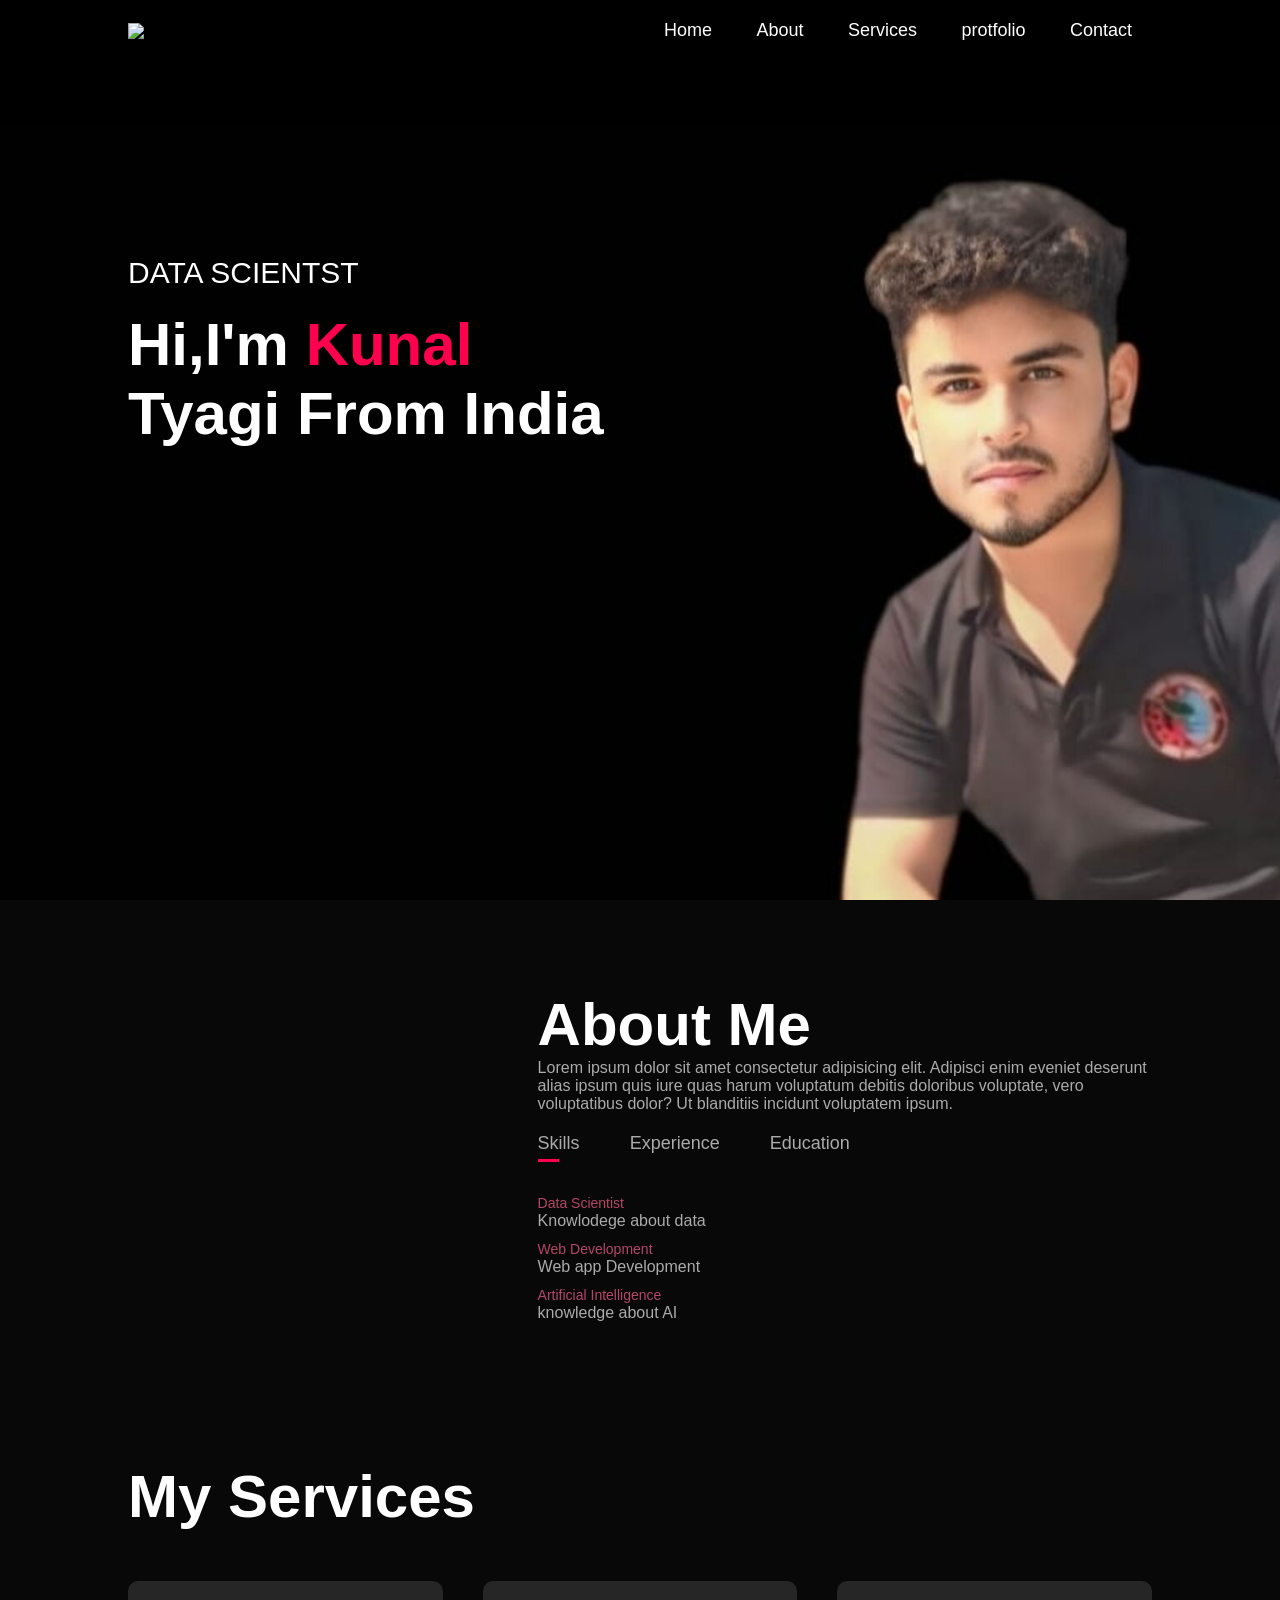
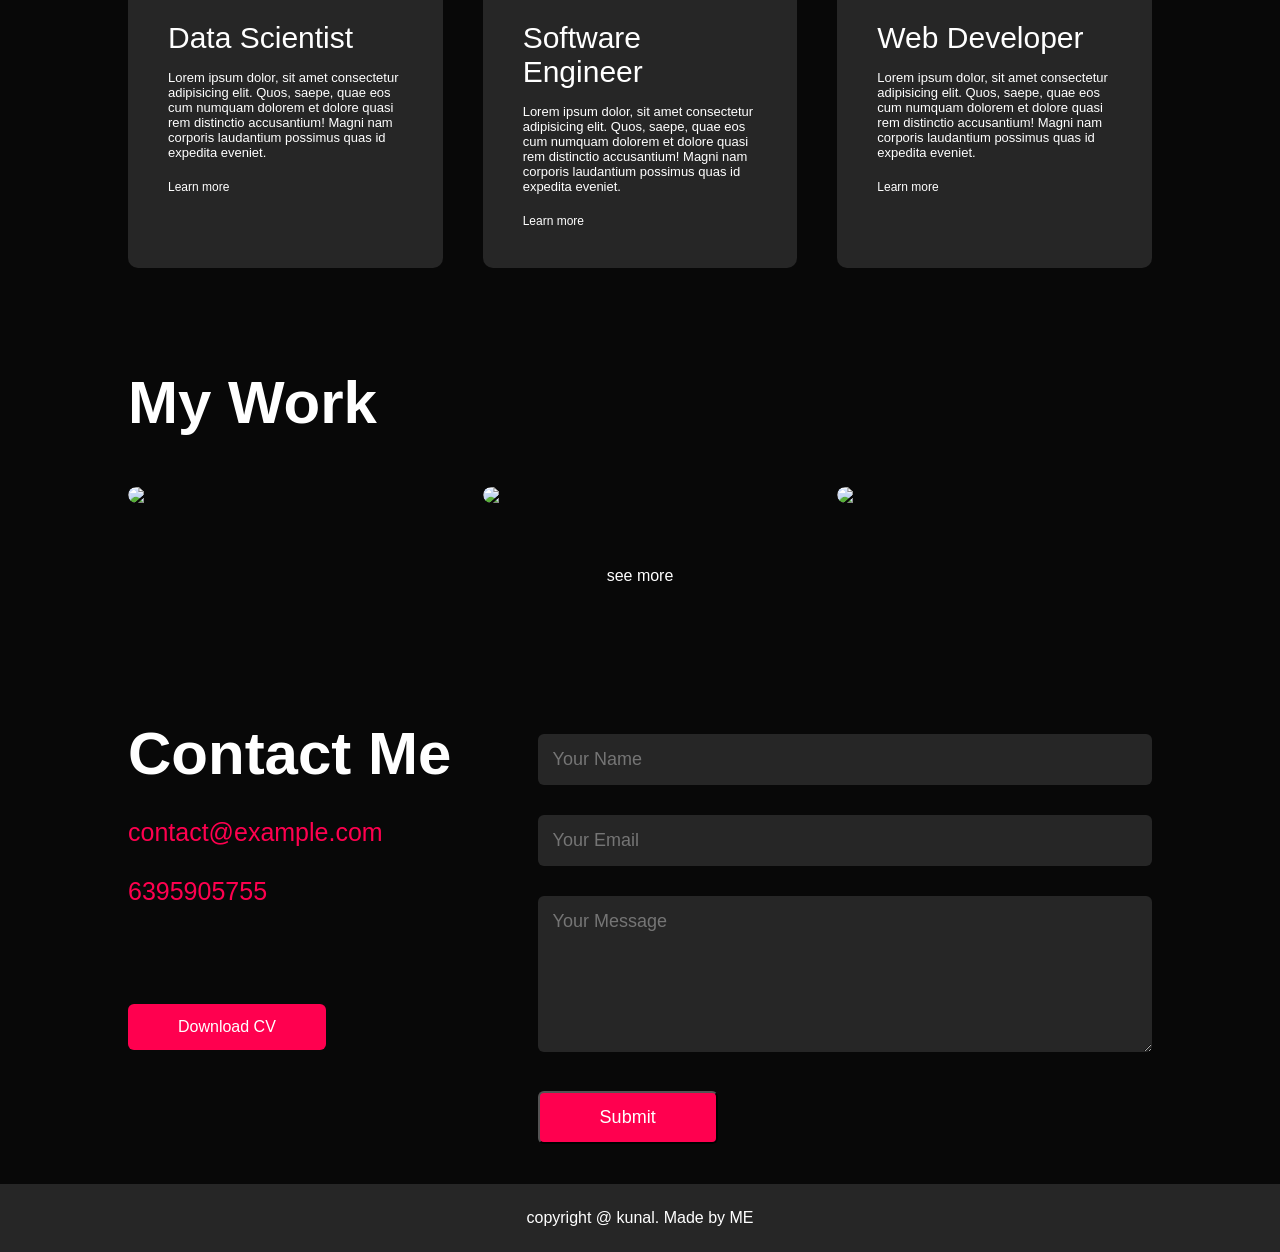
==== index.html @ 44f1994f "Initial commit" ====
<!DOCTYPE html>
<html lang="en">
<head>
    <meta charset="UTF-8">
    <meta name="viewport" content="width=device-width, initial-scale=1.0">
    <title>Personal protfolo</title>
    <link rel="stylesheet" href="style.css">
    <script src="https://kit.fontawesome.com/4fae5708e8.js" crossorigin="anonymous"></script>
</head>
<body>
    <div id="header">
        <div class="container">
            <nav>
                <img src="images/logo.png" class="logo">
                <ul id="sidemenu">
                    <li><a href="#header">Home</a></li>
                    <li><a href="#about">About</a></li>
                    <li><a href="#services">Services</a></li>
                    <li><a href="#portfolio">protfolio</a></li>
                    <li><a href="#contact">Contact</a></li>
                    <i class="fa-solid fa-circle-xmark" onclick="closemenu()"></i>
                </ul>
                <i class="fa-solid fa-bars" onclick="openmenu()"></i>
            </nav>
            <div class="header-text">
                <p>DATA SCIENTST</p>
                <h1>Hi,I'm <span>Kunal</span><br>Tyagi From India</h1>
            </div>
        </div>
    </div>
    <!-- ______________about_____________ -->
    <div id="about">
        <div class="container">
            <div class="row">
                <div class="about-col-1">
                    <img src="images/user.png" alt="">
                </div>
                <div class="about-col-2">
                    <h1 class="sub-title">About Me</h1>
                    <p>
                        Lorem ipsum dolor sit amet consectetur adipisicing elit. Adipisci enim eveniet deserunt alias ipsum quis iure quas harum voluptatum debitis doloribus voluptate, vero voluptatibus dolor? Ut blanditiis incidunt voluptatem ipsum.
                    </p>

                    <div class="tab-titles">
                        <p class="tab-links active-link" onclick="opentab('skills')">Skills</p>
                        <p class="tab-links" onclick="opentab('experience')">Experience</p>
                        <p class="tab-links" onclick="opentab('education')">Education</p>
                       
                    </div>
                    <div class="tab-contents active-tab" id="skills">
                        <ul>
                            <li><span>Data Scientist</span><br>Knowlodege about data</li>
                            <li><span>Web Development </span><br>Web app Development</li>
                            <li><span>Artificial Intelligence</span><br>knowledge about AI</li>
                        </ul>
                    </div>
                    <div class="tab-contents" id="experience">
                        <ul>
                            <li><span>Jan2025-march2025 </span><br>AI Intern at Infosys Springboard</li>
                        </ul>
                    </div>
                    <div class="tab-contents" id="education">
                        <ul>
                            <li><span>pursuing </span><br>B.Tech  at Coer University</li>
                            <li><span>2021 </span><br>Intermediate at Nalanda Public School</li>
                            <li><span>2019</span><br>Metric at Nalanda Public School</li>
                        </ul>
                    </div>
                </div>

            </div>
        </div>
    </div>
    <!-- _______________Services_________________________ -->
     <div id="services">
        <div class="container">
            <h1 class="sub-title">My Services</h1>
            <div class="services-list">
                <div>
                    <i class="fa-solid fa-code"></i>
                    <h2>Data Scientist</h2>
                    <p>
                        Lorem ipsum dolor, sit amet consectetur adipisicing elit. Quos, saepe, quae eos cum numquam dolorem et dolore quasi rem distinctio accusantium! Magni nam corporis laudantium possimus quas id expedita eveniet.
                        
                    </p>
                    <a href="#">Learn more</a>
                </div>
                <div>
                    <i class="fa-solid fa-crop-simple"></i>
                    <h2>Software Engineer</h2>
                    <p>
                        Lorem ipsum dolor, sit amet consectetur adipisicing elit. Quos, saepe, quae eos cum numquam dolorem et dolore quasi rem distinctio accusantium! Magni nam corporis laudantium possimus quas id expedita eveniet.

                    </p>
                    <a href="#">Learn more</a>
                </div>
                <div>
                    <i class="fa-brands fa-app-store"></i>
                    <h2>Web Developer</h2>
                    <p>
                        Lorem ipsum dolor, sit amet consectetur adipisicing elit. Quos, saepe, quae eos cum numquam dolorem et dolore quasi rem distinctio accusantium! Magni nam corporis laudantium possimus quas id expedita eveniet.

                    </p>
                    <a href="#">Learn more</a>
                </div>
            </div>

        </div>
     </div>
     <!-- ------------------------------portfolio----------------- -->
      <div id="portfolio">
        <div class="container">
            <h1 class="sub-title">My Work</h1>
            <div class="work-list">
                <div class="work">
                    <img src="images/work-1.png">
                    <div class="layer">
                        <h3>Social Media App</h3>
                        <p>The app connects you to the talented people around the world.
                            Download it from play store</p>
                            <a href="#"><i class="fa-solid fa-arrow-up-right-from-square"></i></a>
                    </div>
                </div>
                <div class="work">
                    <img src="images/work-2.png">
                    <div class="layer">
                        <h3>Music Media App</h3>
                        <p>The app connects you to the talented people around the world.
                            Download it from play store</p>
                            <a href="#"><i class="fa-solid fa-arrow-up-right-from-square"></i></a>
                    </div>
                </div>
                <div class="work">
                    <img src="images/work-3.png">
                    <div class="layer">
                        <h3>OnlineApp</h3>
                        <p>The app connects you to the talented people around the world.
                            Download it from play store</p>
                            <a href="#"><i class="fa-solid fa-arrow-up-right-from-square"></i></a>
                    </div>
                </div>
            </div>
            <a href="#" class="btn">see more</a>
        </div>
      </div>
      <!-- ---------------------------contact-------------------- -->
       <div id="contact">
        <div class="container">
            <div class="row">
             <div class="contact-left">
                <h1 class="sub-title">Contact Me</h1>
                <p><i class="fa-solid fa-paper-plane"></i> contact@example.com</p>
                <p> <i class="fa-solid fa-phone"></i>6395905755</p>
                <div class="social-icon">
                    <a href="https://www.linkedin.com/in/kunal-tyagi-9b37182b0/"><i class="fa-brands fa-linkedin"></i></a>
                    <a href=""><i class="fa-brands fa-twitter-square"></i></a>
                    <a href="https://www.instagram.com/kunaltyagi03?igsh=bDIzenVvZXFybTlu"><i class="fa-brands fa-instagram"></i></a>
                    <a href="https://www.facebook.com/share/15uA4QoGuG/"><i class="fa-brands fa-facebook"></i></a>
                    
                </div>
                <a href="images/kunalresume (8).pdf" download class="btn btn2">Download CV</a>
              </div>
              <div class="contact-right">
                <form name ="submit-to-google-sheet">
                <input type="Name" name="Name" placeholder="Your Name" required>
                <input type="email" name="Email" placeholder="Your Email" required>
                <textarea name="Message" rows="6" placeholder="Your Message"></textarea>
                <button type="submit" class="btn btn2">
                    Submit
                </button>
                </form>
                <span id="msg"></span>
              </div>
            </div>

            
        </div>
        <div class="copyright">
            <p>copyright @ kunal. Made by <i class="fa-solid fa-heart"></i> ME</p>
        </div>
      </div>



    <script>
        var tablinks =document.getElementsByClassName("tab-links");
        var tabcontents =document.getElementsByClassName("tab-contents");

        function opentab(tabname){
            for(tablink of tablinks)
            {
                tablink.classList.remove("active-link")
            }
            for(tabcontent of tabcontents)
            {
                tabcontent.classList.remove("active-tab");
            }
            event.currentTarget.classList.add("active-link");
            document.getElementById(tabname).classList.add("active-tab");

        }
    </script>
    <script>
        var sidemenu=document.getElementById("sidemenu");
        function openmenu(){
            sidemenu.style.right="0";
        }
        function closemenu(){
            sidemenu.style.right="-200px";
        }
    </script>
    <script>
        const scriptURL = 'https://script.google.com/macros/s/AKfycbyMDc82yau3XVkn7_3jqYWApT16OJg7W7M21_vzsDu7qiHP6xFfqLADlqxbQPT0PZjO/exec'
        const form = document.forms['submit-to-google-sheet']
        const msg=document.getElementById("msg")
        form.addEventListener('submit', e => {
          e.preventDefault()
          fetch(scriptURL, { method: 'POST', body: new FormData(form)})
            .then(response => {
                msg.innerHTML="Message sent successfully"
                setTimeout(function(){
                    msg.innerHTML=""
                },5000)
                form.reset()
            })
            .catch(error => console.error('Error!', error.message))
        })
      </script>
</body>
</html>
---- style.css ----
*{
    margin:0;
    padding:0;
    font-family: 'poppins',sans-serif;
    box-sizing: border-box;


}
html{
    scroll-behavior: smooth;
}
body{
    background: #080808;
    color: white;
}
#header{
    width: 100%;
    height: 100vh;
    background-image:url(images/una\ new\ \(1\).jpg);
    background-size: cover;
    background-position: center;

}
.container{
    padding: 10px 10%;
}

nav{
    display: flex;
    align-items: center;
    justify-content: space-between;
    flex-wrap: wrap;
}
.logo {
    width:140px;

}
nav ul li{
    display: inline-block;
    list-style: none;
    margin: 10px 20px;
}
nav ul li a{
    color: white;
    text-decoration: none;
    font-size: 18px;
    position: relative;

}
nav ul li a::after{
    content: ' ';
    width: 0%;
    height: 3px;
    background: #ff004f;
    position: absolute;
    left: 0;
    bottom: -6px;
}
nav ul li a:hover::after{
    width: 100%;
}
.header-text{
    margin-top: 20%;
    font-size: 30px;

}
.header-text h1{
    font-size: 60px;
    margin-top: 20px;
}
.header-text h1 span{
    color: #ff004f;
    
}

/* ABOUT */
#about{
    padding: 80px 0;
    color: #ababab;
}
.row{
    display: flex;
    justify-content: space-between;
    flex-wrap: wrap;

}
.about-col-1{
    flex-basis: 35%;

}
.about-col-1 img{
    width: 100%;
    border-radius: 15px;
}
.about-col-2{
    flex-basis: 60%;


}
.sub-title{
    font-size: 60px;
    font-weight: 600;
    color: white;
}
.tab-titles{
    display: flex;
    margin: 20px 0 40px ;

}
.tab-links{
    margin-right: 50px;
    font-size: 18px;
    font-weight: 500;
    cursor: pointer;
    position: relative;
}
.tab-links::after{
    content: '';
    width: 0;
    height: 3px;
    background: #ff004f;
    left: 0;
    position: absolute;
    bottom: -8px;
    transition: 0.5s;

}
.tab-links.active-link::after{
    width: 50%;
}
.tab-contents ul li{
    list-style: none;
    margin: 10px 0;

}
.tab-contents ul li span{
    color: #b54769;
    font-size: 14px;

}
.tab-contents{
    display: none;

}
.tab-contents.active-tab{
    display: block;
}

/* ________________________Services____________________*/
#services{
    padding: 30px 0;

}
.services-list{
    display: grid;
    grid-template-columns: repeat(auto-fit,minmax(250px,1fr));
    grid-gap: 40px;
    margin-top: 50px;
    
}
.services-list div{
    background: #262626;
    padding: 40px;
    font-size: 13px;
    font-weight: 300;
    border-radius: 10px;
    transition:background 0.5s,transform 0.5s;

}
.services-list div i{
    font-size: 50px;
    margin-bottom: 30px;
}
.services-list div h2{
    font-size: 30px;
    font-weight: 500;
    margin-bottom: 15px;

}
.services-list div a{
    text-decoration: none;
    color: #fff;
    font-size: 12px;
    margin-top: 20px;
    display: inline-block;
}
.services-list div:hover{
    background: #ff004f;
    transform: translateY(-10px);
}
/* ---------------portfolio--------- */
#portfolio{
    padding: 50px 0;

}
.work-list{
    display: grid;
    grid-template-columns: repeat(auto-fit,minmax(250px,1fr));
    grid-gap: 40px;
    margin-top: 50px;
}
.work{
    border-radius: 10px;
    position: relative;
    overflow: hidden;
}
.work img{
    width: 100%;
    border-radius: 10px;
    display: block;
    transition: transform 0.5s;
}
.layer{
    width: 100%;
    height: 0%;
    background: linear-gradient(rgba(0,0,0,0.6),#ff004f);
    border-radius: 10px;
    position: absolute;
    left: 0;
    bottom: 0;
    overflow: hidden;
    display: flex;
    align-items: center;
    justify-content: center;
    flex-direction: column;
    padding: 0 40px;
    text-align: center;
    font-size: 14px;
    transition: height 0.5s;
}
.layer h3{
    font-weight: 500;
    margin-bottom: 20px;

}
.layer a{
    margin-top: 20px;
    color: #ff004f;
    text-decoration: none;
    font-size: 18px;
    line-height: 60px;
    background: white;
    width: 60px;
    height: 60px;
    border-radius: 50%;
    text-align: center;
}
.work:hover img{
         transform: scale(1.1);
}
.work:hover .layer{
    height: 100%;
}
.btn{
    display:block;
    margin: 50px auto;
    width: fit-content;
    border: 1pxx solid #ff004f;
    padding: 14px 50px;
    border-radius: 6px;
    text-decoration: none;
    color: #fff;
    transition:background 0.5s;
}

.btn:hover{
    background: #ff004f;

}
/* ----------------------contact------------- */

.contact-left{
    flex-basis: 35%;

}
.contact-right{
    flex-basis: 60%;
}
.contact-left p {
    margin-top: 30px;

}
.contact-left p {
    color: #ff004f;
    margin-right: 15px;
    font-size: 25px;

}
.social-icon{
    margin-top: 30px;

}
.social-icon a{
    text-decoration: none;
    font-size: 30px;
    margin-right: 15px;
    color: #ababab;
    display:inline-block;
    transition: transform 0.5s;
}
.social-icon a:hover{
    color: #ff004f;
    transition: translateY(-5px);
}
.btn.btn2{
    display: inline-block;
    background: #ff004f;
}
.contact-right form{
    width: 100%;
}
form input,form textarea{
    width: 100%;
    border: 0;
    outline: none;
    background: #262626;
    padding: 15px;
    margin: 15px 0;
    color: #fff;
    font-size: 18px;
    border-radius: 6px;
}
form .btn2{
    padding: 14px 60px;
    font-size: 18px;
    margin-top: 20px;
    cursor: pointer;
}
.copyright{
    width: 100%;
    text-align: center;
    padding: 25px 0;
    background: #262626;
    font-weight: 300;
    margin-top: 20px;
}
.copyright i{
    color: #ff004f;

}
/* ----------------------css for small screen------------- */
nav .fa-solid{
    display: none;
    
}

@media only screen and (max-width: 600px)
{
    #header{
        background-image: url(images/una\ new\ \(1\)\ \(1\).jpg );
    }
    .header-text{
        margin-top: 100%;
        font-size: 16px;

    }
    .header-text h1{
        font-size:30px;
    }
    nav .fa-solid{
       display: block;
       font-size: 25px;
    }
    nav ul{
        background: #ff004f;
        position: fixed;
        top: 0;
        right: -200px;
        width: 200px;
        height: 100vh;
        padding-top: 50px;
        z-index: 2;
        transition: right 0.5s;
     }
     nav ul li{
        display: block;
        margin: 25px;
     }
     nav ul .fa-solid{
        position: absolute;
        top: 25px;
        left: 25px;
        cursor: pointer;

     }
     .sub-title{
        font-size: 40px;

     }
     .about-col-1,.about-col-2{
        flex-basis: 100%;
     }
     .about-col-1{
        margin-bottom: 30px;

     }
     .about-col-2{
        font-size: 14px;
     }
     .tab-links{
        font-size: 16px;
        margin-right: 20px;

     }
     .contact-left,.contact-right{
        flex-basis: 100%;

     }
     .copyright{
        font-size: 14px;

     }

}
#msg{
    color: #61b752;
    margin-top: -40px;
    display: block;
}
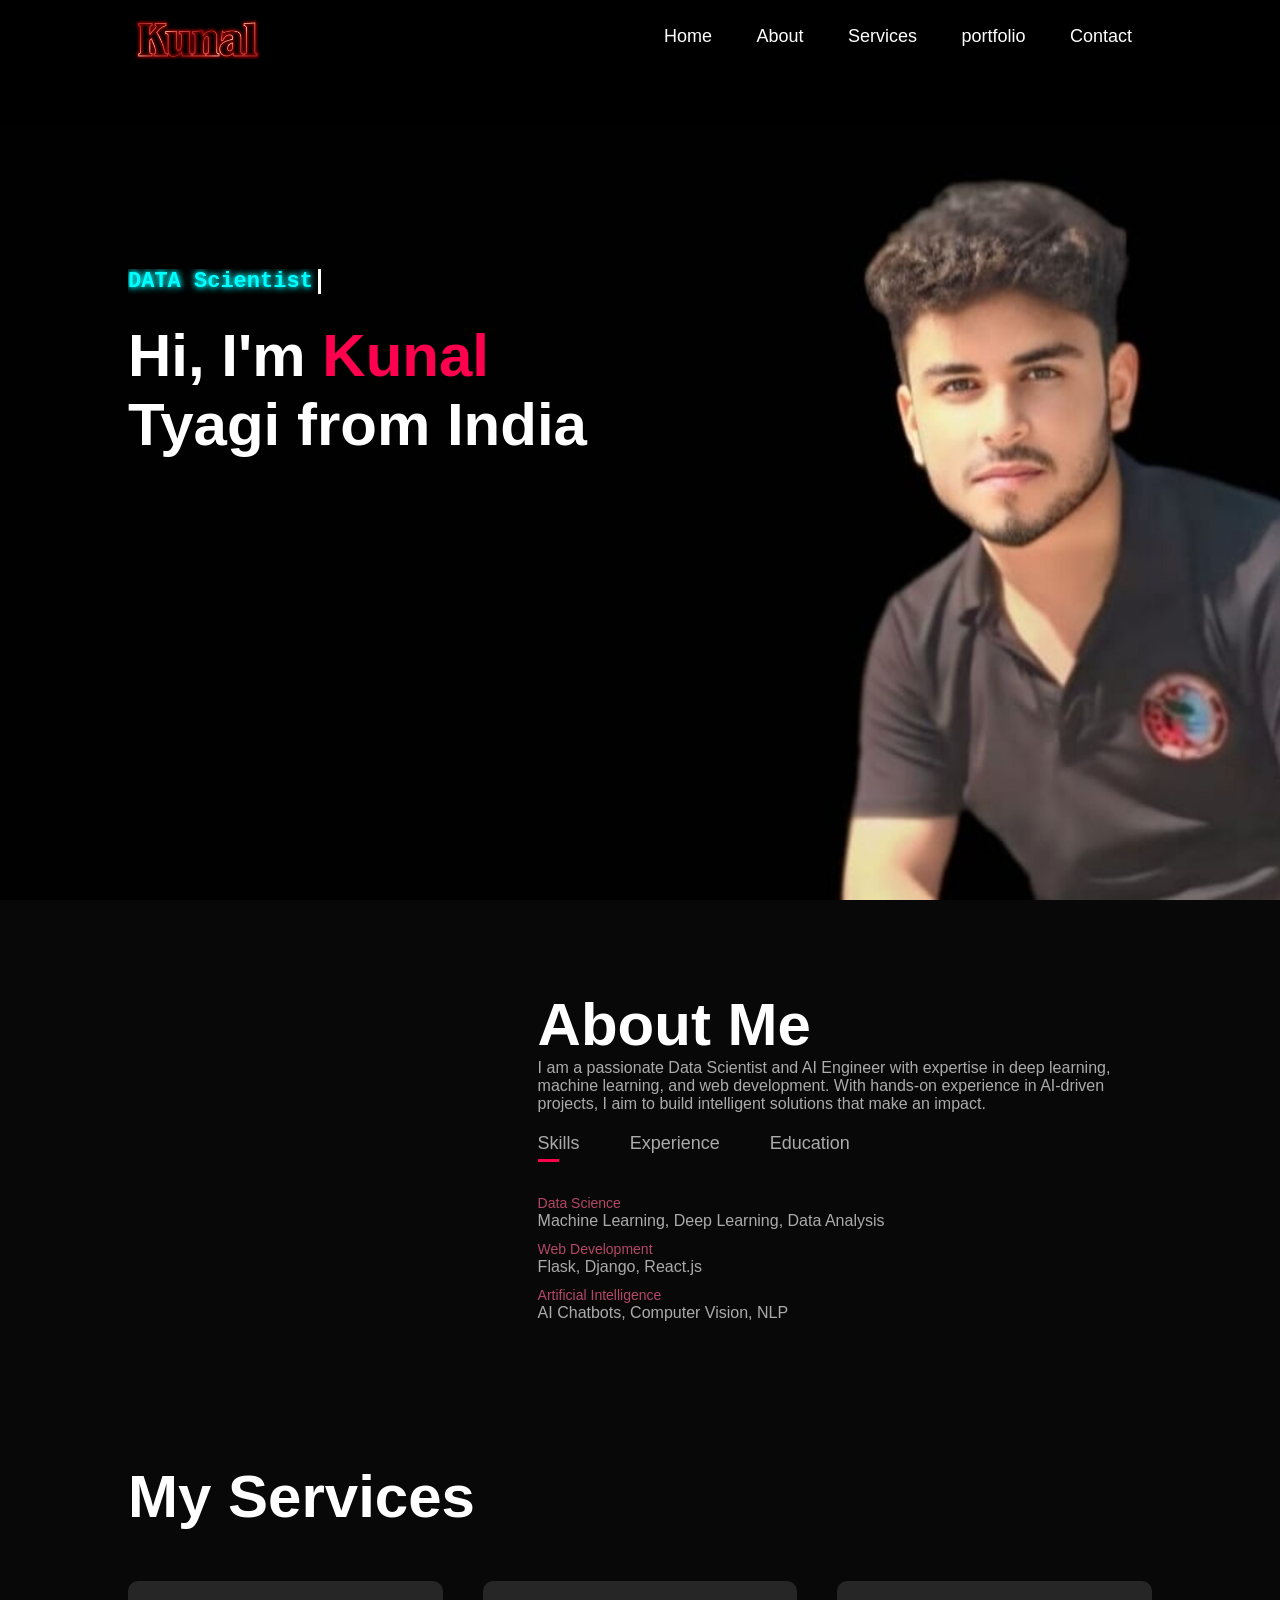
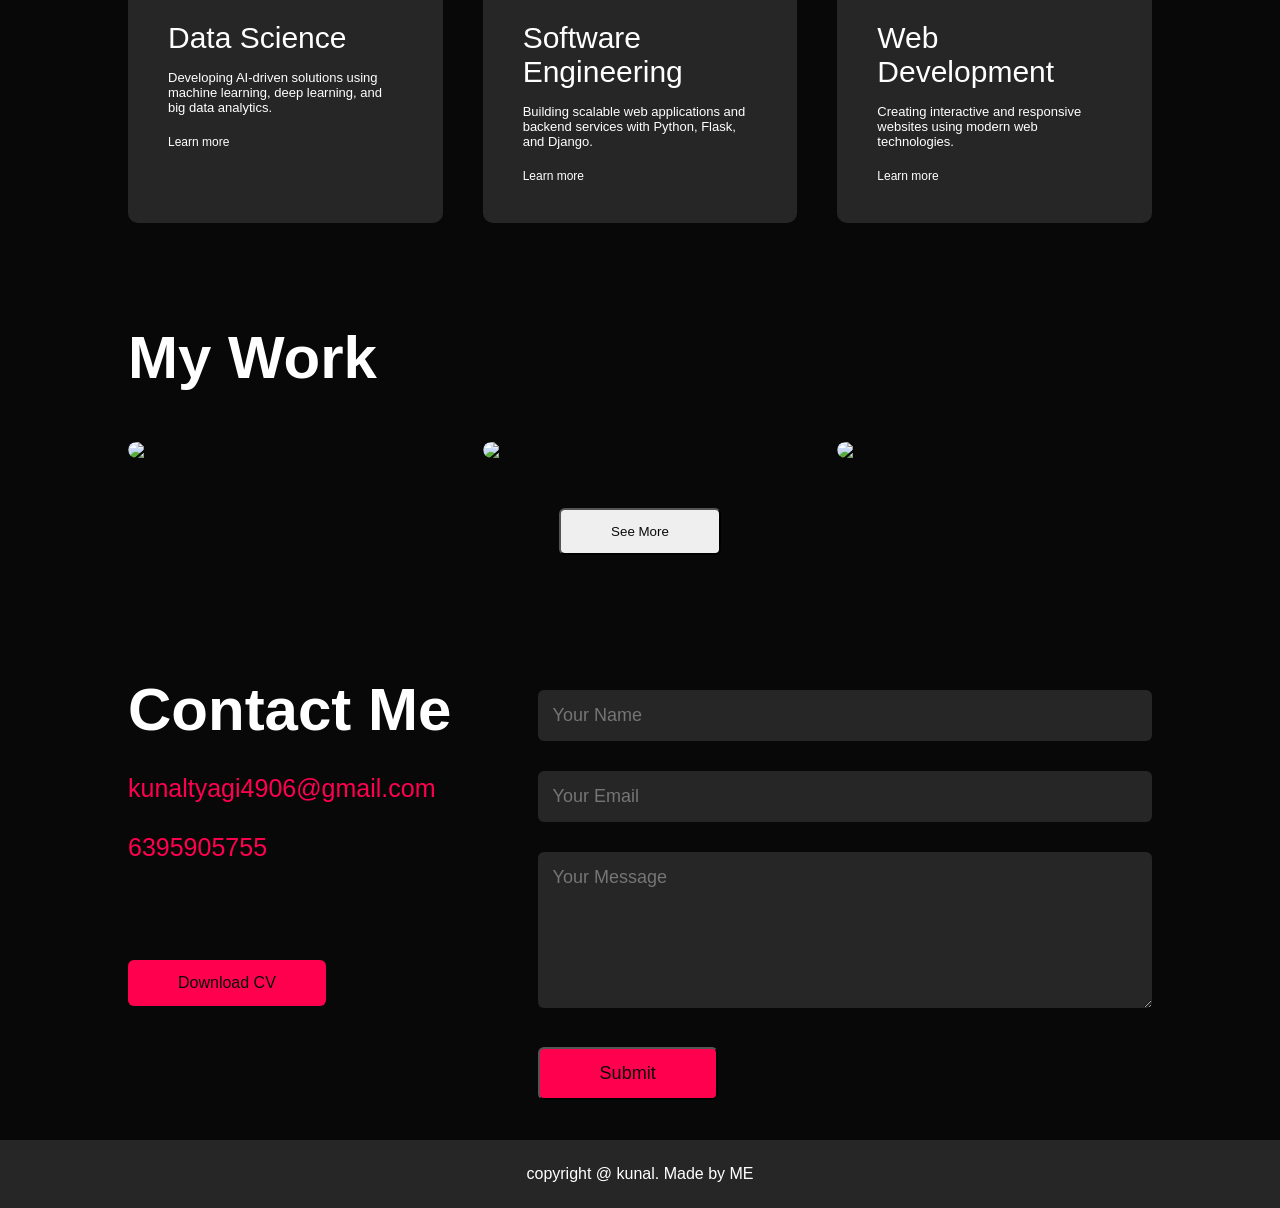
==== commit 60073d73: "Updated portfolio with new image" ====
--- a/index.html
+++ b/index.html
@@ -1,6 +1,9 @@
 <!DOCTYPE html>
 <html lang="en">
 <head>
+    <!-- AOS CSS -->
+     <link rel="stylesheet" href="https://cdnjs.cloudflare.com/ajax/libs/aos/2.3.4/aos.css">
+  
     <meta charset="UTF-8">
     <meta name="viewport" content="width=device-width, initial-scale=1.0">
     <title>Personal protfolo</title>
@@ -11,22 +14,29 @@
     <div id="header">
         <div class="container">
             <nav>
-                <img src="images/logo.png" class="logo">
+                <img src="images/kunal-logo-358-27850.png" class="logo">
                 <ul id="sidemenu">
                     <li><a href="#header">Home</a></li>
                     <li><a href="#about">About</a></li>
                     <li><a href="#services">Services</a></li>
-                    <li><a href="#portfolio">protfolio</a></li>
+                    <li><a href="#portfolio">portfolio</a></li>
                     <li><a href="#contact">Contact</a></li>
                     <i class="fa-solid fa-circle-xmark" onclick="closemenu()"></i>
                 </ul>
                 <i class="fa-solid fa-bars" onclick="openmenu()"></i>
             </nav>
             <div class="header-text">
-                <p>DATA SCIENTST</p>
-                <h1>Hi,I'm <span>Kunal</span><br>Tyagi From India</h1>
-            </div>
-        </div>
+                <p id="typewriter"></p> <!-- The animation goes here -->
+                <h1>Hi, I'm <span>Kunal</span><br>Tyagi from India</h1>
+            </div>
+            
+            
+            <!-- <div class="header-text">
+                <p>DATA Scientist And AI Engineer</p>
+                <h1>Hi,I'm <span>Kunal</span><br>Tyagi from India</h1>
+            </div> -->
+        </div>
+        
     </div>
     <!-- ______________about_____________ -->
     <div id="about">
@@ -37,9 +47,9 @@
                 </div>
                 <div class="about-col-2">
                     <h1 class="sub-title">About Me</h1>
-                    <p>
-                        Lorem ipsum dolor sit amet consectetur adipisicing elit. Adipisci enim eveniet deserunt alias ipsum quis iure quas harum voluptatum debitis doloribus voluptate, vero voluptatibus dolor? Ut blanditiis incidunt voluptatem ipsum.
-                    </p>
+                    <p>I am a passionate Data Scientist and AI Engineer with expertise in deep learning, machine learning, and web development. 
+                        With hands-on experience in AI-driven projects, I aim to build intelligent solutions that make an impact.</p>
+                        
 
                     <div class="tab-titles">
                         <p class="tab-links active-link" onclick="opentab('skills')">Skills</p>
@@ -49,21 +59,21 @@
                     </div>
                     <div class="tab-contents active-tab" id="skills">
                         <ul>
-                            <li><span>Data Scientist</span><br>Knowlodege about data</li>
-                            <li><span>Web Development </span><br>Web app Development</li>
-                            <li><span>Artificial Intelligence</span><br>knowledge about AI</li>
+                            <li><span>Data Science</span><br>Machine Learning, Deep Learning, Data Analysis</li>
+                            <li><span>Web Development</span><br>Flask, Django, React.js</li>
+                            <li><span>Artificial Intelligence</span><br>AI Chatbots, Computer Vision, NLP</li>
                         </ul>
                     </div>
                     <div class="tab-contents" id="experience">
                         <ul>
-                            <li><span>Jan2025-march2025 </span><br>AI Intern at Infosys Springboard</li>
+                            <li><span>Jan 2025 - March 2025</span><br>AI Intern at Infosys Springboard</li>
                         </ul>
                     </div>
                     <div class="tab-contents" id="education">
                         <ul>
-                            <li><span>pursuing </span><br>B.Tech  at Coer University</li>
-                            <li><span>2021 </span><br>Intermediate at Nalanda Public School</li>
-                            <li><span>2019</span><br>Metric at Nalanda Public School</li>
+                            <li><span>Pursuing</span><br>B.Tech in Computer Science at Coer University</li>
+                            <li><span>2021</span><br>Intermediate at Nalanda Public School</li>
+                            <li><span>2019</span><br>Matric at Nalanda Public School</li>
                         </ul>
                     </div>
                 </div>
@@ -78,29 +88,20 @@
             <div class="services-list">
                 <div>
                     <i class="fa-solid fa-code"></i>
-                    <h2>Data Scientist</h2>
-                    <p>
-                        Lorem ipsum dolor, sit amet consectetur adipisicing elit. Quos, saepe, quae eos cum numquam dolorem et dolore quasi rem distinctio accusantium! Magni nam corporis laudantium possimus quas id expedita eveniet.
-                        
-                    </p>
+                    <h2>Data Science</h2>
+                    <p>Developing AI-driven solutions using machine learning, deep learning, and big data analytics.</p>
                     <a href="#">Learn more</a>
                 </div>
                 <div>
                     <i class="fa-solid fa-crop-simple"></i>
-                    <h2>Software Engineer</h2>
-                    <p>
-                        Lorem ipsum dolor, sit amet consectetur adipisicing elit. Quos, saepe, quae eos cum numquam dolorem et dolore quasi rem distinctio accusantium! Magni nam corporis laudantium possimus quas id expedita eveniet.
-
-                    </p>
+                    <h2>Software Engineering</h2>
+                    <p>Building scalable web applications and backend services with Python, Flask, and Django.</p>
                     <a href="#">Learn more</a>
                 </div>
                 <div>
                     <i class="fa-brands fa-app-store"></i>
-                    <h2>Web Developer</h2>
-                    <p>
-                        Lorem ipsum dolor, sit amet consectetur adipisicing elit. Quos, saepe, quae eos cum numquam dolorem et dolore quasi rem distinctio accusantium! Magni nam corporis laudantium possimus quas id expedita eveniet.
-
-                    </p>
+                    <h2>Web Development</h2>
+                    <p>Creating interactive and responsive websites using modern web technologies.</p>
                     <a href="#">Learn more</a>
                 </div>
             </div>
@@ -108,54 +109,115 @@
         </div>
      </div>
      <!-- ------------------------------portfolio----------------- -->
-      <div id="portfolio">
+     <!-- <div id="portfolio">
         <div class="container">
             <h1 class="sub-title">My Work</h1>
             <div class="work-list">
                 <div class="work">
                     <img src="images/work-1.png">
                     <div class="layer">
-                        <h3>Social Media App</h3>
-                        <p>The app connects you to the talented people around the world.
-                            Download it from play store</p>
-                            <a href="#"><i class="fa-solid fa-arrow-up-right-from-square"></i></a>
+                        <h3>Skin Disease Detection</h3>
+                        <p>AI-powered model to classify skin diseases using deep learning.</p>
+                        <a href="https://github.com/Kunaltyagi4906/ML-Projects"><i class="fa-solid fa-arrow-up-right-from-square"></i></a>
                     </div>
                 </div>
                 <div class="work">
                     <img src="images/work-2.png">
                     <div class="layer">
-                        <h3>Music Media App</h3>
-                        <p>The app connects you to the talented people around the world.
-                            Download it from play store</p>
-                            <a href="#"><i class="fa-solid fa-arrow-up-right-from-square"></i></a>
+                        <h3>Delhi Metro Network Analysis</h3>
+                        <p>Graph-based analysis and route optimization for the Delhi Metro using NetworkX.</p>
+                        <a href="https://github.com/Kunaltyagi4906/Delhi-Metro-Optimization-and-Network-Analysis"><i class="fa-solid fa-arrow-up-right-from-square"></i></a>
                     </div>
                 </div>
                 <div class="work">
                     <img src="images/work-3.png">
                     <div class="layer">
-                        <h3>OnlineApp</h3>
-                        <p>The app connects you to the talented people around the world.
-                            Download it from play store</p>
-                            <a href="#"><i class="fa-solid fa-arrow-up-right-from-square"></i></a>
-                    </div>
-                </div>
-            </div>
-            <a href="#" class="btn">see more</a>
-        </div>
-      </div>
+                        <h3>AI-Powered Legal Document Summarization</h3>
+                        <p>AI-driven system for legal document summarization and risk assessment using LLMs.</p>
+                        <a href="https://github.com/Kunaltyagi4906/Advanced-AI-Driven-Legal-Document-Summarization-and-Risk-Assessment"><i class="fa-solid fa-arrow-up-right-from-square"></i></a>
+                    </div>
+                </div>
+            </div>
+            <a href="https://github.com/kunaltyagi03" class="btn" target="_blank">See More</a>
+        </div>
+    </div> -->
+    <div id="portfolio">
+        <div class="container">
+            <h1 class="sub-title">My Work</h1>
+            <div class="work-list">
+                <div class="work">
+                    <img src="images/work-1.png">
+                    <div class="layer">
+                        <h3>Skin Disease Detection</h3>
+                        <p>AI-powered model to classify skin diseases using deep learning.</p>
+                        <a href="https://github.com/Kunaltyagi4906/ML-Projects"><i class="fa-brands fa-github"></i></a>
+                    </div>
+                </div>
+                <div class="work">
+                    <img src="images/work-2.png">
+                    <div class="layer">
+                        <h3>Delhi Metro Network Analysis</h3>
+                        <p>Graph-based analysis and route optimization for the Delhi Metro using NetworkX.</p>
+                        <a href="https://github.com/Kunaltyagi4906/Delhi-Metro-Optimization-and-Network-Analysis"><i class="fa-brands fa-github"></i></a>
+                    </div>
+                </div>
+                <div class="work">
+                    <img src="images/work-3.png">
+                    <div class="layer">
+                        <h3>AI-Powered Legal Document Summarization</h3>
+                        <p>AI-driven system for legal document summarization and risk assessment using LLMs.</p>
+                        <a href="https://github.com/Kunaltyagi4906/Advanced-AI-Driven-Legal-Document-Summarization-and-Risk-Assessment"><i class="fa-brands fa-github"></i></a>
+                    </div>
+                </div>
+                <!-- Hidden Projects -->
+                <div class="work hidden">
+                    <img src="images/work-3.png">
+                    <div class="layer">
+                        <h3>AI Tax Assistant</h3>
+                        <p>AI chatbot for automated tax filing, document parsing, and ITR suggestions.</p>
+                        <a href="https://github.com/Kunaltyagi4906/Advanced-AI-Driven-Legal-Document-Summarization-and-Risk-Assessment"><i class="fa-brands fa-github"></i></a>
+                    </div>
+                </div>
+                <div class="work hidden">
+                    <img src="images/work-3.png">
+                    <div class="layer">
+                        <h3>Food Delivery Time Prediction</h3>
+                        <p>Machine learning model to predict food delivery time accurately.</p>
+                        <a href=""><i class="fa-brands fa-github"></i></a>
+                    </div>
+                </div>
+            </div>
+            <button class="btn" id="seeMoreBtn" onclick="toggleProjects()">See More</button>
+        </div>
+    </div>
+    
+    
+    
+    <style>
+        .hidden {
+            display: none;
+        }
+    </style>
+    
+    
+
       <!-- ---------------------------contact-------------------- -->
        <div id="contact">
         <div class="container">
             <div class="row">
              <div class="contact-left">
                 <h1 class="sub-title">Contact Me</h1>
-                <p><i class="fa-solid fa-paper-plane"></i> contact@example.com</p>
+                <p><i class="fa-solid fa-paper-plane"></i>kunaltyagi4906@gmail.com</p>
                 <p> <i class="fa-solid fa-phone"></i>6395905755</p>
                 <div class="social-icon">
                     <a href="https://www.linkedin.com/in/kunal-tyagi-9b37182b0/"><i class="fa-brands fa-linkedin"></i></a>
                     <a href=""><i class="fa-brands fa-twitter-square"></i></a>
                     <a href="https://www.instagram.com/kunaltyagi03?igsh=bDIzenVvZXFybTlu"><i class="fa-brands fa-instagram"></i></a>
-                    <a href="https://www.facebook.com/share/15uA4QoGuG/"><i class="fa-brands fa-facebook"></i></a>
+                    <a href="mailto:kunaltyagi4906@gmail.com?subject=Inquiry&body=Hello Kunal, I would like to connect with you!">
+                        <i class="fa-solid fa-inbox"></i>
+                    </a>
+                    
+
                     
                 </div>
                 <a href="images/kunalresume (8).pdf" download class="btn btn2">Download CV</a>
@@ -179,8 +241,38 @@
             <p>copyright @ kunal. Made by <i class="fa-solid fa-heart"></i> ME</p>
         </div>
       </div>
-
-
+   <!-- --------------------animation on name------------ -->
+    <script>
+        const text = "DATA Scientist And AI Engineer";
+        let index = 0;
+        let isDeleting = false;
+        
+        function typeWriter() {
+            let element = document.getElementById("typewriter");
+        
+            if (!isDeleting) {
+                element.innerHTML = text.substring(0, index + 1);
+                index++;
+                if (index === text.length) {
+                    isDeleting = true;
+                    setTimeout(typeWriter, 1000); // Pause before erasing
+                } else {
+                    setTimeout(typeWriter, 100); // Typing speed
+                }
+            } else {
+                element.innerHTML = text.substring(0, index - 1);
+                index--;
+                if (index === 0) {
+                    isDeleting = false;
+                }
+                setTimeout(typeWriter, 50); // Erasing speed (faster than typing)
+            }
+        }
+        
+        window.onload = typeWriter;
+        
+
+    </script>
 
     <script>
         var tablinks =document.getElementsByClassName("tab-links");
@@ -201,6 +293,40 @@
         }
     </script>
     <script>
+        function toggleProjects() {
+            const hiddenProjects = document.querySelectorAll('.work.hidden');
+            const seeMoreBtn = document.getElementById('seeMoreBtn');
+            
+            hiddenProjects.forEach(project => {
+                if (project.style.display === "none" || project.style.display === "") {
+                    project.style.display = "block";  // Show hidden projects
+                } else {
+                    project.style.display = "none";  // Hide them again
+                }
+            });
+    
+            // Toggle button text
+            if (seeMoreBtn.innerText === "See More") {
+                seeMoreBtn.innerText = "See Less";
+            } else {
+                seeMoreBtn.innerText = "See More";
+            }
+        }
+    
+        // Ensure the hidden projects are initially hidden
+        document.addEventListener("DOMContentLoaded", () => {
+            document.querySelectorAll('.work.hidden').forEach(project => {
+                project.style.display = "none";
+            });
+        });
+    </script>
+    
+    <style>
+        .hidden {
+            display: none;
+        }
+    </style>
+    <script>
         var sidemenu=document.getElementById("sidemenu");
         function openmenu(){
             sidemenu.style.right="0";
@@ -210,6 +336,7 @@
         }
     </script>
     <script>
+        
         const scriptURL = 'https://script.google.com/macros/s/AKfycbyMDc82yau3XVkn7_3jqYWApT16OJg7W7M21_vzsDu7qiHP6xFfqLADlqxbQPT0PZjO/exec'
         const form = document.forms['submit-to-google-sheet']
         const msg=document.getElementById("msg")
@@ -226,5 +353,11 @@
             .catch(error => console.error('Error!', error.message))
         })
       </script>
+      <!-- AOS JS -->
+    <script src="https://cdnjs.cloudflare.com/ajax/libs/aos/2.3.4/aos.js"></script>
+    <script>
+    AOS.init(); // Initialize AOS
+    </script>
+
 </body>
 </html>
--- a/style.css
+++ b/style.css
@@ -259,7 +259,7 @@
     padding: 14px 50px;
     border-radius: 6px;
     text-decoration: none;
-    color: #fff;
+    color: #0a0a0a;
     transition:background 0.5s;
 }
 
@@ -347,7 +347,7 @@
 @media only screen and (max-width: 600px)
 {
     #header{
-        background-image: url(images/una\ new\ \(1\)\ \(1\).jpg );
+        background-image: url(images/kunalback.jpg);
     }
     .header-text{
         margin-top: 100%;
@@ -416,4 +416,33 @@
     color: #61b752;
     margin-top: -40px;
     display: block;
-}+}
+.work-list .work {
+    transition: transform 0.3s ease-in-out;
+}
+.work-list .work:hover {
+    transform: scale(1.05);
+}
+.btn:hover, #showMoreBtn:hover {
+    background: #0056b3;
+    transform: scale(1.05);
+    transition: 0.3s ease-in-out;
+}
+#typewriter {
+    font-size: 22px; /* Adjust size */
+    font-weight: bold;
+    color: #00FFFF; /* Neon Cyan */
+    text-shadow: 0 0 5px #00FFFF, 0 0 10px #00FFFF;
+    font-family: 'Courier New', monospace;
+    border-right: 3px solid white; /* Blinking Cursor Effect */
+    padding-right: 5px;
+    display: inline-block;
+    white-space: nowrap;
+    overflow: hidden;
+    animation: blink 0.8s step-end infinite alternate;
+}
+
+@keyframes blink {
+    from { border-color: white; }
+    to { border-color: transparent; }
+}
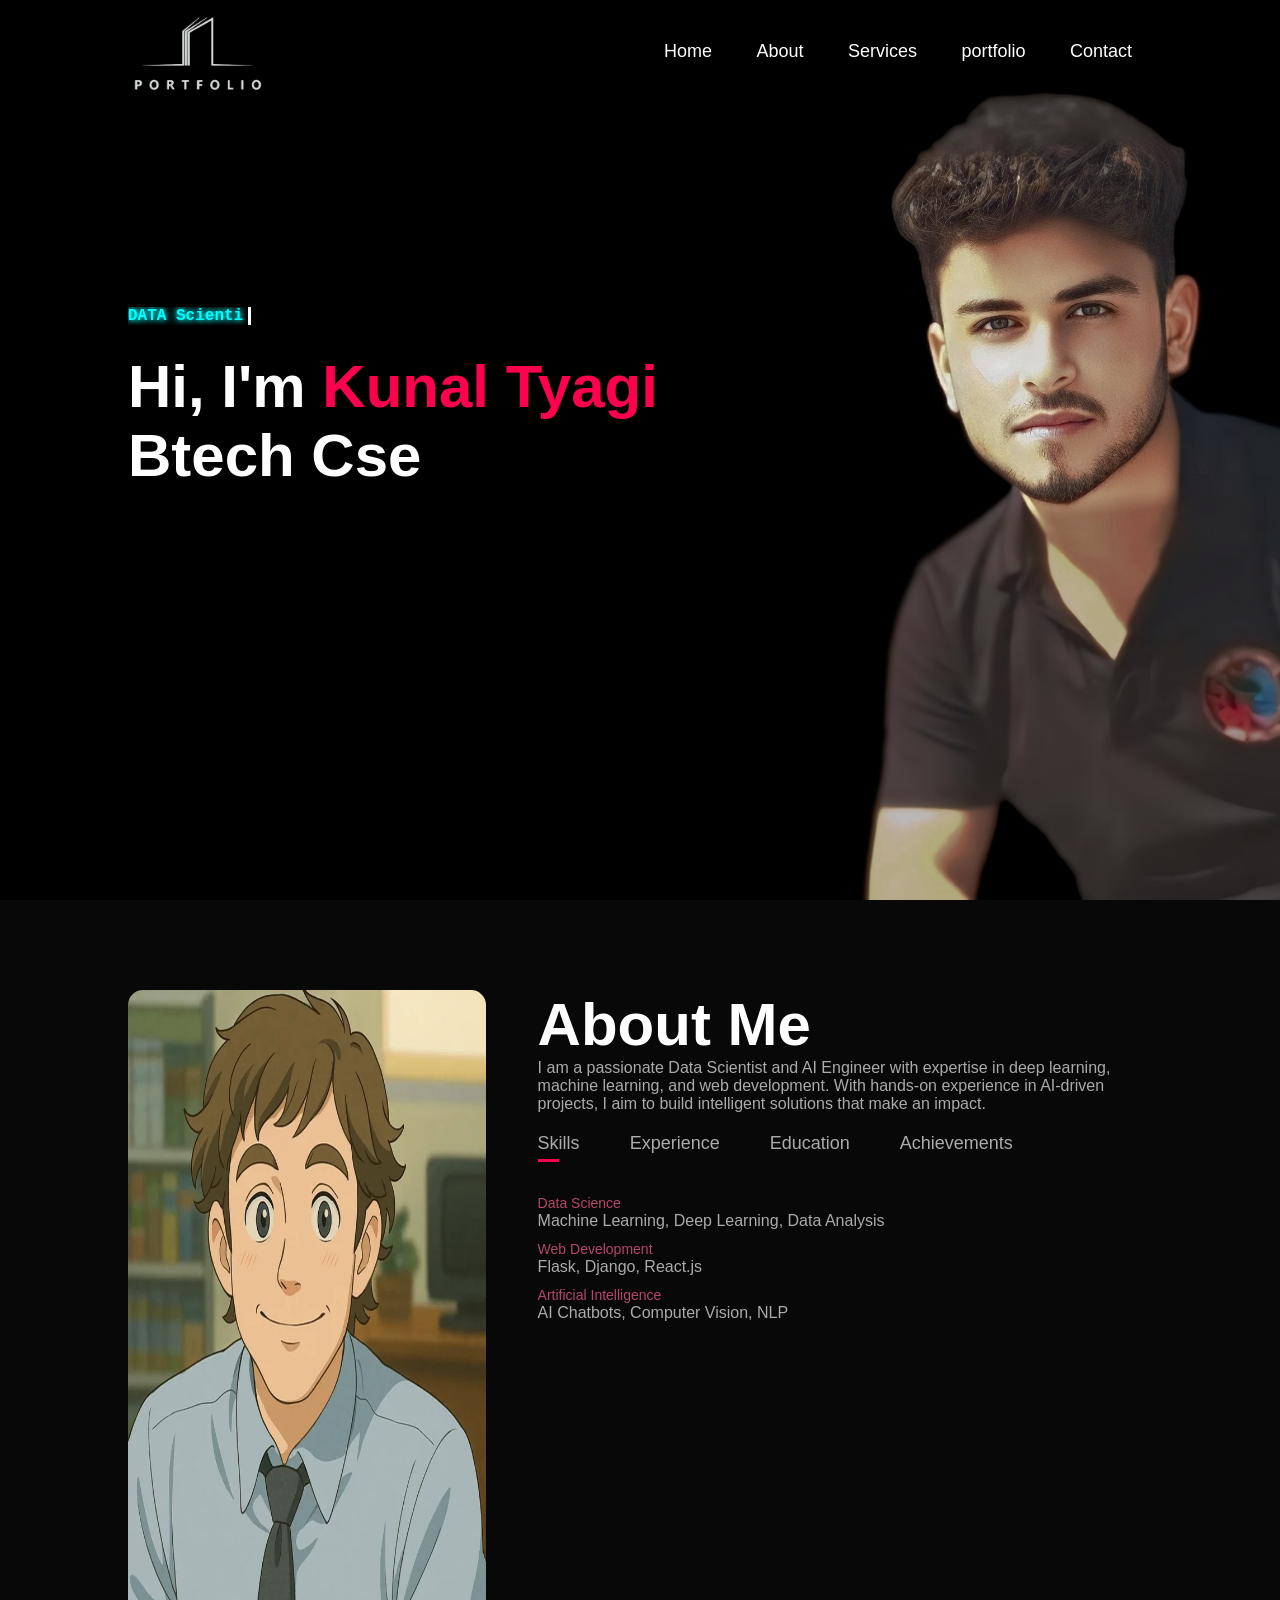
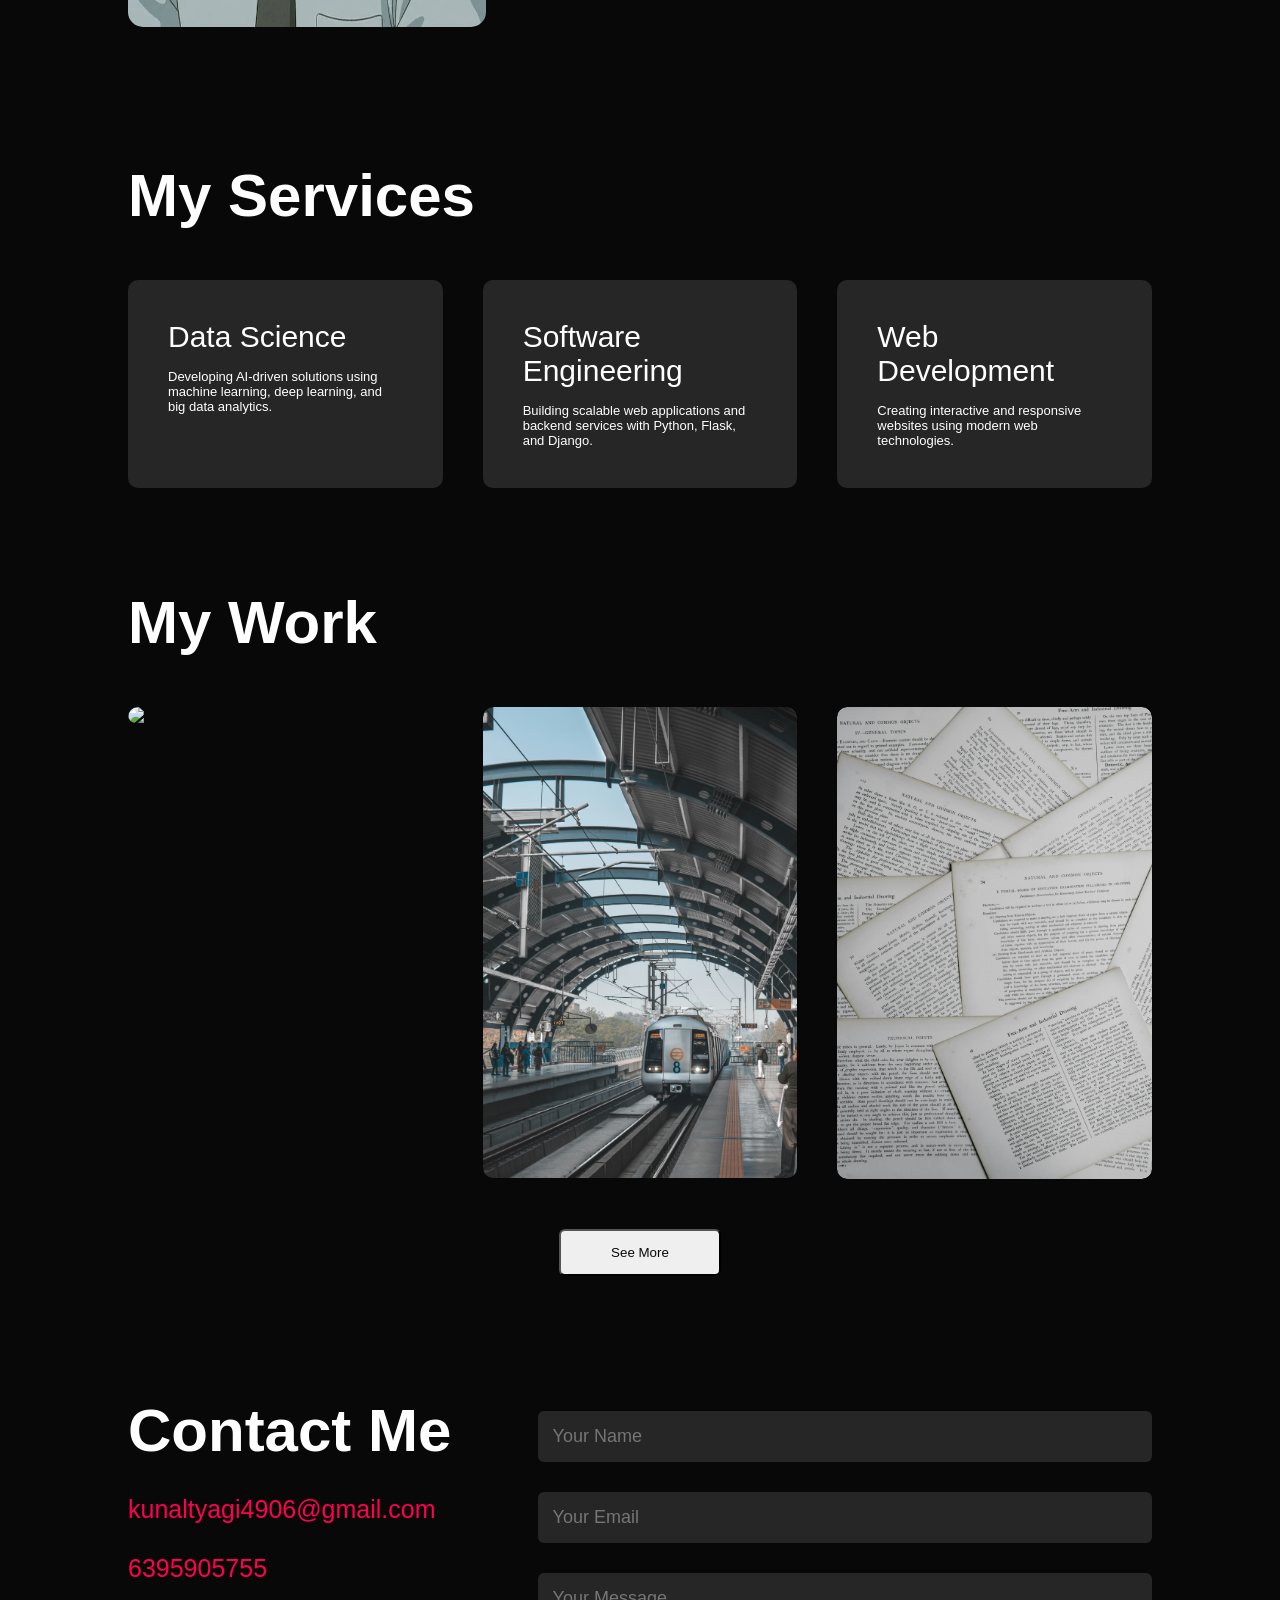
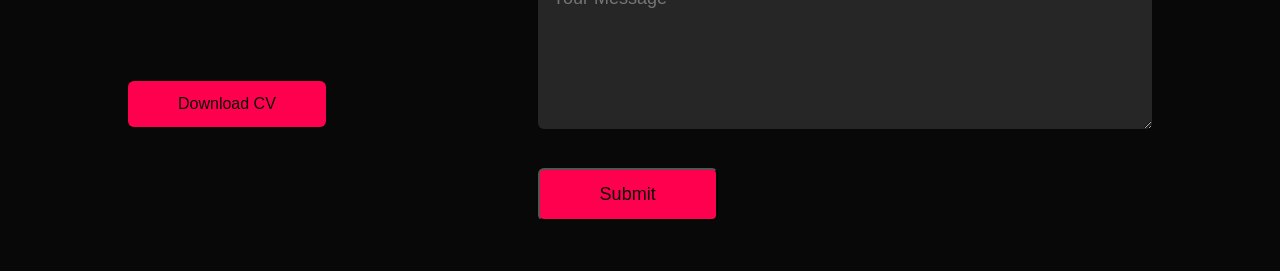
==== commit eb74b927: "Initial commit" ====
--- a/index.html
+++ b/index.html
@@ -14,7 +14,7 @@
     <div id="header">
         <div class="container">
             <nav>
-                <img src="images/kunal-logo-358-27850.png" class="logo">
+                <img src="images/logo-Photoroom.png" class="logo">
                 <ul id="sidemenu">
                     <li><a href="#header">Home</a></li>
                     <li><a href="#about">About</a></li>
@@ -27,7 +27,7 @@
             </nav>
             <div class="header-text">
                 <p id="typewriter"></p> <!-- The animation goes here -->
-                <h1>Hi, I'm <span>Kunal</span><br>Tyagi from India</h1>
+                <h1>Hi, I'm <span>Kunal Tyagi</span><br>Btech Cse</h1>
             </div>
             
             
@@ -43,7 +43,7 @@
         <div class="container">
             <div class="row">
                 <div class="about-col-1">
-                    <img src="images/user.png" alt="">
+                    <img src="images/gibli (1).webp" alt="">
                 </div>
                 <div class="about-col-2">
                     <h1 class="sub-title">About Me</h1>
@@ -55,6 +55,7 @@
                         <p class="tab-links active-link" onclick="opentab('skills')">Skills</p>
                         <p class="tab-links" onclick="opentab('experience')">Experience</p>
                         <p class="tab-links" onclick="opentab('education')">Education</p>
+                        <p class="tab-links" onclick="opentab('Achievements')">Achievements</p>
                        
                     </div>
                     <div class="tab-contents active-tab" id="skills">
@@ -76,11 +77,72 @@
                             <li><span>2019</span><br>Matric at Nalanda Public School</li>
                         </ul>
                     </div>
+                    <div class="tab-contents" id="Achievements">
+                        
+                        <ul>
+                            <li>
+                                <span>Artificial Intelligence certificate</span>
+                                <a href="javascript:void(0)" onclick="openCertificate('images/Ai for everyone.pdf')">View Certificate</a>
+                            </li>
+                            <li>
+                                <span>IBM-Python for Data Science &AI</span>
+                                <a href="javascript:void(0)" onclick="openCertificate('images/IBM certificate.pdf')">View Certificate</a>
+                            </li>
+                            <li>
+                                <span>Infosys Springboard Data Science Certificate</span>
+                                <a href="javascript:void(0)" onclick="openCertificate('images/1-72cca224-f5fe-4799-9f8a-c38fdab0a2bb.pdf')">View Certificate</a>
+                            </li>
+                            <li>
+                                <span>Kaggle Pandas Certificate</span>
+                                <a href="javascript:void(0)" onclick="openCertificate('images/Kunal Tyagi - Pandas.png')">View Certificate</a>
+                            </li>
+                            <li>
+                                <span>CodSoft OfferLetter</span>
+                                <a href="javascript:void(0)" onclick="openCertificate('images/Kunal Tyagi.pdf')">View Certificate</a>
+                            </li>
+                        </ul>
+                        
+                        
+                        
+                    </div>
                 </div>
 
             </div>
         </div>
     </div>
+    <!-- Certificate Modal -->
+<!-- Certificate Modal -->
+<div id="certificateModal" class="modal">
+    <div class="modal-content">
+        <span class="close" onclick="closeModal()">&times;</span>
+        <div id="certificateContent"></div>  <!-- Container for image or PDF -->
+    </div>
+</div>
+
+
+<script>
+    function openCertificate(filePath) {
+        let modal = document.getElementById('certificateModal');
+        let contentContainer = document.getElementById('certificateContent');
+    
+        if (filePath.endsWith('.pdf')) {
+            // If the file is a PDF, show it in an iframe
+            contentContainer.innerHTML = `<iframe src="${filePath}" width="100%" height="500px"></iframe>`;
+        } else {
+            // If the file is an image, show it as an image
+            contentContainer.innerHTML = `<img src="${filePath}" alt="Certificate" style="width: 100%; max-height: 80vh; border-radius: 5px;">`;
+        }
+    
+        modal.style.display = 'flex'; // Show the modal
+    }
+    
+    // Function to close the modal
+    function closeModal() {
+        document.getElementById('certificateModal').style.display = 'none';
+    }
+    
+    
+</script>  
     <!-- _______________Services_________________________ -->
      <div id="services">
         <div class="container">
@@ -90,24 +152,25 @@
                     <i class="fa-solid fa-code"></i>
                     <h2>Data Science</h2>
                     <p>Developing AI-driven solutions using machine learning, deep learning, and big data analytics.</p>
-                    <a href="#">Learn more</a>
+                    <!-- <a href="#">Learn more</a> -->
                 </div>
                 <div>
                     <i class="fa-solid fa-crop-simple"></i>
                     <h2>Software Engineering</h2>
                     <p>Building scalable web applications and backend services with Python, Flask, and Django.</p>
-                    <a href="#">Learn more</a>
+                    <!-- <a href="hello kunal">Learn more</a> -->
                 </div>
                 <div>
                     <i class="fa-brands fa-app-store"></i>
                     <h2>Web Development</h2>
                     <p>Creating interactive and responsive websites using modern web technologies.</p>
-                    <a href="#">Learn more</a>
+                    <!-- <a href="#">Learn more</a> -->
                 </div>
             </div>
 
         </div>
      </div>
+     
      <!-- ------------------------------portfolio----------------- -->
      <!-- <div id="portfolio">
         <div class="container">
@@ -146,15 +209,15 @@
             <h1 class="sub-title">My Work</h1>
             <div class="work-list">
                 <div class="work">
-                    <img src="images/work-1.png">
+                    <img src="images/nathan-dumlao-Xi_dFX7oxkk-unsplash.jpg">
                     <div class="layer">
                         <h3>Skin Disease Detection</h3>
                         <p>AI-powered model to classify skin diseases using deep learning.</p>
-                        <a href="https://github.com/Kunaltyagi4906/ML-Projects"><i class="fa-brands fa-github"></i></a>
-                    </div>
-                </div>
-                <div class="work">
-                    <img src="images/work-2.png">
+                        <a href="https://github.com/Kunaltyagi4906/SkinDiseaseDetection"><i class="fa-brands fa-github"></i></a>
+                    </div>
+                </div>
+                <div class="work">
+                    <img src="images/peter-chirkov-3QKV7osOiVw-unsplash.jpg">
                     <div class="layer">
                         <h3>Delhi Metro Network Analysis</h3>
                         <p>Graph-based analysis and route optimization for the Delhi Metro using NetworkX.</p>
@@ -162,7 +225,7 @@
                     </div>
                 </div>
                 <div class="work">
-                    <img src="images/work-3.png">
+                    <img src="images/annie-spratt-_dAnK9GJvdY-unsplash.jpg">
                     <div class="layer">
                         <h3>AI-Powered Legal Document Summarization</h3>
                         <p>AI-driven system for legal document summarization and risk assessment using LLMs.</p>
@@ -171,23 +234,23 @@
                 </div>
                 <!-- Hidden Projects -->
                 <div class="work hidden">
-                    <img src="images/work-3.png">
-                    <div class="layer">
-                        <h3>AI Tax Assistant</h3>
-                        <p>AI chatbot for automated tax filing, document parsing, and ITR suggestions.</p>
-                        <a href="https://github.com/Kunaltyagi4906/Advanced-AI-Driven-Legal-Document-Summarization-and-Risk-Assessment"><i class="fa-brands fa-github"></i></a>
+                    <img src="images/geronimo-giqueaux--Ve5kRvt2bU-unsplash.jpg">
+                    <div class="layer">
+                        <h3>Eye Blink Detectionb Using Open-Cv</h3>
+                        <p>Detect the Number of Blink in a given interval of time </p>
+                        <a href="https://github.com/Kunaltyagi4906/Eye-Blink-Project-using-Open-CV"><i class="fa-brands fa-github"></i></a>
                     </div>
                 </div>
                 <div class="work hidden">
-                    <img src="images/work-3.png">
-                    <div class="layer">
-                        <h3>Food Delivery Time Prediction</h3>
-                        <p>Machine learning model to predict food delivery time accurately.</p>
-                        <a href=""><i class="fa-brands fa-github"></i></a>
-                    </div>
-                </div>
-            </div>
-            <button class="btn" id="seeMoreBtn" onclick="toggleProjects()">See More</button>
+                    <img src="images/markus-spiske-1LLh8k2_YFk-unsplash.jpg">
+                    <div class="layer">
+                        <h3>Machine Learning Projects</h3>
+                        <p> Different Machine learning Project using different Machine Leraning models</p>
+                        <a href="https://github.com/Kunaltyagi4906/ML-Projects"><i class="fa-brands fa-github"></i></a>
+                    </div>
+                </div>
+            </div>
+            <button class="btn111" id="seeMoreBtn111" onclick="toggleProjects()">See More</button>
         </div>
     </div>
     
@@ -237,9 +300,6 @@
 
             
         </div>
-        <div class="copyright">
-            <p>copyright @ kunal. Made by <i class="fa-solid fa-heart"></i> ME</p>
-        </div>
       </div>
    <!-- --------------------animation on name------------ -->
     <script>
@@ -255,9 +315,9 @@
                 index++;
                 if (index === text.length) {
                     isDeleting = true;
-                    setTimeout(typeWriter, 1000); // Pause before erasing
+                    setTimeout(typeWriter, 1500); // Pause before erasing
                 } else {
-                    setTimeout(typeWriter, 100); // Typing speed
+                    setTimeout(typeWriter, 120); // Typing speed
                 }
             } else {
                 element.innerHTML = text.substring(0, index - 1);
@@ -295,7 +355,7 @@
     <script>
         function toggleProjects() {
             const hiddenProjects = document.querySelectorAll('.work.hidden');
-            const seeMoreBtn = document.getElementById('seeMoreBtn');
+            const seeMoreBtn111 = document.getElementById('seeMoreBtn111');
             
             hiddenProjects.forEach(project => {
                 if (project.style.display === "none" || project.style.display === "") {
@@ -306,10 +366,10 @@
             });
     
             // Toggle button text
-            if (seeMoreBtn.innerText === "See More") {
-                seeMoreBtn.innerText = "See Less";
+            if (seeMoreBtn111.innerText === "See More") {
+                seeMoreBtn111.innerText = "See Less";
             } else {
-                seeMoreBtn.innerText = "See More";
+                seeMoreBtn111.innerText = "See More";
             }
         }
     
@@ -337,7 +397,7 @@
     </script>
     <script>
         
-        const scriptURL = 'https://script.google.com/macros/s/AKfycbyMDc82yau3XVkn7_3jqYWApT16OJg7W7M21_vzsDu7qiHP6xFfqLADlqxbQPT0PZjO/exec'
+        const scriptURL = 'https://script.google.com/macros/s/AKfycby9YJiRIo6tdNjrU-5nQApFM7H0yE_RxXC39qPk88XNAThQcezmdqJJmzXFUNrdZeY_/exec'
         const form = document.forms['submit-to-google-sheet']
         const msg=document.getElementById("msg")
         form.addEventListener('submit', e => {
@@ -354,10 +414,10 @@
         })
       </script>
       <!-- AOS JS -->
-    <script src="https://cdnjs.cloudflare.com/ajax/libs/aos/2.3.4/aos.js"></script>
-    <script>
-    AOS.init(); // Initialize AOS
-    </script>
+      <!-- <script src="https://cdnjs.cloudflare.com/ajax/libs/aos/2.3.4/aos.js"></script>
+      <script>
+          AOS.init(); // Initialize AOS
+    </script> -->
 
 </body>
 </html>
--- a/style.css
+++ b/style.css
@@ -16,7 +16,7 @@
 #header{
     width: 100%;
     height: 100vh;
-    background-image:url(images/una\ new\ \(1\).jpg);
+    background-image:url(images/WhatsApp\ Image\ 2025-03-29\ at\ 21.13.01_6516d5ba.jpg);
     background-size: cover;
     background-position: center;
 
@@ -344,19 +344,22 @@
     
 }
 
+
 @media only screen and (max-width: 600px)
 {
     #header{
-        background-image: url(images/kunalback.jpg);
+        background-image: url(images/new\ image\ .jpg);
     }
+    
     .header-text{
-        margin-top: 100%;
+        margin-top: 120%;
         font-size: 16px;
 
     }
     .header-text h1{
         font-size:30px;
     }
+    
     nav .fa-solid{
        display: block;
        font-size: 25px;
@@ -423,13 +426,29 @@
 .work-list .work:hover {
     transform: scale(1.05);
 }
-.btn:hover, #showMoreBtn:hover {
+.btn111:hover, #showMoreBtn:hover {
     background: #0056b3;
     transform: scale(1.05);
     transition: 0.3s ease-in-out;
 }
+.btn111{
+    display:block;
+    margin: 50px auto;
+    width: fit-content;
+    border: 1pxx solid #ff004f;
+    padding: 14px 50px;
+    border-radius: 6px;
+    text-decoration: none;
+    color: #0a0a0a;
+    transition:background 0.5s;
+}
+
+.btn111:hover{
+    background: #ff004f;
+
+}
 #typewriter {
-    font-size: 22px; /* Adjust size */
+    font-size: 16px; /* Adjust size */
     font-weight: bold;
     color: #00FFFF; /* Neon Cyan */
     text-shadow: 0 0 5px #00FFFF, 0 0 10px #00FFFF;
@@ -446,3 +465,52 @@
     from { border-color: white; }
     to { border-color: transparent; }
 }
+/* Modal Styles */
+/* Modal Background */
+.modal {
+    display: none; /* Hidden by default */
+    position: fixed;
+    z-index: 1000;
+    left: 30px;
+    top: 0;
+    width: 100%;
+    height: 100%;
+    background-color: rgba(0, 0, 0, 0.8); /* Dark overlay */
+    align-items: center;
+    justify-content: center;
+}
+
+/* Modal Content */
+.modal-content {
+    background-color: rgb(213, 81, 81);
+    padding: 30px;
+    border-radius: 20px;
+    position: relative;
+    max-width: 100%;
+    max-height: 90%;
+    overflow: auto; /* Scroll if content is too big */
+    text-align: center;
+}
+
+/* Close Button */
+.close {
+    position: absolute;
+    top: 10px;
+
+    right: 15px;
+    font-size: 70px;
+    font-weight: bold;
+    color: #333;
+    cursor: pointer;
+}
+
+.close:hover {
+    color: red;
+}
+
+/* Certificate Image */
+.modal-content img {
+    width: 100%;
+    max-height: 80vh; /* Makes sure the image fits inside the modal */
+    border-radius: 5px;
+}
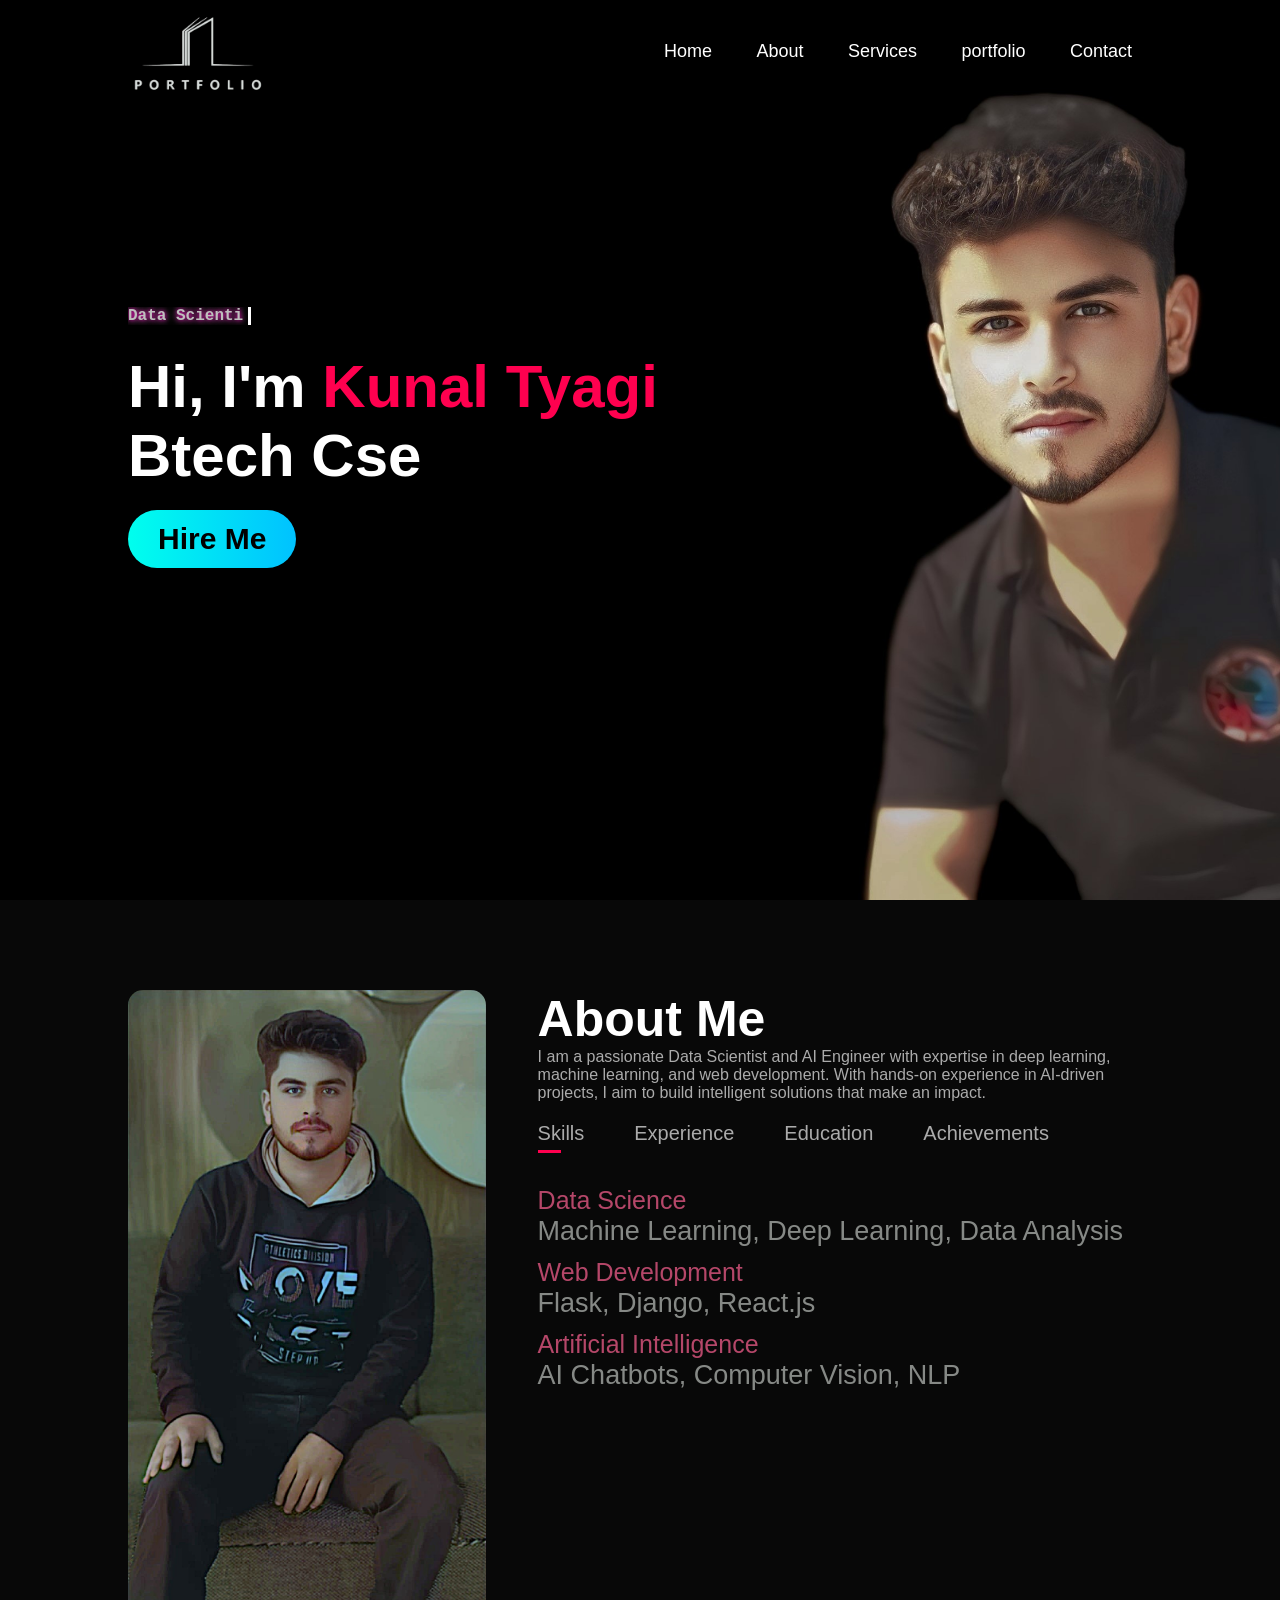
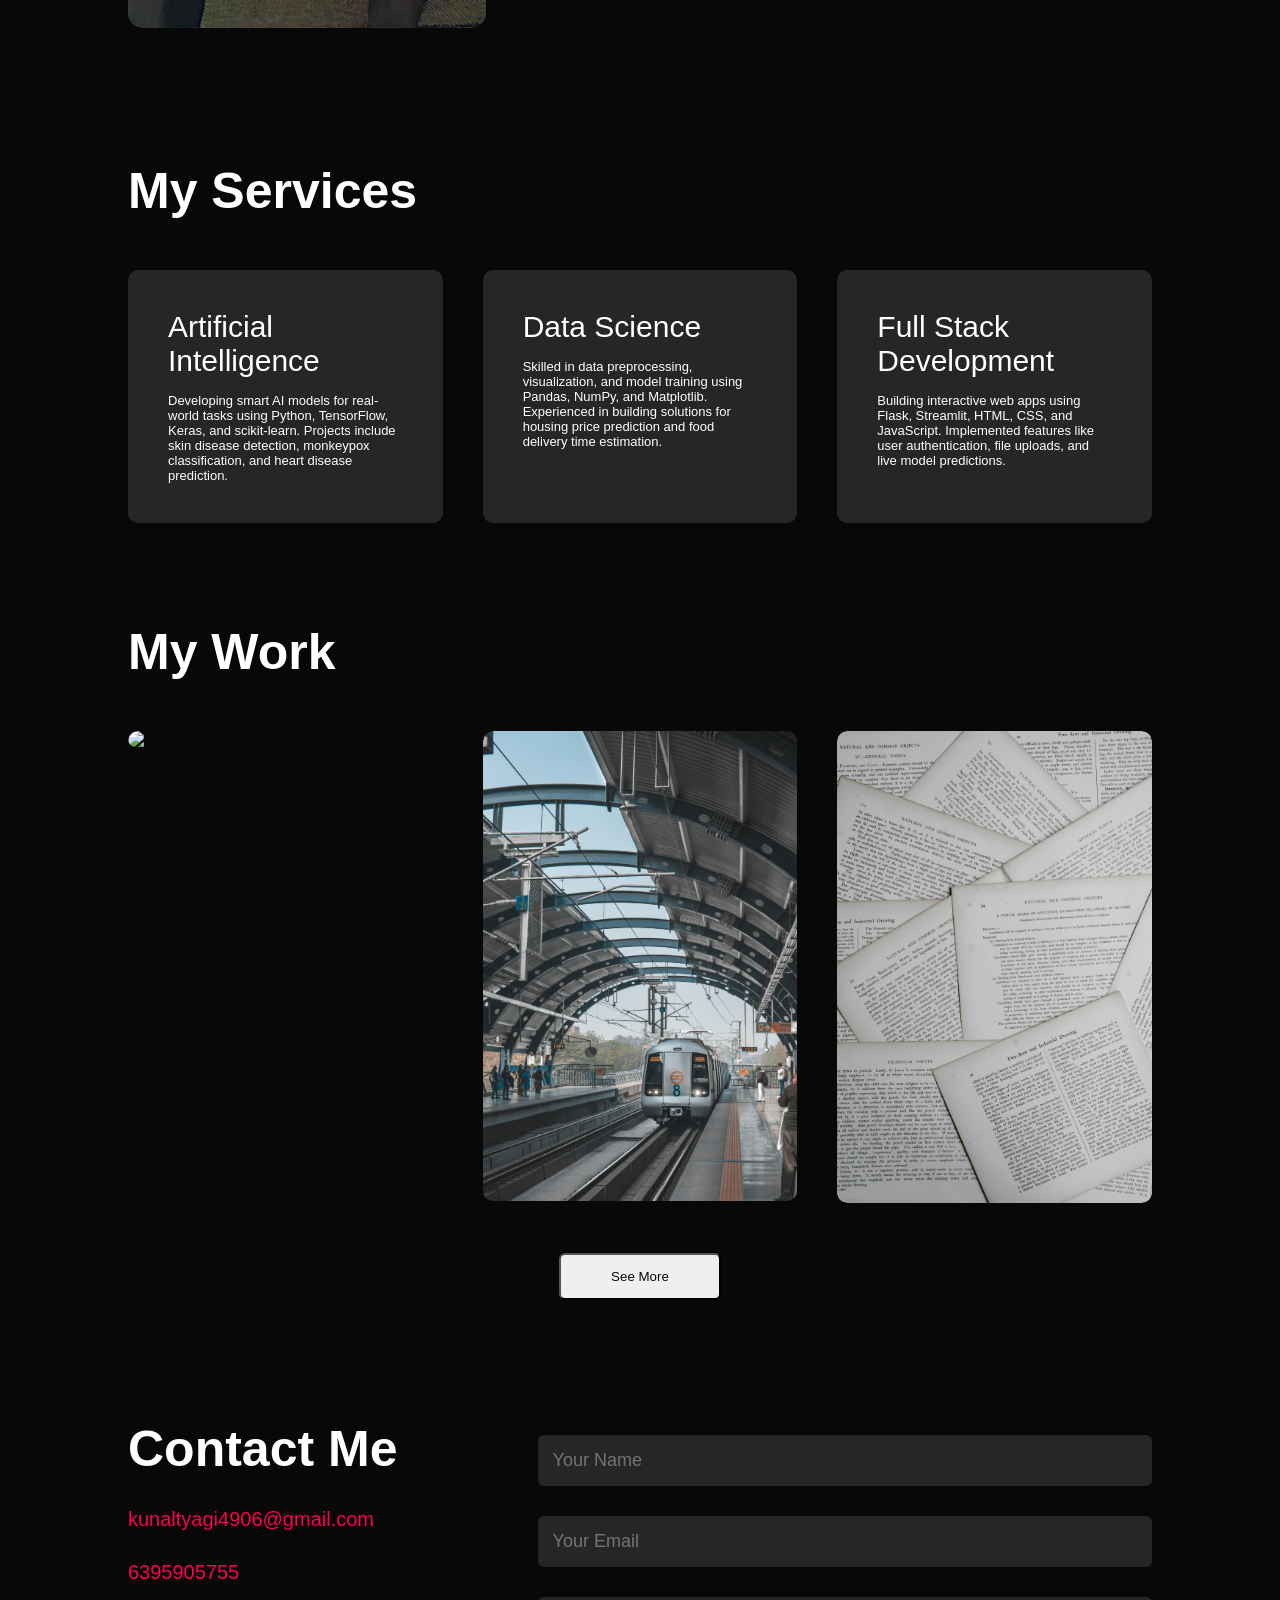
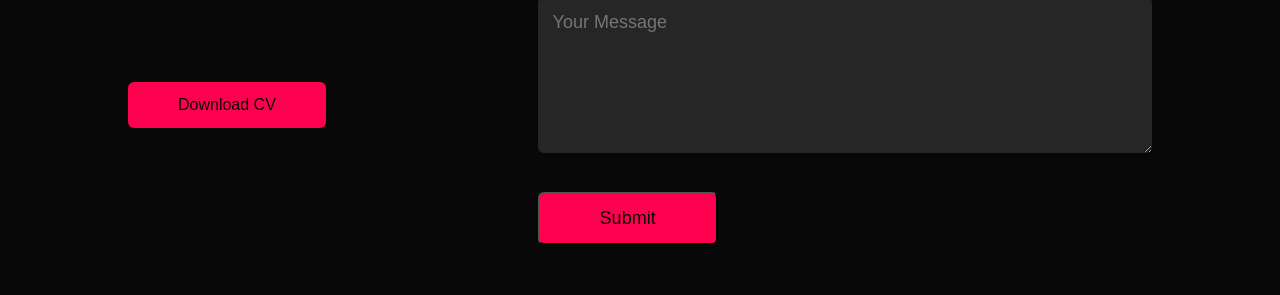
==== commit 3a22f0b6: "Updated multiple sections and CSS styling" ====
--- a/index.html
+++ b/index.html
@@ -28,6 +28,7 @@
             <div class="header-text">
                 <p id="typewriter"></p> <!-- The animation goes here -->
                 <h1>Hi, I'm <span>Kunal Tyagi</span><br>Btech Cse</h1>
+                <a href="#contact" class="btn hire-me-btn">Hire Me</a>
             </div>
             
             
@@ -43,7 +44,7 @@
         <div class="container">
             <div class="row">
                 <div class="about-col-1">
-                    <img src="images/gibli (1).webp" alt="">
+                    <img src="images/about secton.jpg" alt="">
                 </div>
                 <div class="about-col-2">
                     <h1 class="sub-title">About Me</h1>
@@ -143,33 +144,38 @@
     
     
 </script>  
-    <!-- _______________Services_________________________ -->
-     <div id="services">
-        <div class="container">
-            <h1 class="sub-title">My Services</h1>
-            <div class="services-list">
-                <div>
-                    <i class="fa-solid fa-code"></i>
-                    <h2>Data Science</h2>
-                    <p>Developing AI-driven solutions using machine learning, deep learning, and big data analytics.</p>
-                    <!-- <a href="#">Learn more</a> -->
-                </div>
-                <div>
-                    <i class="fa-solid fa-crop-simple"></i>
-                    <h2>Software Engineering</h2>
-                    <p>Building scalable web applications and backend services with Python, Flask, and Django.</p>
-                    <!-- <a href="hello kunal">Learn more</a> -->
-                </div>
-                <div>
-                    <i class="fa-brands fa-app-store"></i>
-                    <h2>Web Development</h2>
-                    <p>Creating interactive and responsive websites using modern web technologies.</p>
-                    <!-- <a href="#">Learn more</a> -->
-                </div>
-            </div>
-
-        </div>
-     </div>
+  <!-- _______________Services_________________________ -->
+<!-- _______________Services_________________________ -->
+<div id="services">
+    <div class="container">
+        <h1 class="sub-title">My Services</h1>
+        <div class="services-list">
+
+            <!-- AI & Machine Learning -->
+            <div>
+                <i class="fa-solid fa-brain"></i>
+                <h2>Artificial Intelligence</h2>
+                <p>Developing smart AI models for real-world tasks using Python, TensorFlow, Keras, and scikit-learn. Projects include skin disease detection, monkeypox classification, and heart disease prediction.</p>
+            </div>
+
+            <!-- Data Science & Analytics -->
+            <div>
+                <i class="fa-solid fa-chart-line"></i>
+                <h2>Data Science</h2>
+                <p>Skilled in data preprocessing, visualization, and model training using Pandas, NumPy, and Matplotlib. Experienced in building solutions for housing price prediction and food delivery time estimation.</p>
+            </div>
+
+            <!-- Full Stack Development -->
+            <div>
+                <i class="fa-solid fa-code"></i>
+                <h2>Full Stack Development</h2>
+                <p>Building interactive web apps using Flask, Streamlit, HTML, CSS, and JavaScript. Implemented features like user authentication, file uploads, and live model predictions.</p>
+            </div>
+
+        </div>
+    </div>
+</div>
+
      
      <!-- ------------------------------portfolio----------------- -->
      <!-- <div id="portfolio">
@@ -274,8 +280,8 @@
                 <p> <i class="fa-solid fa-phone"></i>6395905755</p>
                 <div class="social-icon">
                     <a href="https://www.linkedin.com/in/kunal-tyagi-9b37182b0/"><i class="fa-brands fa-linkedin"></i></a>
-                    <a href=""><i class="fa-brands fa-twitter-square"></i></a>
-                    <a href="https://www.instagram.com/kunaltyagi03?igsh=bDIzenVvZXFybTlu"><i class="fa-brands fa-instagram"></i></a>
+                    <a href="https://x.com/KunalTy85207321?t=sI52ktiNADJhyBz8OACqeQ&s=08"><i class="fa-brands fa-twitter-square"></i></a>
+                    <a href="https://wa.me/qr/B5MSUMBHYSRRD1"><i class="fa-brands fa-whatsapp"></i></a>
                     <a href="mailto:kunaltyagi4906@gmail.com?subject=Inquiry&body=Hello Kunal, I would like to connect with you!">
                         <i class="fa-solid fa-inbox"></i>
                     </a>
@@ -302,37 +308,39 @@
         </div>
       </div>
    <!-- --------------------animation on name------------ -->
-    <script>
-        const text = "DATA Scientist And AI Engineer";
-        let index = 0;
-        let isDeleting = false;
-        
-        function typeWriter() {
-            let element = document.getElementById("typewriter");
-        
-            if (!isDeleting) {
-                element.innerHTML = text.substring(0, index + 1);
-                index++;
-                if (index === text.length) {
-                    isDeleting = true;
-                    setTimeout(typeWriter, 1500); // Pause before erasing
-                } else {
-                    setTimeout(typeWriter, 120); // Typing speed
-                }
+   <script>
+    const texts = ["Data Scientist", "AI Engineer", "Web Developer", "ML Explorer"];
+    let index = 0;
+    let charIndex = 0;
+    let isDeleting = false;
+
+    function typeWriter() {
+        let element = document.getElementById("typewriter");
+        let currentText = texts[index];
+
+        if (!isDeleting) {
+            element.innerHTML = currentText.substring(0, charIndex + 1);
+            charIndex++;
+            if (charIndex === currentText.length) {
+                isDeleting = true;
+                setTimeout(typeWriter, 1200); // pause at full word
             } else {
-                element.innerHTML = text.substring(0, index - 1);
-                index--;
-                if (index === 0) {
-                    isDeleting = false;
-                }
-                setTimeout(typeWriter, 50); // Erasing speed (faster than typing)
+                setTimeout(typeWriter, 120); // typing speed
             }
-        }
-        
-        window.onload = typeWriter;
-        
-
-    </script>
+        } else {
+            element.innerHTML = currentText.substring(0, charIndex - 1);
+            charIndex--;
+            if (charIndex === 0) {
+                isDeleting = false;
+                index = (index + 1) % texts.length;
+            }
+            setTimeout(typeWriter, 50); // deleting speed
+        }
+    }
+
+    window.onload = typeWriter;
+</script>
+
 
     <script>
         var tablinks =document.getElementsByClassName("tab-links");
--- a/style.css
+++ b/style.css
@@ -98,18 +98,19 @@
 
 }
 .sub-title{
-    font-size: 60px;
+    font-size: 75px;
     font-weight: 600;
     color: white;
 }
 .tab-titles{
+    
     display: flex;
     margin: 20px 0 40px ;
 
 }
 .tab-links{
     margin-right: 50px;
-    font-size: 18px;
+    font-size: 20px;
     font-weight: 500;
     cursor: pointer;
     position: relative;
@@ -131,13 +132,16 @@
 .tab-contents ul li{
     list-style: none;
     margin: 10px 0;
-
+    color: #868986;
+    font-size: 27px;
 }
 .tab-contents ul li span{
     color: #b54769;
-    font-size: 14px;
-
-}
+    font-size: 25px;
+
+}
+
+
 .tab-contents{
     display: none;
 
@@ -268,7 +272,9 @@
 
 }
 /* ----------------------contact------------- */
-
+.sub-title{
+    font-size: 50px;
+}
 .contact-left{
     flex-basis: 35%;
 
@@ -283,7 +289,7 @@
 .contact-left p {
     color: #ff004f;
     margin-right: 15px;
-    font-size: 25px;
+    font-size: 20px;
 
 }
 .social-icon{
@@ -352,7 +358,7 @@
     }
     
     .header-text{
-        margin-top: 120%;
+        margin-top: 110%;
         font-size: 16px;
 
     }
@@ -450,8 +456,8 @@
 #typewriter {
     font-size: 16px; /* Adjust size */
     font-weight: bold;
-    color: #00FFFF; /* Neon Cyan */
-    text-shadow: 0 0 5px #00FFFF, 0 0 10px #00FFFF;
+    color: #bebfbd; /* Neon Cyan */
+    text-shadow: 0 0 5px #ff00c8, 0 0 10px #948e8ee2;
     font-family: 'Courier New', monospace;
     border-right: 3px solid white; /* Blinking Cursor Effect */
     padding-right: 5px;
@@ -475,7 +481,7 @@
     top: 0;
     width: 100%;
     height: 100%;
-    background-color: rgba(0, 0, 0, 0.8); /* Dark overlay */
+    background-color: rgba(201, 190, 190, 0.8); /* Dark overlay */
     align-items: center;
     justify-content: center;
 }
@@ -514,3 +520,20 @@
     max-height: 80vh; /* Makes sure the image fits inside the modal */
     border-radius: 5px;
 }
+.hire-me-btn {
+    display: inline-block;
+    margin-top: 20px;
+    padding: 12px 30px;
+    background: linear-gradient(to right, #00ffee, #00c2ff);
+    color: #000;
+    border-radius: 30px;
+    font-weight: 600;
+    text-decoration: none;
+    transition: 0.3s ease;
+}
+
+.hire-me-btn:hover {
+    background: linear-gradient(to right, #00c2ff, #00ffee);
+    transform: scale(1.05);
+    box-shadow: 0 4px 20px rgba(0, 255, 238, 0.5);
+}
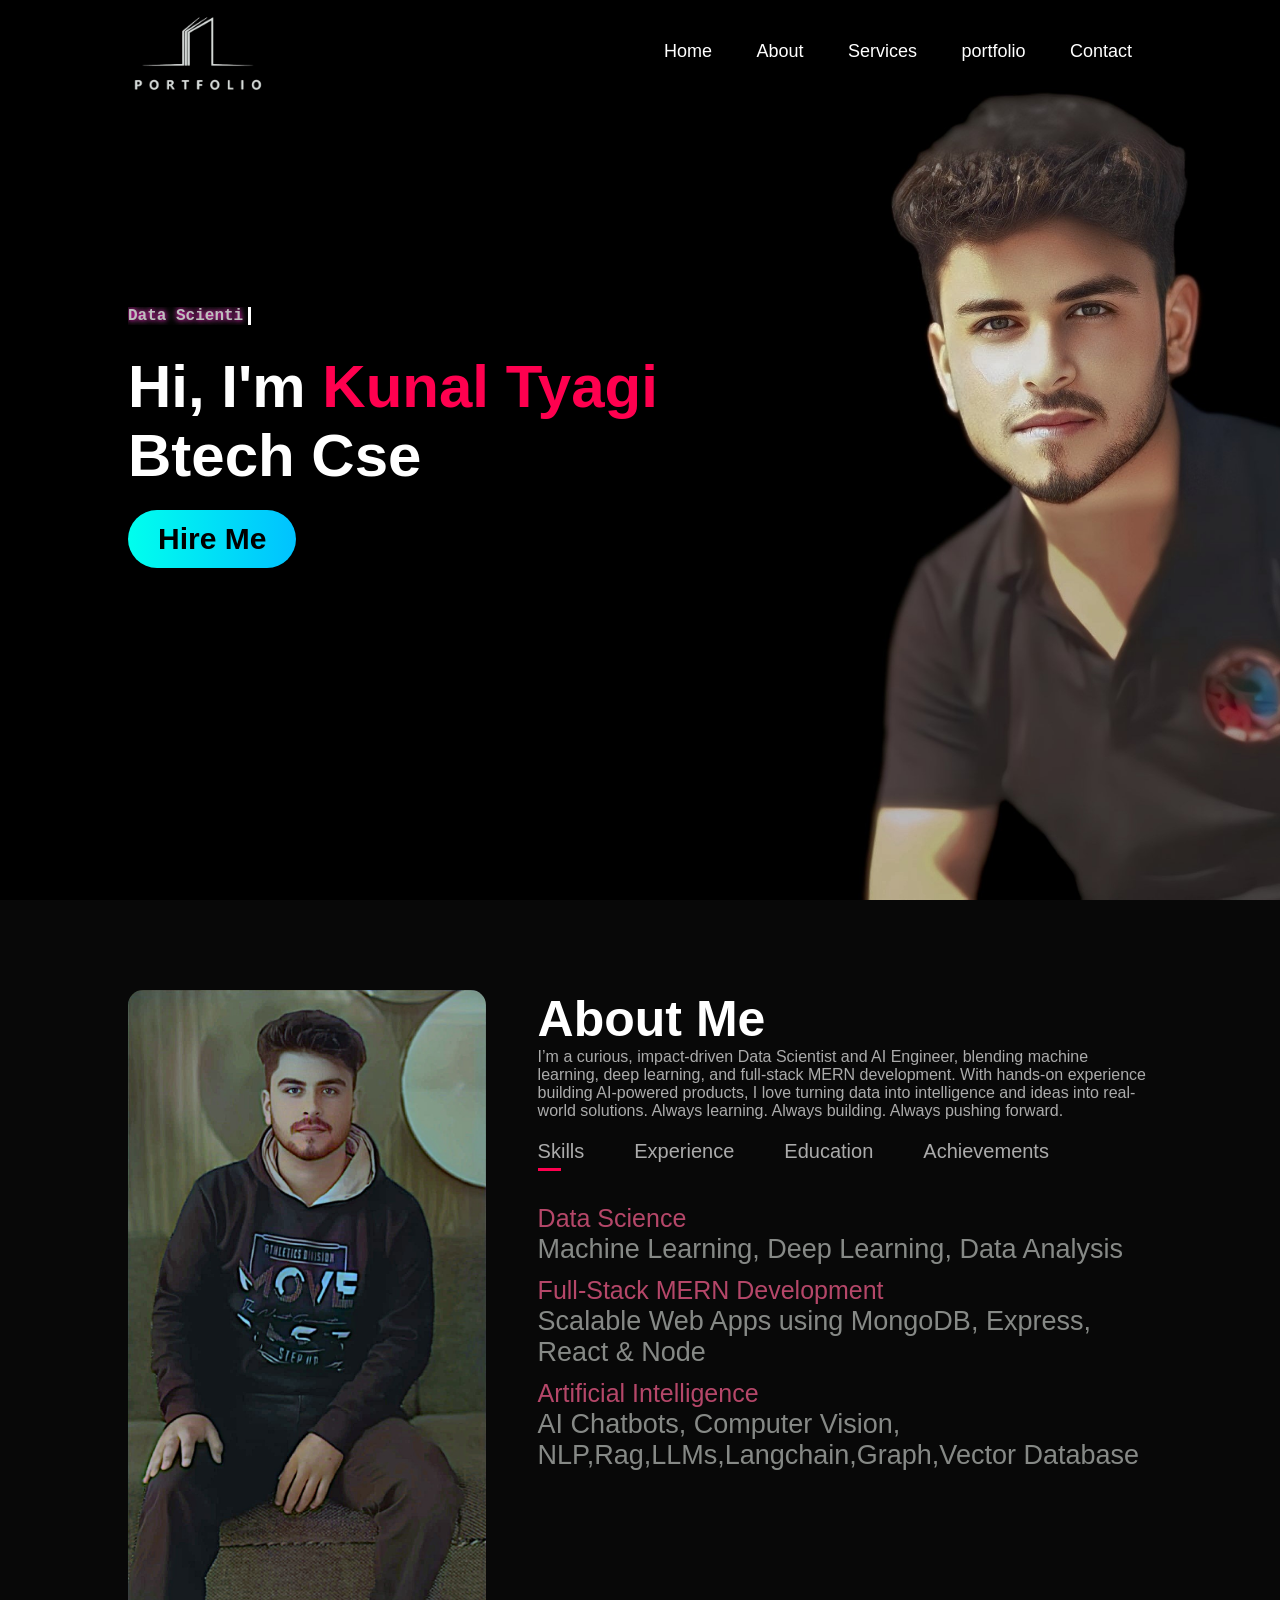
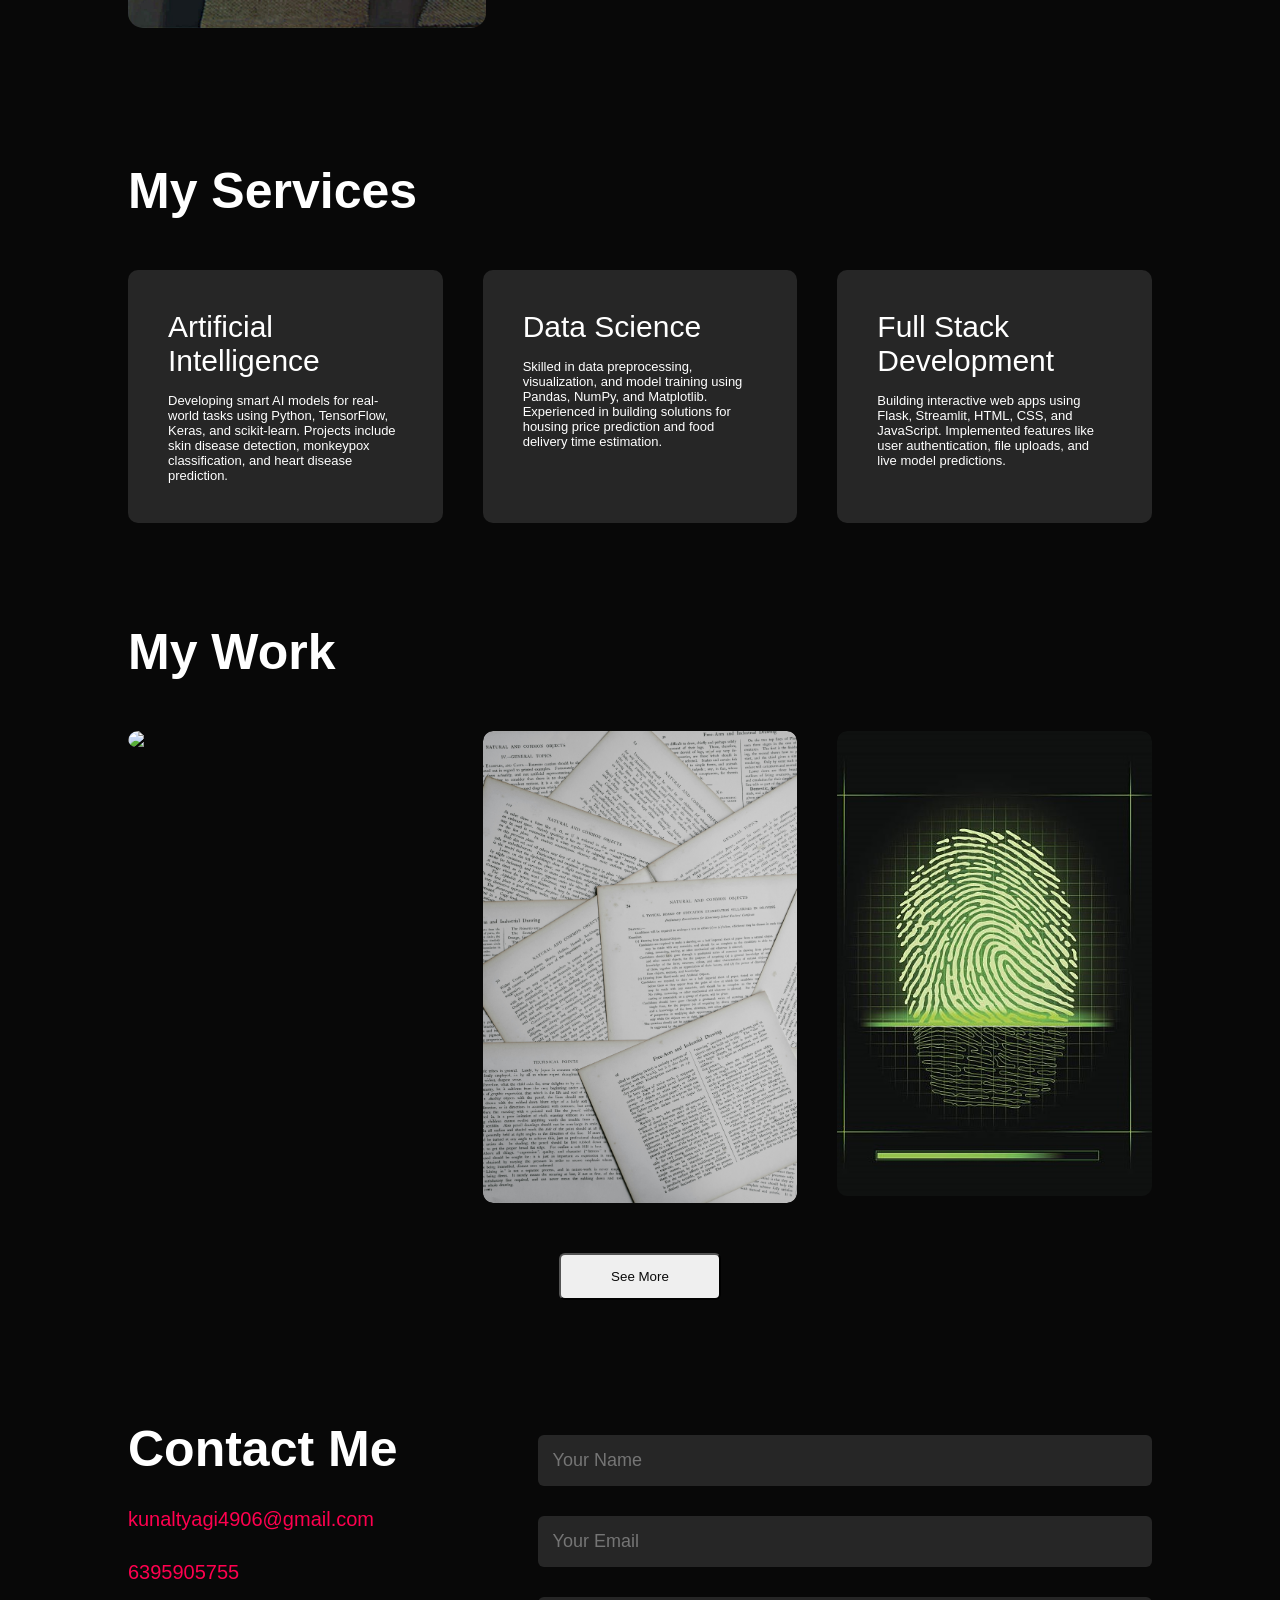
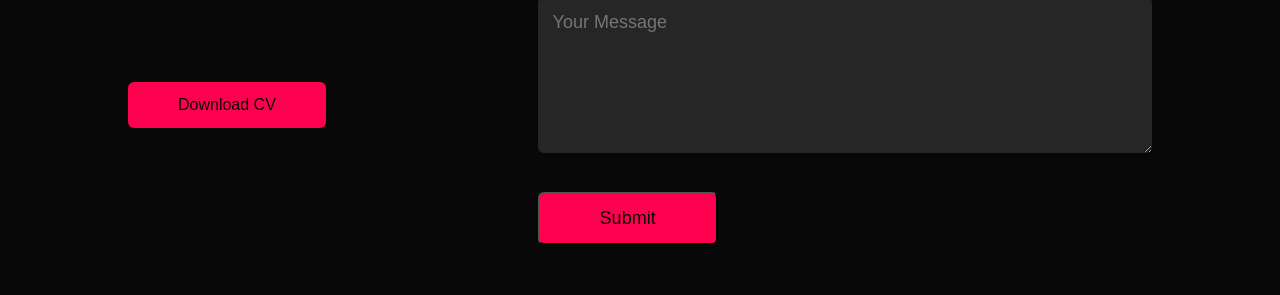
==== commit ed192122: "Update portfolio content and improvements" ====
--- a/index.html
+++ b/index.html
@@ -48,8 +48,7 @@
                 </div>
                 <div class="about-col-2">
                     <h1 class="sub-title">About Me</h1>
-                    <p>I am a passionate Data Scientist and AI Engineer with expertise in deep learning, machine learning, and web development. 
-                        With hands-on experience in AI-driven projects, I aim to build intelligent solutions that make an impact.</p>
+                    <p>I’m a curious, impact-driven Data Scientist and AI Engineer, blending machine learning, deep learning, and full-stack MERN development. With hands-on experience building AI-powered products, I love turning data into intelligence and ideas into real-world solutions. Always learning. Always building. Always pushing forward.</p>
                         
 
                     <div class="tab-titles">
@@ -62,11 +61,15 @@
                     <div class="tab-contents active-tab" id="skills">
                         <ul>
                             <li><span>Data Science</span><br>Machine Learning, Deep Learning, Data Analysis</li>
-                            <li><span>Web Development</span><br>Flask, Django, React.js</li>
-                            <li><span>Artificial Intelligence</span><br>AI Chatbots, Computer Vision, NLP</li>
+                           <li><span>Full-Stack MERN Development</span><br>Scalable Web Apps using MongoDB, Express, React & Node</li>
+
+                            <li><span>Artificial Intelligence</span><br>AI Chatbots, Computer Vision, NLP,Rag,LLMs,Langchain,Graph,Vector Database</li>
                         </ul>
                     </div>
                     <div class="tab-contents" id="experience">
+                        <ul>
+                            <li><span>May 2025 - June 2025</span><br>Python Developer at Elevate Labs</li>
+                        </ul>
                         <ul>
                             <li><span>Jan 2025 - March 2025</span><br>AI Intern at Infosys Springboard</li>
                         </ul>
@@ -223,6 +226,25 @@
                     </div>
                 </div>
                 <div class="work">
+                    <img src="images/annie-spratt-_dAnK9GJvdY-unsplash.jpg">
+                    <div class="layer">
+                        <h3>AI-Powered Legal Document Summarization</h3>
+                        <p>AI-driven system for legal document summarization and risk assessment using LLMs.</p>
+                        <a href="https://github.com/Kunaltyagi4906/Advanced-AI-Driven-Legal-Document-Summarization-and-Risk-Assessment"><i class="fa-brands fa-github"></i></a>
+                        <a href="https://huggingface.co/spaces/KunalTyagi1120/DocuSynthAI"><i class="fa-solid fa-face-smile"></i></a>
+                    </div>
+                </div>
+                <div class="work">
+                    <img src="images/gettyimages-183206522-612x612.jpg">
+                    <div class="layer">
+                        <h3>Fingerprint Detection</h3>
+                        <p>Detect Liveness FingerPrint fake or Real </p>
+                        <a href="https://github.com/Kunaltyagi4906/FingerPrint-liveness-Detection"><i class="fa-brands fa-github"></i></a>
+                        <a href="https://kunaltyagi1120-fingerprint.hf.space/"><i class="fa-solid fa-face-smile"></i></a>
+                    </div>
+                </div>
+                <!-- Hidden Projects -->
+                <div class="work hidden">
                     <img src="images/peter-chirkov-3QKV7osOiVw-unsplash.jpg">
                     <div class="layer">
                         <h3>Delhi Metro Network Analysis</h3>
@@ -230,21 +252,37 @@
                         <a href="https://github.com/Kunaltyagi4906/Delhi-Metro-Optimization-and-Network-Analysis"><i class="fa-brands fa-github"></i></a>
                     </div>
                 </div>
-                <div class="work">
-                    <img src="images/annie-spratt-_dAnK9GJvdY-unsplash.jpg">
-                    <div class="layer">
-                        <h3>AI-Powered Legal Document Summarization</h3>
-                        <p>AI-driven system for legal document summarization and risk assessment using LLMs.</p>
-                        <a href="https://github.com/Kunaltyagi4906/Advanced-AI-Driven-Legal-Document-Summarization-and-Risk-Assessment"><i class="fa-brands fa-github"></i></a>
-                    </div>
-                </div>
-                <!-- Hidden Projects -->
                 <div class="work hidden">
                     <img src="images/geronimo-giqueaux--Ve5kRvt2bU-unsplash.jpg">
                     <div class="layer">
                         <h3>Eye Blink Detectionb Using Open-Cv</h3>
                         <p>Detect the Number of Blink in a given interval of time </p>
                         <a href="https://github.com/Kunaltyagi4906/Eye-Blink-Project-using-Open-CV"><i class="fa-brands fa-github"></i></a>
+                        <a href="https://huggingface.co/spaces/KunalTyagi1120/Eye-Blink-Detector"><i class="fa-solid fa-face-smile"></i></a>
+                    </div>
+                </div>
+                <div class="work hidden">
+                    <img src="images/neuroscientist-engineering-transhumanism-experiment-using-eeg-headset.jpg">
+                    <div class="layer">
+                        <h3>Mindcraft</h3>
+                        <p>MindCraft is a full-stack MERN SaaS-style platform designed to enable idea sharing, productivity, and content management through role-based access </p>
+                        <a href="https://github.com/Kunaltyagi4906/Mindcraft"><i class="fa-brands fa-github"></i></a>
+                    </div>
+                </div>
+                <div class="work hidden">
+                    <img src="images/customer.jpg">
+                    <div class="layer">
+                        <h3>Smart-Customer-Intelligence</h3>
+                        <p>Design to Analyze customer behaviour </p>
+                        <a href="https://github.com/Kunaltyagi4906/Smart-Customer-Intelligence"><i class="fa-brands fa-github"></i></a>
+                    </div>
+                </div>
+                <div class="work hidden">
+                    <img src="images/vault.jpg">
+                    <div class="layer">
+                        <h3>Secret Vault</h3>
+                        <p>A secure password manager built with Flask, SQLite, and modern UI. </p>
+                        <a href="https://github.com/Kunaltyagi4906/SecretVault"><i class="fa-brands fa-github"></i></a>
                     </div>
                 </div>
                 <div class="work hidden">
@@ -259,9 +297,6 @@
             <button class="btn111" id="seeMoreBtn111" onclick="toggleProjects()">See More</button>
         </div>
     </div>
-    
-    
-    
     <style>
         .hidden {
             display: none;
@@ -289,7 +324,7 @@
 
                     
                 </div>
-                <a href="images/kunalresume (8).pdf" download class="btn btn2">Download CV</a>
+                <a href="images/Kunal_Tyagi.pdf" download class="btn btn2">Download CV</a>
               </div>
               <div class="contact-right">
                 <form name ="submit-to-google-sheet">
--- a/style.css
+++ b/style.css
@@ -354,7 +354,7 @@
 @media only screen and (max-width: 600px)
 {
     #header{
-        background-image: url(images/new\ image\ .jpg);
+        background-image: url(images/imageforportfolio.jpg);
     }
     
     .header-text{
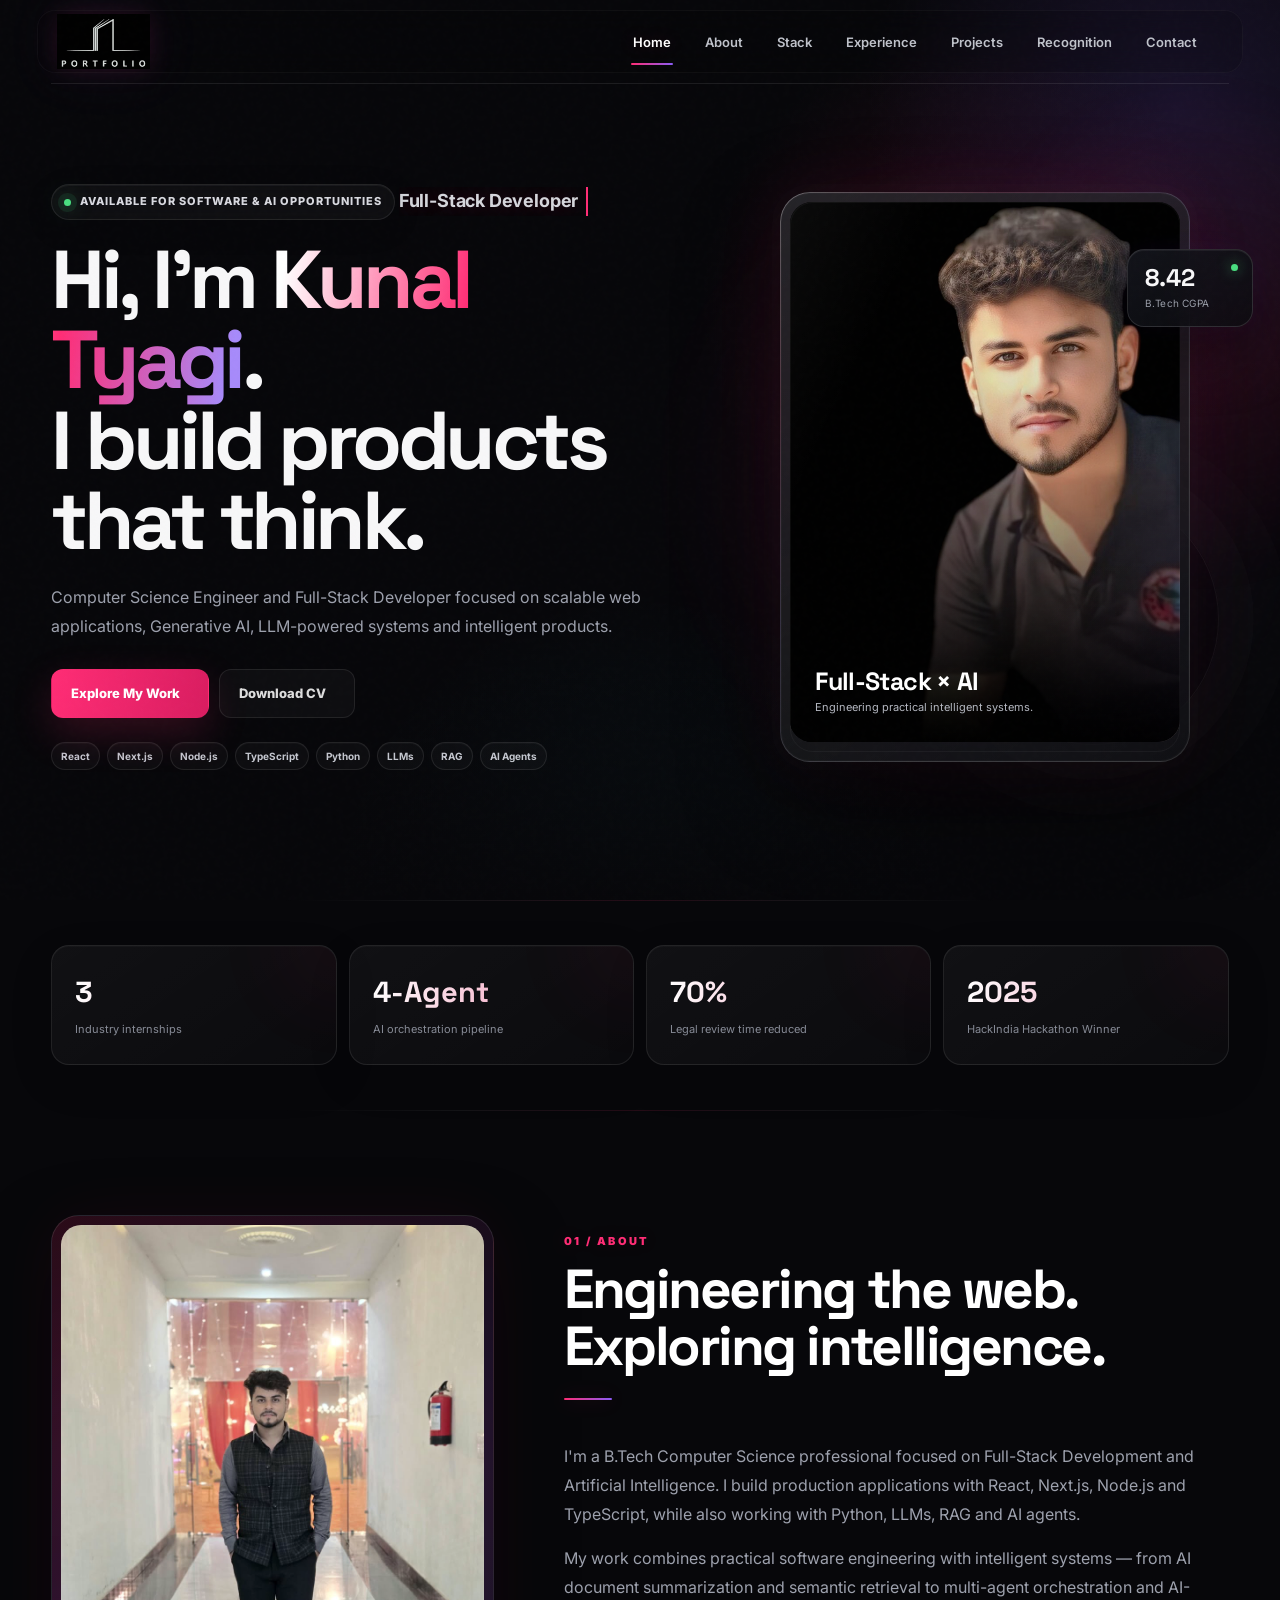
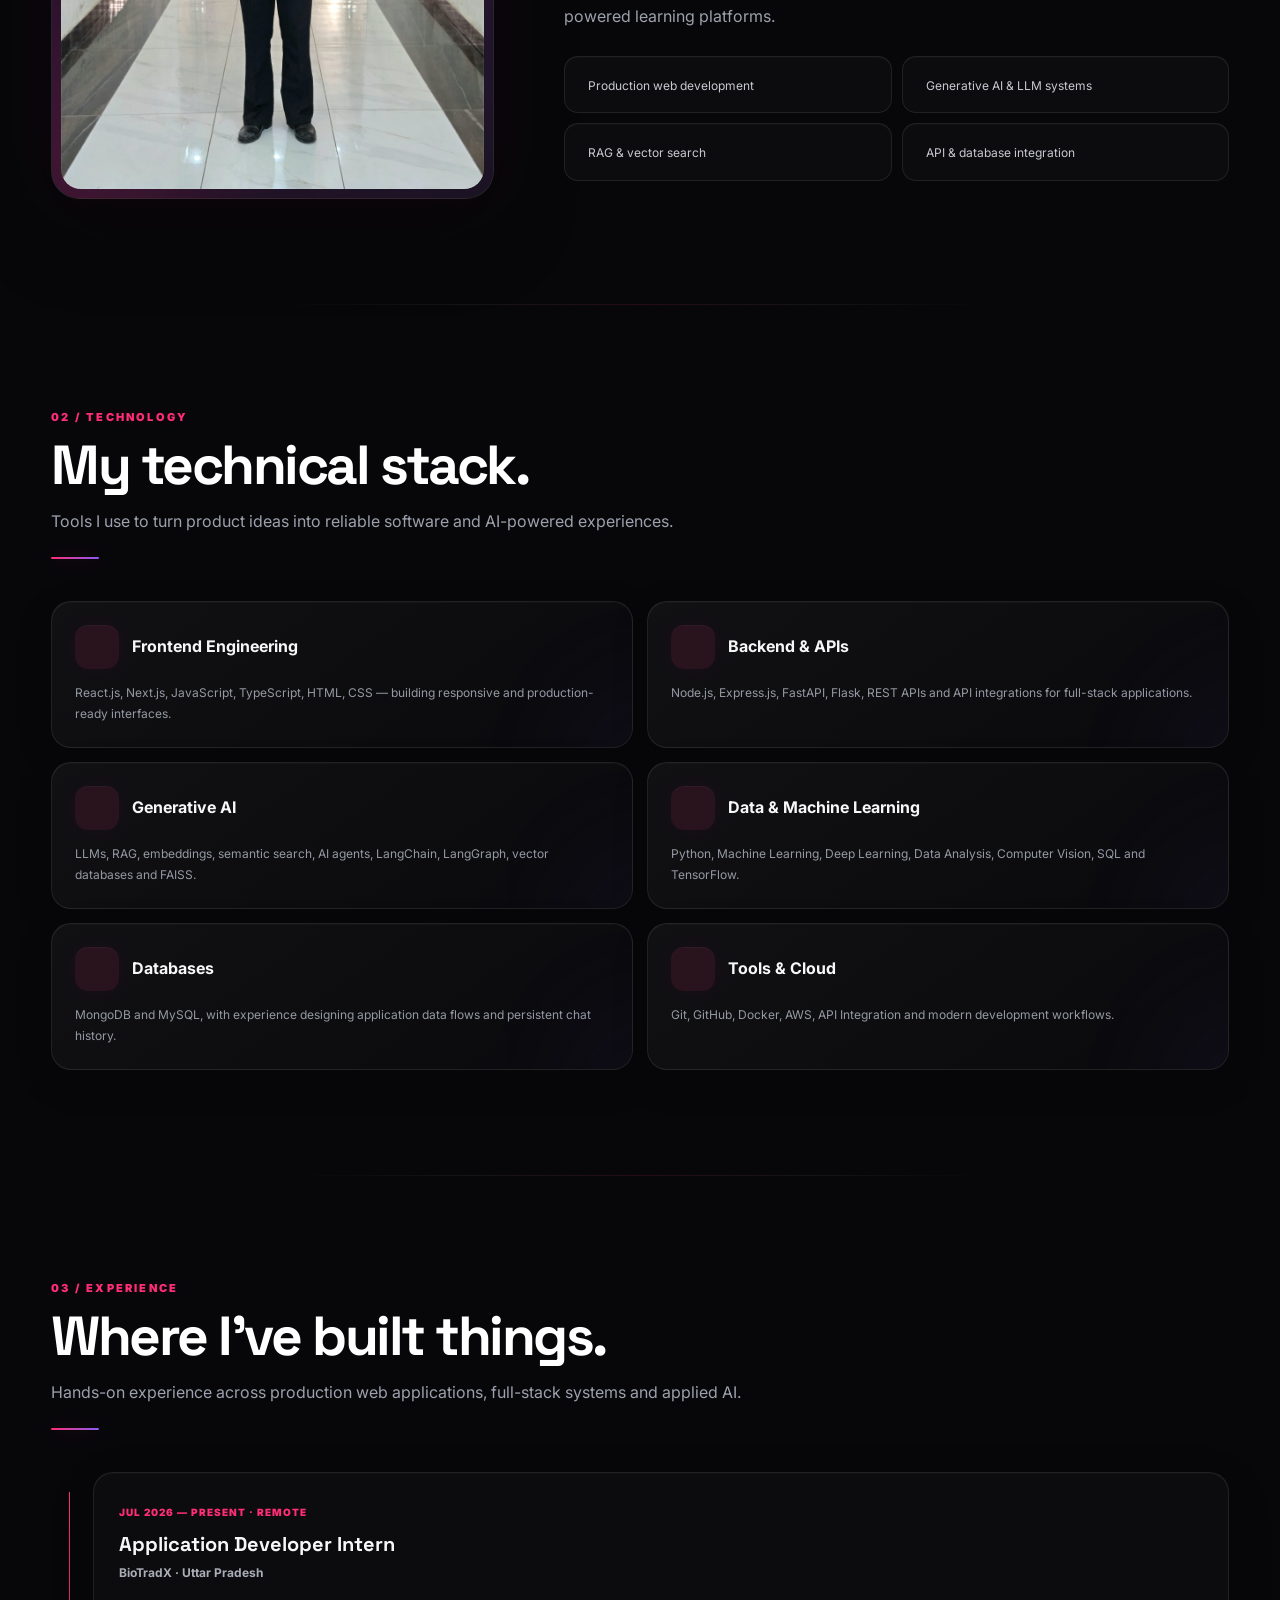
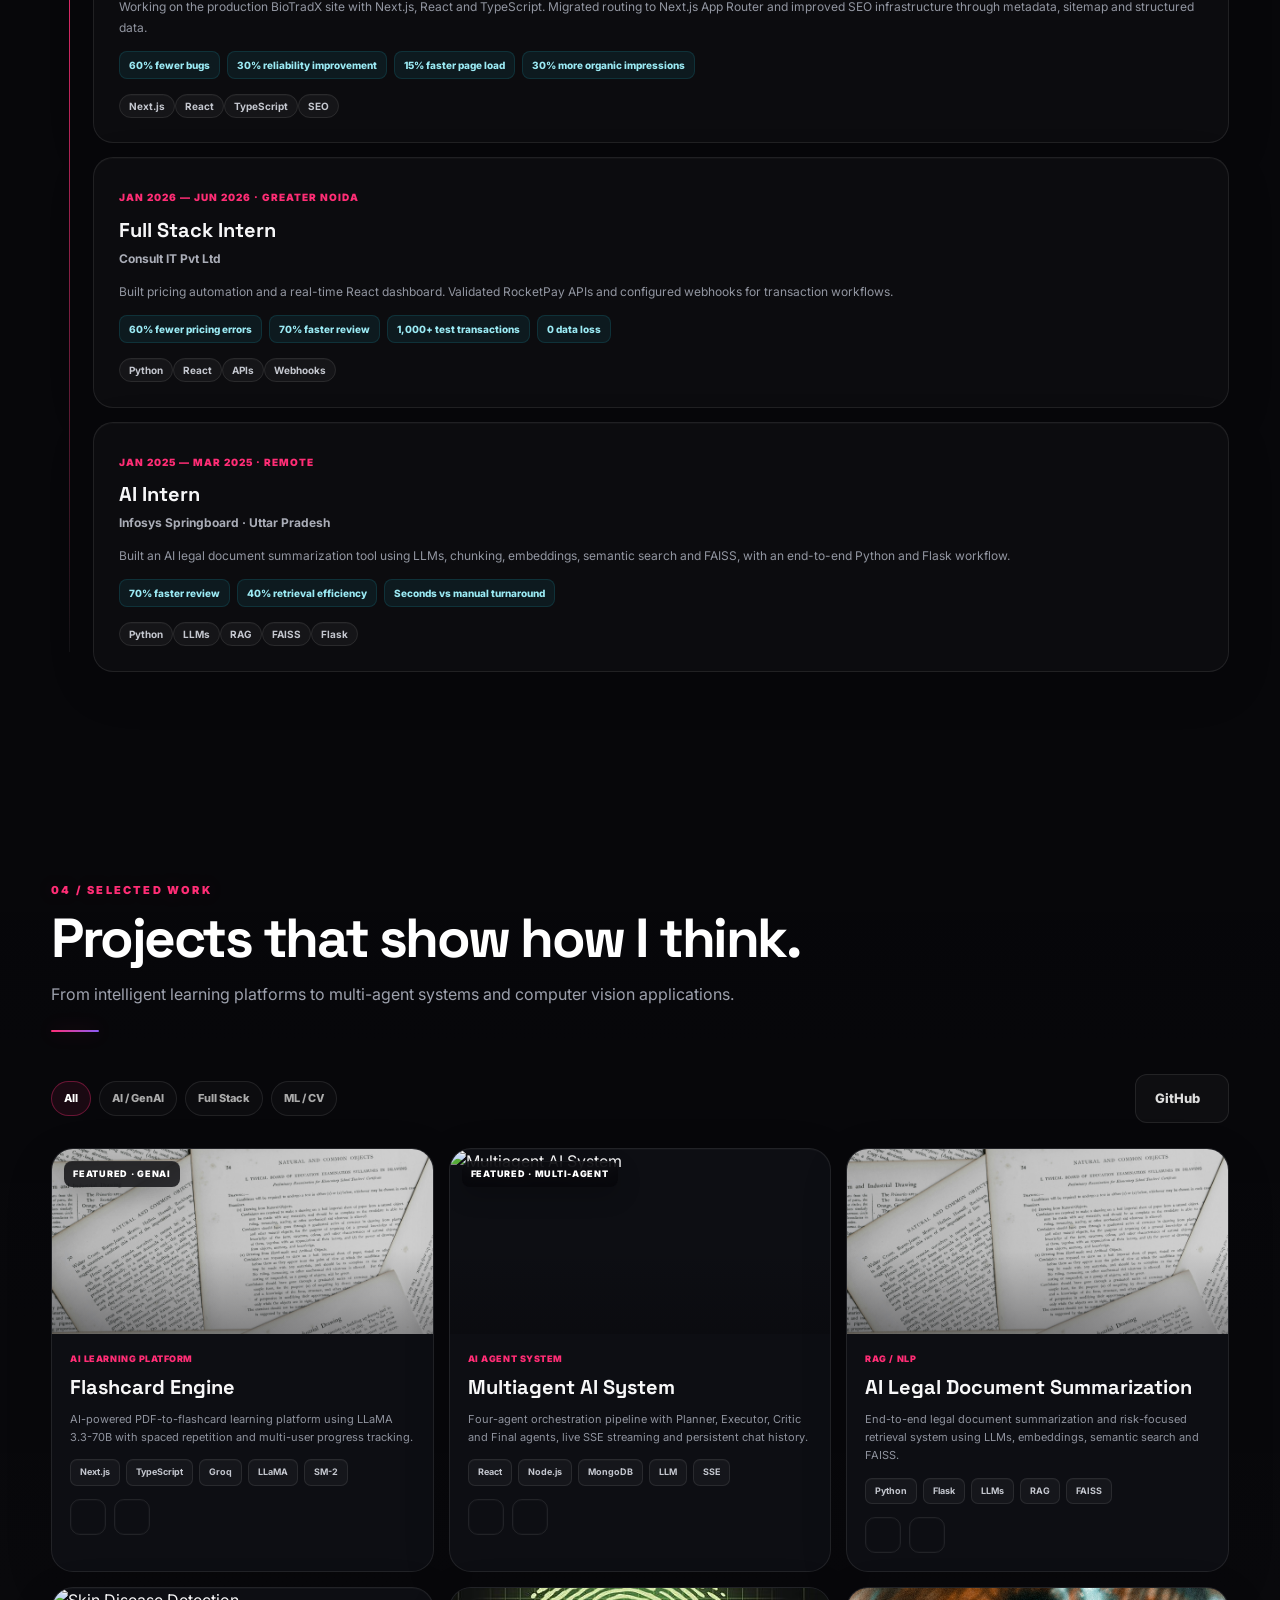
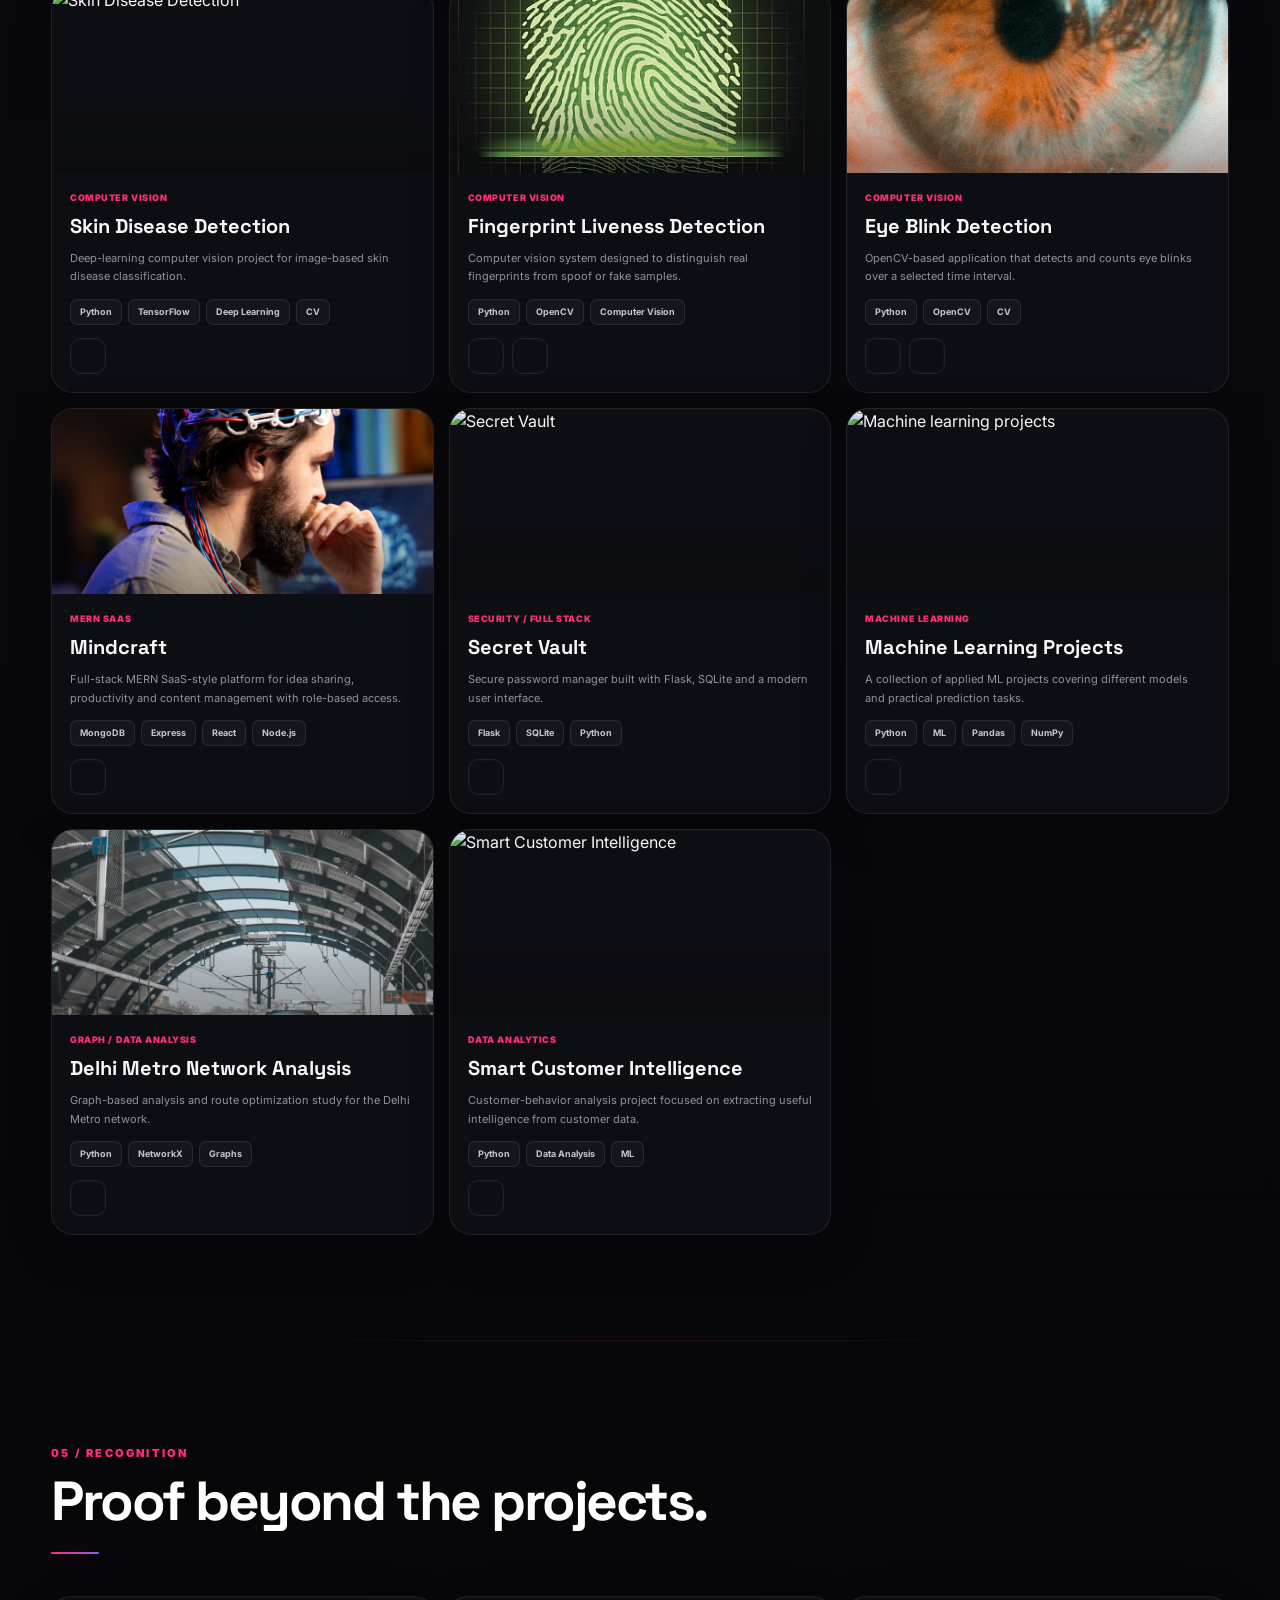
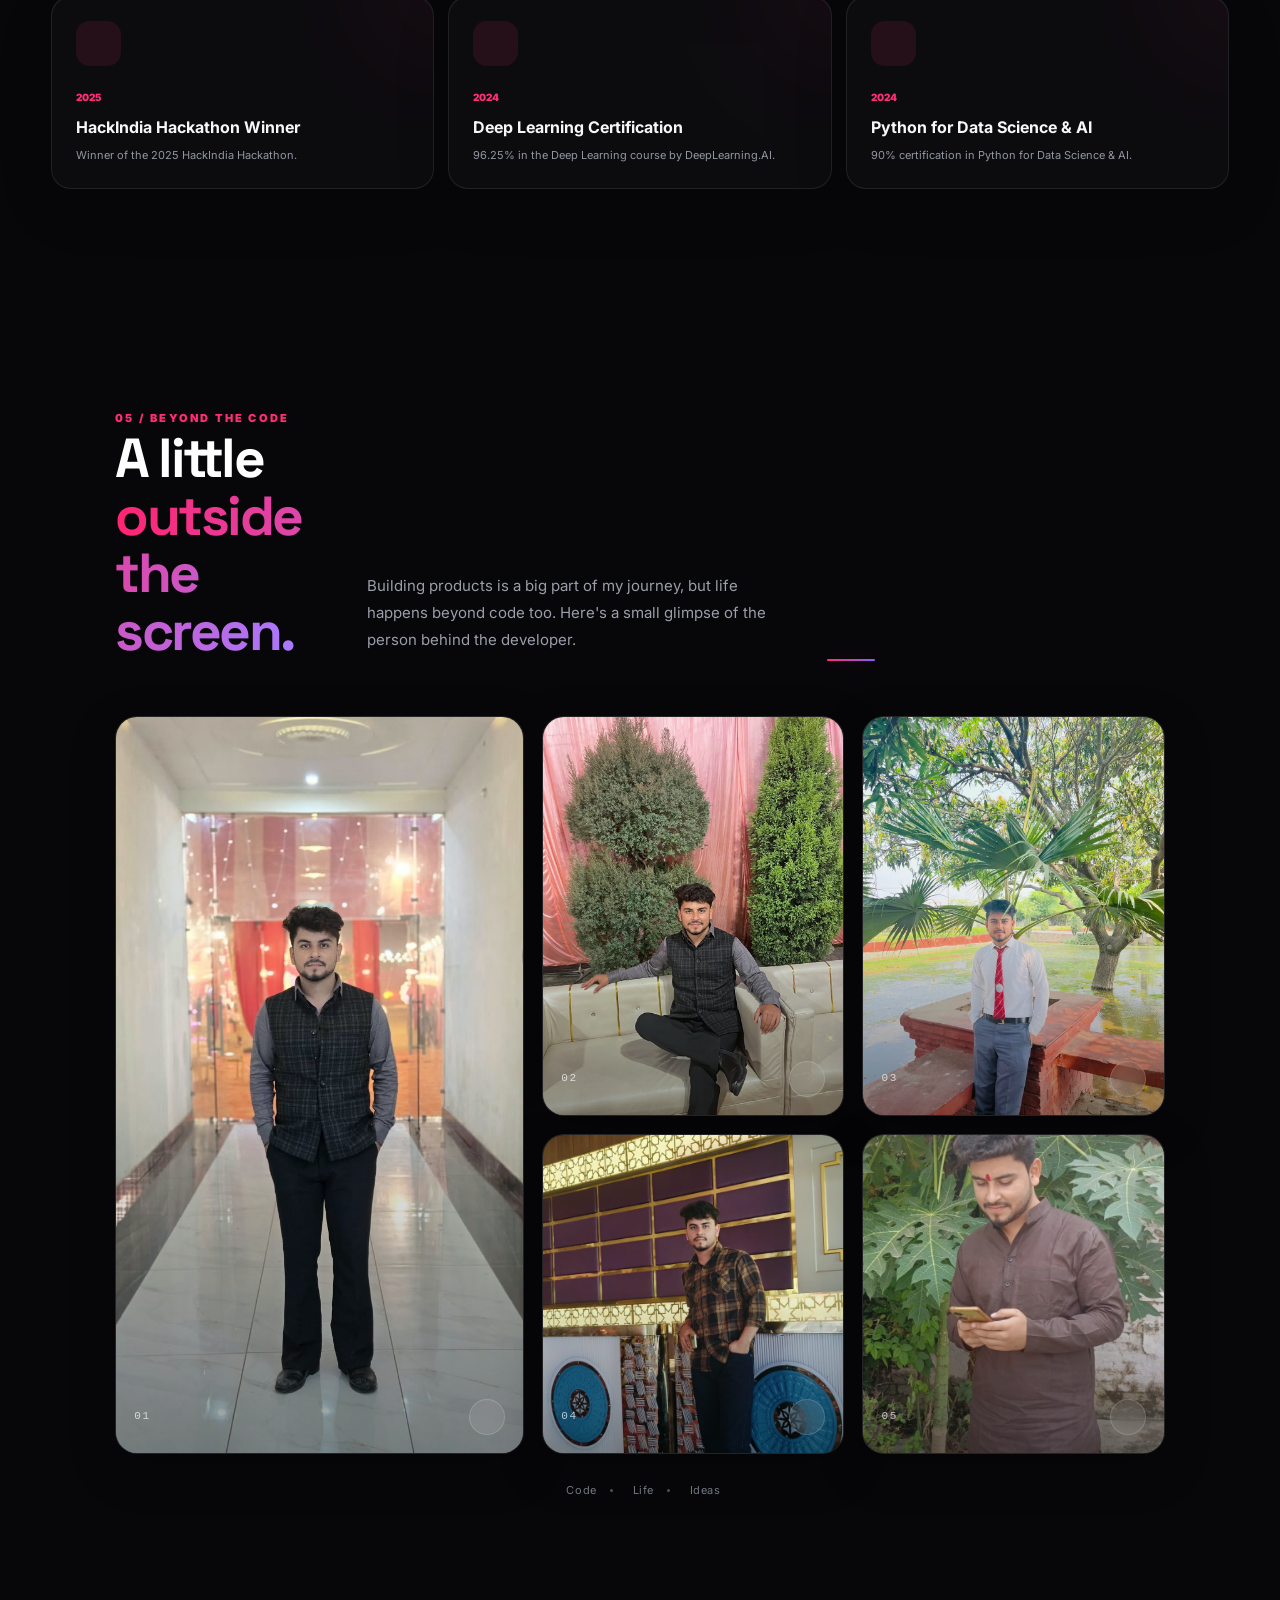
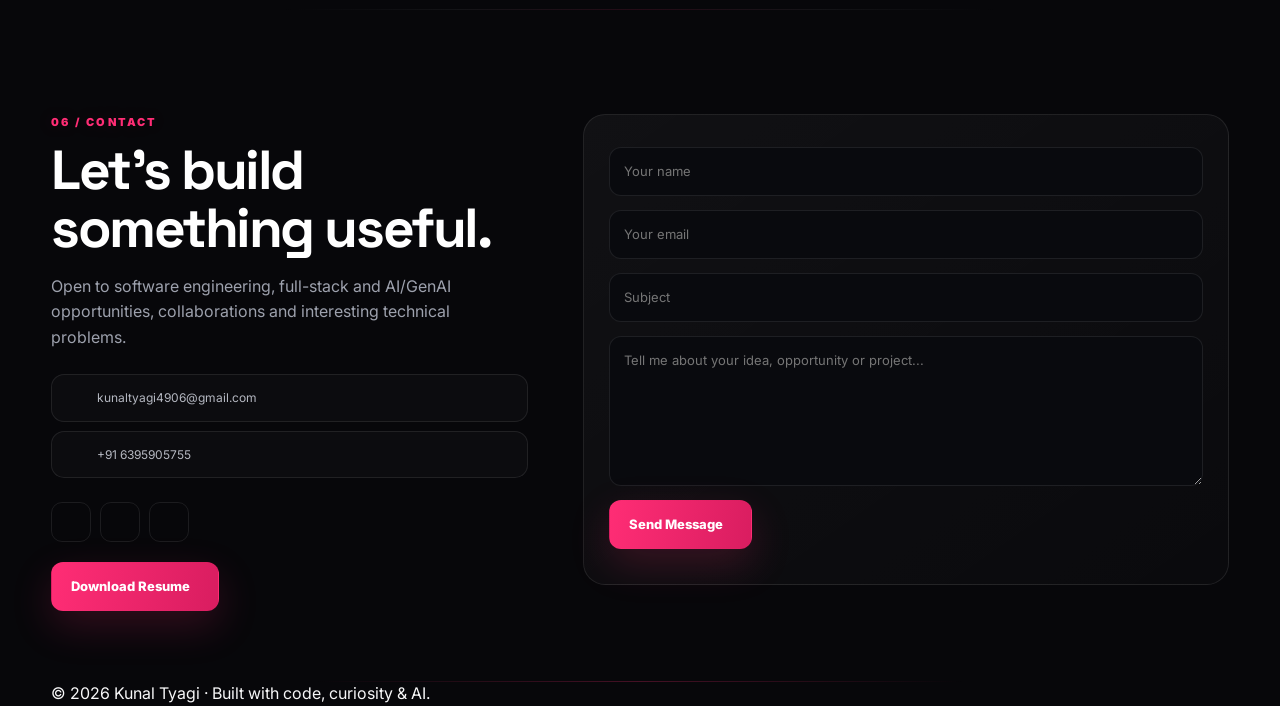
==== commit 684fcfe4: "Fix GitHub Pages homepage" ====
--- a/index.html
+++ b/index.html
@@ -1,466 +1,1422 @@
 <!DOCTYPE html>
 <html lang="en">
 <head>
-    <!-- AOS CSS -->
-     <link rel="stylesheet" href="https://cdnjs.cloudflare.com/ajax/libs/aos/2.3.4/aos.css">
-  
     <meta charset="UTF-8">
     <meta name="viewport" content="width=device-width, initial-scale=1.0">
-    <title>Personal protfolo</title>
-    <link rel="stylesheet" href="style.css">
+    <meta name="description" content="Kunal Tyagi — Full-Stack Developer and AI / Generative AI Developer.">
+    <meta name="theme-color" content="#07070a">
+    <title>Kunal Tyagi | Full-Stack Developer & AI Engineer</title>
+
+    <link rel="stylesheet" href="main.css">
+    <link rel="preconnect" href="https://fonts.googleapis.com">
+    <link rel="preconnect" href="https://fonts.gstatic.com" crossorigin>
+    <link href="https://fonts.googleapis.com/css2?family=Inter:wght@400;500;600;700;800&family=Space+Grotesk:wght@500;600;700&display=swap" rel="stylesheet">
     <script src="https://kit.fontawesome.com/4fae5708e8.js" crossorigin="anonymous"></script>
+
+    
 </head>
+
 <body>
-    <div id="header">
-        <div class="container">
-            <nav>
-                <img src="images/logo-Photoroom.png" class="logo">
-                <ul id="sidemenu">
-                    <li><a href="#header">Home</a></li>
-                    <li><a href="#about">About</a></li>
-                    <li><a href="#services">Services</a></li>
-                    <li><a href="#portfolio">portfolio</a></li>
-                    <li><a href="#contact">Contact</a></li>
-                    <i class="fa-solid fa-circle-xmark" onclick="closemenu()"></i>
-                </ul>
-                <i class="fa-solid fa-bars" onclick="openmenu()"></i>
-            </nav>
-            <div class="header-text">
-                <p id="typewriter"></p> <!-- The animation goes here -->
-                <h1>Hi, I'm <span>Kunal Tyagi</span><br>Btech Cse</h1>
-                <a href="#contact" class="btn hire-me-btn">Hire Me</a>
-            </div>
-            
-            
-            <!-- <div class="header-text">
-                <p>DATA Scientist And AI Engineer</p>
-                <h1>Hi,I'm <span>Kunal</span><br>Tyagi from India</h1>
-            </div> -->
-        </div>
-        
+
+
+<!-- ================= PREMIUM UI CONTROLS ================= -->
+<div id="portfolioScrollProgress" aria-hidden="true"></div>
+<div id="mouseSpotlight" aria-hidden="true"></div>
+<button id="backToTop" type="button" aria-label="Back to top" title="Back to top">
+    <i class="fa-solid fa-arrow-up"></i>
+</button>
+
+
+<!-- ================= NAV ================= -->
+<header id="header">
+    <div class="container">
+        <nav>
+            <a href="#header" aria-label="Kunal Tyagi home">
+                <img src="images/logo-Photoroom.png" class="logo" alt="Kunal Tyagi logo">
+            </a>
+
+            <ul id="sidemenu">
+                <li><a class="nav-link active" href="#header">Home</a></li>
+                <li><a class="nav-link" href="#about">About</a></li>
+                <li><a class="nav-link" href="#skills">Stack</a></li>
+                <li><a class="nav-link" href="#experience">Experience</a></li>
+                <li><a class="nav-link" href="#portfolio">Projects</a></li>
+                <li><a class="nav-link" href="#achievements">Recognition</a></li>
+                <li><a class="nav-link" href="#contact">Contact</a></li>
+                <i class="fa-solid fa-xmark close-menu" onclick="closemenu()"></i>
+            </ul>
+
+            <i class="fa-solid fa-bars" onclick="openmenu()" aria-label="Open menu"></i>
+        </nav>
+
+        <!-- ================= HERO ================= -->
+        <div class="header-text">
+            <div>
+                <div class="eyebrow"><span class="pulse"></span> Available for software & AI opportunities</div>
+
+                <div class="hero-role" id="typewriter"></div>
+
+                <h1>
+                    Hi, I'm <span>Kunal Tyagi</span>.<br>
+                    I build products that think.
+                </h1>
+
+                <p class="hero-copy">
+                    Computer Science Engineer and Full-Stack Developer focused on
+                    scalable web applications, Generative AI, LLM-powered systems
+                    and intelligent products.
+                </p>
+
+                <div class="hero-actions">
+                    <a href="#portfolio" class="btn">Explore My Work <i class="fa-solid fa-arrow-down"></i></a>
+                    <a href="images/Kunal_CV.pdf" class="btn-outline" download>Download CV <i class="fa-solid fa-download"></i></a>
+                </div>
+
+                <div class="hero-stack">
+                    <span>React</span>
+                    <span>Next.js</span>
+                    <span>Node.js</span>
+                    <span>TypeScript</span>
+                    <span>Python</span>
+                    <span>LLMs</span>
+                    <span>RAG</span>
+                    <span>AI Agents</span>
+                </div>
+            </div>
+
+            <div class="hero-visual">
+                <div class="hero-card">
+                    <div class="hero-card-inner">
+                        <img src="images/kunal image (1).jpg" alt="Kunal Tyagi — Full-Stack Developer & AI Engineer" class="hero-profile-image">
+                        <div class="hero-card-overlay">
+                            <strong>Full-Stack × AI</strong>
+                            <small>Engineering practical intelligent systems.</small>
+                        </div>
+                    </div>
+                </div>
+                <div class="floating-badge">
+                    <strong>8.42</strong>
+                    <span>B.Tech CGPA</span>
+                </div>
+            </div>
+        </div>
     </div>
-    <!-- ______________about_____________ -->
-    <div id="about">
-        <div class="container">
-            <div class="row">
-                <div class="about-col-1">
-                    <img src="images/about secton.jpg" alt="">
-                </div>
-                <div class="about-col-2">
-                    <h1 class="sub-title">About Me</h1>
-                    <p>I’m a curious, impact-driven Data Scientist and AI Engineer, blending machine learning, deep learning, and full-stack MERN development. With hands-on experience building AI-powered products, I love turning data into intelligence and ideas into real-world solutions. Always learning. Always building. Always pushing forward.</p>
-                        
-
-                    <div class="tab-titles">
-                        <p class="tab-links active-link" onclick="opentab('skills')">Skills</p>
-                        <p class="tab-links" onclick="opentab('experience')">Experience</p>
-                        <p class="tab-links" onclick="opentab('education')">Education</p>
-                        <p class="tab-links" onclick="opentab('Achievements')">Achievements</p>
-                       
+</header>
+
+
+<!-- ================= QUICK STATS ================= -->
+<section style="padding-top:45px;padding-bottom:45px;">
+    <div class="container">
+        <div class="stats">
+            <div class="stat-card"><strong>3</strong><span>Industry internships</span></div>
+            <div class="stat-card"><strong>4-Agent</strong><span>AI orchestration pipeline</span></div>
+            <div class="stat-card"><strong>70%</strong><span>Legal review time reduced</span></div>
+            <div class="stat-card"><strong>2025</strong><span>HackIndia Hackathon Winner</span></div>
+        </div>
+    </div>
+</section>
+
+
+<!-- ================= ABOUT ================= -->
+<section id="about">
+    <div class="container">
+        <div class="about-grid">
+            <div class="about-photo">
+                <img src="images/kunalpicmain.jpeg" alt="Kunal Tyagi">
+                <div class="about-glow"></div>
+            </div>
+
+            <div class="about-copy">
+                <div class="section-head">
+                    <div class="section-kicker">01 / About</div>
+                    <h2 class="sub-title">Engineering the web.<br>Exploring intelligence.</h2>
+                </div>
+
+                <p>
+                    I'm a B.Tech Computer Science professional focused on Full-Stack
+                    Development and Artificial Intelligence. I build production
+                    applications with React, Next.js, Node.js and TypeScript,
+                    while also working with Python, LLMs, RAG and AI agents.
+                </p>
+
+                <p>
+                    My work combines practical software engineering with
+                    intelligent systems — from AI document summarization and
+                    semantic retrieval to multi-agent orchestration and
+                    AI-powered learning platforms.
+                </p>
+
+                <div class="about-points">
+                    <div class="point"><i class="fa-solid fa-check"></i><span>Production web development</span></div>
+                    <div class="point"><i class="fa-solid fa-check"></i><span>Generative AI & LLM systems</span></div>
+                    <div class="point"><i class="fa-solid fa-check"></i><span>RAG & vector search</span></div>
+                    <div class="point"><i class="fa-solid fa-check"></i><span>API & database integration</span></div>
+                </div>
+            </div>
+        </div>
+    </div>
+</section>
+
+
+<!-- ================= TECH STACK ================= -->
+<section id="skills">
+    <div class="container">
+        <div class="section-head">
+            <div class="section-kicker">02 / Technology</div>
+            <h2 class="sub-title">My technical stack.</h2>
+            <p>Tools I use to turn product ideas into reliable software and AI-powered experiences.</p>
+        </div>
+
+        <div class="skill-grid">
+            <div class="skill-card">
+                <div class="skill-top"><div class="skill-icon"><i class="fa-solid fa-code"></i></div><h3>Frontend Engineering</h3></div>
+                <p>React.js, Next.js, JavaScript, TypeScript, HTML, CSS — building responsive and production-ready interfaces.</p>
+            </div>
+
+            <div class="skill-card">
+                <div class="skill-top"><div class="skill-icon"><i class="fa-solid fa-server"></i></div><h3>Backend & APIs</h3></div>
+                <p>Node.js, Express.js, FastAPI, Flask, REST APIs and API integrations for full-stack applications.</p>
+            </div>
+
+            <div class="skill-card">
+                <div class="skill-top"><div class="skill-icon"><i class="fa-solid fa-brain"></i></div><h3>Generative AI</h3></div>
+                <p>LLMs, RAG, embeddings, semantic search, AI agents, LangChain, LangGraph, vector databases and FAISS.</p>
+            </div>
+
+            <div class="skill-card">
+                <div class="skill-top"><div class="skill-icon"><i class="fa-solid fa-database"></i></div><h3>Data & Machine Learning</h3></div>
+                <p>Python, Machine Learning, Deep Learning, Data Analysis, Computer Vision, SQL and TensorFlow.</p>
+            </div>
+
+            <div class="skill-card">
+                <div class="skill-top"><div class="skill-icon"><i class="fa-solid fa-database"></i></div><h3>Databases</h3></div>
+                <p>MongoDB and MySQL, with experience designing application data flows and persistent chat history.</p>
+            </div>
+
+            <div class="skill-card">
+                <div class="skill-top"><div class="skill-icon"><i class="fa-solid fa-cloud"></i></div><h3>Tools & Cloud</h3></div>
+                <p>Git, GitHub, Docker, AWS, API Integration and modern development workflows.</p>
+            </div>
+        </div>
+    </div>
+</section>
+
+
+<!-- ================= EXPERIENCE ================= -->
+<section id="experience">
+    <div class="container">
+        <div class="section-head">
+            <div class="section-kicker">03 / Experience</div>
+            <h2 class="sub-title">Where I've built things.</h2>
+            <p>Hands-on experience across production web applications, full-stack systems and applied AI.</p>
+        </div>
+
+        <div class="timeline">
+
+            <article class="timeline-item">
+                <span class="timeline-date">Jul 2026 — Present · Remote</span>
+                <h3>Application Developer Intern</h3>
+                <h4>BioTradX · Uttar Pradesh</h4>
+                <p>
+                    Working on the production BioTradX site with Next.js, React
+                    and TypeScript. Migrated routing to Next.js App Router and
+                    improved SEO infrastructure through metadata, sitemap and
+                    structured data.
+                </p>
+                <div class="impact">
+                    <span>60% fewer bugs</span>
+                    <span>30% reliability improvement</span>
+                    <span>15% faster page load</span>
+                    <span>30% more organic impressions</span>
+                </div>
+                <div class="tech-tags"><span>Next.js</span><span>React</span><span>TypeScript</span><span>SEO</span></div>
+            </article>
+
+            <article class="timeline-item">
+                <span class="timeline-date">Jan 2026 — Jun 2026 · Greater Noida</span>
+                <h3>Full Stack Intern</h3>
+                <h4>Consult IT Pvt Ltd</h4>
+                <p>
+                    Built pricing automation and a real-time React dashboard.
+                    Validated RocketPay APIs and configured webhooks for
+                    transaction workflows.
+                </p>
+                <div class="impact">
+                    <span>60% fewer pricing errors</span>
+                    <span>70% faster review</span>
+                    <span>1,000+ test transactions</span>
+                    <span>0 data loss</span>
+                </div>
+                <div class="tech-tags"><span>Python</span><span>React</span><span>APIs</span><span>Webhooks</span></div>
+            </article>
+
+            <article class="timeline-item">
+                <span class="timeline-date">Jan 2025 — Mar 2025 · Remote</span>
+                <h3>AI Intern</h3>
+                <h4>Infosys Springboard · Uttar Pradesh</h4>
+                <p>
+                    Built an AI legal document summarization tool using LLMs,
+                    chunking, embeddings, semantic search and FAISS, with an
+                    end-to-end Python and Flask workflow.
+                </p>
+                <div class="impact">
+                    <span>70% faster review</span>
+                    <span>40% retrieval efficiency</span>
+                    <span>Seconds vs manual turnaround</span>
+                </div>
+                <div class="tech-tags"><span>Python</span><span>LLMs</span><span>RAG</span><span>FAISS</span><span>Flask</span></div>
+            </article>
+
+        </div>
+    </div>
+</section>
+
+
+<!-- ================= PROJECTS ================= -->
+<section id="portfolio">
+    <div class="container">
+        <div class="section-head">
+            <div class="section-kicker">04 / Selected Work</div>
+            <h2 class="sub-title">Projects that show how I think.</h2>
+            <p>From intelligent learning platforms to multi-agent systems and computer vision applications.</p>
+        </div>
+
+        <div class="project-toolbar">
+            <div class="filters">
+                <button class="filter-btn active" data-filter="all">All</button>
+                <button class="filter-btn" data-filter="ai">AI / GenAI</button>
+                <button class="filter-btn" data-filter="fullstack">Full Stack</button>
+                <button class="filter-btn" data-filter="ml">ML / CV</button>
+            </div>
+            <a class="btn-outline" href="https://github.com/Kunaltyagi4906" target="_blank" rel="noopener">GitHub <i class="fa-brands fa-github"></i></a>
+        </div>
+
+        <div class="project-grid">
+
+            <!-- NEW RESUME PROJECT -->
+            <article class="project-card" data-category="ai fullstack">
+                <div class="project-image">
+                    <span class="project-featured">Featured · GenAI</span>
+                    <img src="images/annie-spratt-_dAnK9GJvdY-unsplash.jpg" alt="Flashcard Engine" loading="lazy">
+                </div>
+                <div class="project-body">
+                    <div class="project-category">AI Learning Platform</div>
+                    <h3>Flashcard Engine</h3>
+                    <p>AI-powered PDF-to-flashcard learning platform using LLaMA 3.3-70B with spaced repetition and multi-user progress tracking.</p>
+                    <div class="project-tags"><span>Next.js</span><span>TypeScript</span><span>Groq</span><span>LLaMA</span><span>SM-2</span></div>
+                    <div class="project-links">
+                        <a href="https://github.com/Kunaltyagi4906/FlashCard-Engine" target="_blank" rel="noopener" aria-label="Flashcard Engine GitHub"><i class="fa-solid fa-arrow-up-right-from-square"></i></a>
+                        <a href="https://github.com/Kunaltyagi4906/FlashCard-Engine" target="_blank" rel="noopener" aria-label="Flashcard Engine GitHub"><i class="fa-brands fa-github"></i></a>
                     </div>
-                    <div class="tab-contents active-tab" id="skills">
-                        <ul>
-                            <li><span>Data Science</span><br>Machine Learning, Deep Learning, Data Analysis</li>
-                           <li><span>Full-Stack MERN Development</span><br>Scalable Web Apps using MongoDB, Express, React & Node</li>
-
-                            <li><span>Artificial Intelligence</span><br>AI Chatbots, Computer Vision, NLP,Rag,LLMs,Langchain,Graph,Vector Database</li>
-                        </ul>
+                </div>
+            </article>
+
+            <!-- NEW RESUME PROJECT -->
+            <article class="project-card" data-category="ai fullstack">
+                <div class="project-image">
+                    <span class="project-featured">Featured · Multi-Agent</span>
+                    <img src="images/customer.jpg" alt="Multiagent AI System" loading="lazy">
+                </div>
+                <div class="project-body">
+                    <div class="project-category">AI Agent System</div>
+                    <h3>Multiagent AI System</h3>
+                    <p>Four-agent orchestration pipeline with Planner, Executor, Critic and Final agents, live SSE streaming and persistent chat history.</p>
+                    <div class="project-tags"><span>React</span><span>Node.js</span><span>MongoDB</span><span>LLM</span><span>SSE</span></div>
+                    <div class="project-links">
+                        <a href="https://github.com/Kunaltyagi4906/Multi_AI_Agent_System_Mern_Stack" target="_blank" rel="noopener" aria-label="Multiagent AI GitHub"><i class="fa-solid fa-arrow-up-right-from-square"></i></a>
+                        <a href="https://github.com/Kunaltyagi4906/Multi_AI_Agent_System_Mern_Stack" target="_blank" rel="noopener" aria-label="Multiagent AI GitHub"><i class="fa-brands fa-github"></i></a>
                     </div>
-                    <div class="tab-contents" id="experience">
-                        <ul>
-                            <li><span>May 2025 - June 2025</span><br>Python Developer at Elevate Labs</li>
-                        </ul>
-                        <ul>
-                            <li><span>Jan 2025 - March 2025</span><br>AI Intern at Infosys Springboard</li>
-                        </ul>
+                </div>
+            </article>
+
+            <article class="project-card" data-category="ai">
+                <div class="project-image"><img src="images/annie-spratt-_dAnK9GJvdY-unsplash.jpg" alt="Legal document summarization" loading="lazy"></div>
+                <div class="project-body">
+                    <div class="project-category">RAG / NLP</div>
+                    <h3>AI Legal Document Summarization</h3>
+                    <p>End-to-end legal document summarization and risk-focused retrieval system using LLMs, embeddings, semantic search and FAISS.</p>
+                    <div class="project-tags"><span>Python</span><span>Flask</span><span>LLMs</span><span>RAG</span><span>FAISS</span></div>
+                    <div class="project-links">
+                        <a href="https://github.com/Kunaltyagi4906/Advanced-AI-Driven-Legal-Document-Summarization-and-Risk-Assessment" target="_blank" rel="noopener"><i class="fa-brands fa-github"></i></a>
+                        <a href="https://huggingface.co/spaces/KunalTyagi1120/DocuSynthAI" target="_blank" rel="noopener"><i class="fa-solid fa-face-smile"></i></a>
                     </div>
-                    <div class="tab-contents" id="education">
-                        <ul>
-                            <li><span>Pursuing</span><br>B.Tech in Computer Science at Coer University</li>
-                            <li><span>2021</span><br>Intermediate at Nalanda Public School</li>
-                            <li><span>2019</span><br>Matric at Nalanda Public School</li>
-                        </ul>
+                </div>
+            </article>
+
+            <article class="project-card" data-category="ml">
+                <div class="project-image"><img src="images/nathan-dumlao-Xi_dFX7oxkk-unsplash.jpg" alt="Skin Disease Detection" loading="lazy"></div>
+                <div class="project-body">
+                    <div class="project-category">Computer Vision</div>
+                    <h3>Skin Disease Detection</h3>
+                    <p>Deep-learning computer vision project for image-based skin disease classification.</p>
+                    <div class="project-tags"><span>Python</span><span>TensorFlow</span><span>Deep Learning</span><span>CV</span></div>
+                    <div class="project-links">
+                        <a href="https://github.com/Kunaltyagi4906/SkinDiseaseDetection" target="_blank" rel="noopener"><i class="fa-brands fa-github"></i></a>
                     </div>
-                    <div class="tab-contents" id="Achievements">
-                        
-                        <ul>
-                            <li>
-                                <span>Artificial Intelligence certificate</span>
-                                <a href="javascript:void(0)" onclick="openCertificate('images/Ai for everyone.pdf')">View Certificate</a>
-                            </li>
-                            <li>
-                                <span>IBM-Python for Data Science &AI</span>
-                                <a href="javascript:void(0)" onclick="openCertificate('images/IBM certificate.pdf')">View Certificate</a>
-                            </li>
-                            <li>
-                                <span>Infosys Springboard Data Science Certificate</span>
-                                <a href="javascript:void(0)" onclick="openCertificate('images/1-72cca224-f5fe-4799-9f8a-c38fdab0a2bb.pdf')">View Certificate</a>
-                            </li>
-                            <li>
-                                <span>Kaggle Pandas Certificate</span>
-                                <a href="javascript:void(0)" onclick="openCertificate('images/Kunal Tyagi - Pandas.png')">View Certificate</a>
-                            </li>
-                            <li>
-                                <span>CodSoft OfferLetter</span>
-                                <a href="javascript:void(0)" onclick="openCertificate('images/Kunal Tyagi.pdf')">View Certificate</a>
-                            </li>
-                        </ul>
-                        
-                        
-                        
+                </div>
+            </article>
+
+            <article class="project-card" data-category="ml">
+                <div class="project-image"><img src="images/gettyimages-183206522-612x612.jpg" alt="Fingerprint liveness detection" loading="lazy"></div>
+                <div class="project-body">
+                    <div class="project-category">Computer Vision</div>
+                    <h3>Fingerprint Liveness Detection</h3>
+                    <p>Computer vision system designed to distinguish real fingerprints from spoof or fake samples.</p>
+                    <div class="project-tags"><span>Python</span><span>OpenCV</span><span>Computer Vision</span></div>
+                    <div class="project-links">
+                        <a href="https://github.com/Kunaltyagi4906/FingerPrint-liveness-Detection" target="_blank" rel="noopener"><i class="fa-brands fa-github"></i></a>
+                        <a href="https://kunaltyagi1120-fingerprint.hf.space/" target="_blank" rel="noopener"><i class="fa-solid fa-face-smile"></i></a>
                     </div>
                 </div>
-
-            </div>
+            </article>
+
+            <article class="project-card" data-category="ml">
+                <div class="project-image"><img src="images/geronimo-giqueaux--Ve5kRvt2bU-unsplash.jpg" alt="Eye blink detection" loading="lazy"></div>
+                <div class="project-body">
+                    <div class="project-category">Computer Vision</div>
+                    <h3>Eye Blink Detection</h3>
+                    <p>OpenCV-based application that detects and counts eye blinks over a selected time interval.</p>
+                    <div class="project-tags"><span>Python</span><span>OpenCV</span><span>CV</span></div>
+                    <div class="project-links">
+                        <a href="https://github.com/Kunaltyagi4906/Eye-Blink-Project-using-Open-CV" target="_blank" rel="noopener"><i class="fa-brands fa-github"></i></a>
+                        <a href="https://huggingface.co/spaces/KunalTyagi1120/Eye-Blink-Detector" target="_blank" rel="noopener"><i class="fa-solid fa-face-smile"></i></a>
+                    </div>
+                </div>
+            </article>
+
+            <article class="project-card" data-category="fullstack">
+                <div class="project-image"><img src="images/neuroscientist-engineering-transhumanism-experiment-using-eeg-headset.jpg" alt="Mindcraft" loading="lazy"></div>
+                <div class="project-body">
+                    <div class="project-category">MERN SaaS</div>
+                    <h3>Mindcraft</h3>
+                    <p>Full-stack MERN SaaS-style platform for idea sharing, productivity and content management with role-based access.</p>
+                    <div class="project-tags"><span>MongoDB</span><span>Express</span><span>React</span><span>Node.js</span></div>
+                    <div class="project-links">
+                        <a href="https://github.com/Kunaltyagi4906/Mindcraft" target="_blank" rel="noopener"><i class="fa-brands fa-github"></i></a>
+                    </div>
+                </div>
+            </article>
+
+            <article class="project-card" data-category="fullstack">
+                <div class="project-image"><img src="images/vault.jpg" alt="Secret Vault" loading="lazy"></div>
+                <div class="project-body">
+                    <div class="project-category">Security / Full Stack</div>
+                    <h3>Secret Vault</h3>
+                    <p>Secure password manager built with Flask, SQLite and a modern user interface.</p>
+                    <div class="project-tags"><span>Flask</span><span>SQLite</span><span>Python</span></div>
+                    <div class="project-links">
+                        <a href="https://github.com/Kunaltyagi4906/SecretVault" target="_blank" rel="noopener"><i class="fa-brands fa-github"></i></a>
+                    </div>
+                </div>
+            </article>
+
+            <article class="project-card" data-category="ml">
+                <div class="project-image"><img src="images/markus-spiske-1LLh8k2_YFk-unsplash.jpg" alt="Machine learning projects" loading="lazy"></div>
+                <div class="project-body">
+                    <div class="project-category">Machine Learning</div>
+                    <h3>Machine Learning Projects</h3>
+                    <p>A collection of applied ML projects covering different models and practical prediction tasks.</p>
+                    <div class="project-tags"><span>Python</span><span>ML</span><span>Pandas</span><span>NumPy</span></div>
+                    <div class="project-links">
+                        <a href="https://github.com/Kunaltyagi4906/ML-Projects" target="_blank" rel="noopener"><i class="fa-brands fa-github"></i></a>
+                    </div>
+                </div>
+            </article>
+
+            <article class="project-card" data-category="ml">
+                <div class="project-image"><img src="images/peter-chirkov-3QKV7osOiVw-unsplash.jpg" alt="Delhi Metro network analysis" loading="lazy"></div>
+                <div class="project-body">
+                    <div class="project-category">Graph / Data Analysis</div>
+                    <h3>Delhi Metro Network Analysis</h3>
+                    <p>Graph-based analysis and route optimization study for the Delhi Metro network.</p>
+                    <div class="project-tags"><span>Python</span><span>NetworkX</span><span>Graphs</span></div>
+                    <div class="project-links">
+                        <a href="https://github.com/Kunaltyagi4906/Delhi-Metro-Optimization-and-Network-Analysis" target="_blank" rel="noopener"><i class="fa-brands fa-github"></i></a>
+                    </div>
+                </div>
+            </article>
+
+            <article class="project-card" data-category="ml">
+                <div class="project-image"><img src="images/customer.jpg" alt="Smart Customer Intelligence" loading="lazy"></div>
+                <div class="project-body">
+                    <div class="project-category">Data Analytics</div>
+                    <h3>Smart Customer Intelligence</h3>
+                    <p>Customer-behavior analysis project focused on extracting useful intelligence from customer data.</p>
+                    <div class="project-tags"><span>Python</span><span>Data Analysis</span><span>ML</span></div>
+                    <div class="project-links">
+                        <a href="https://github.com/Kunaltyagi4906/Smart-Customer-Intelligence" target="_blank" rel="noopener"><i class="fa-brands fa-github"></i></a>
+                    </div>
+                </div>
+            </article>
+
         </div>
     </div>
-    <!-- Certificate Modal -->
-<!-- Certificate Modal -->
-<div id="certificateModal" class="modal">
+</section>
+
+
+<!-- ================= ACHIEVEMENTS ================= -->
+<section id="achievements">
+    <div class="container">
+        <div class="section-head">
+            <div class="section-kicker">05 / Recognition</div>
+            <h2 class="sub-title">Proof beyond the projects.</h2>
+        </div>
+
+        <div class="achievement-grid">
+            <div class="achievement-card">
+                <div class="icon"><i class="fa-solid fa-trophy"></i></div>
+                <span>2025</span>
+                <h3>HackIndia Hackathon Winner</h3>
+                <p>Winner of the 2025 HackIndia Hackathon.</p>
+            </div>
+
+            <div class="achievement-card">
+                <div class="icon"><i class="fa-solid fa-brain"></i></div>
+                <span>2024</span>
+                <h3>Deep Learning Certification</h3>
+                <p>96.25% in the Deep Learning course by DeepLearning.AI.</p>
+            </div>
+
+            <div class="achievement-card">
+                <div class="icon"><i class="fa-solid fa-python"></i></div>
+                <span>2024</span>
+                <h3>Python for Data Science & AI</h3>
+                <p>90% certification in Python for Data Science & AI.</p>
+            </div>
+        </div>
+    </div>
+</section>
+
+<!-- =====================================================
+     BEYOND THE CODE
+     ===================================================== -->
+
+<section id="life">
+
+    <div class="container">
+
+        <div class="section-head life-heading">
+
+            <div>
+                <span class="section-kicker">05 / BEYOND THE CODE</span>
+
+                <h2 class="sub-title">
+                    A little<br>
+                    <span>outside the screen.</span>
+                </h2>
+            </div>
+
+            <p>
+                Building products is a big part of my journey,
+                but life happens beyond code too. Here's a small
+                glimpse of the person behind the developer.
+            </p>
+
+        </div>
+
+
+        <div class="life-gallery">
+
+            <!-- PHOTO 1 -->
+            <div class="life-photo life-photo-large"
+                 onclick="openLifePhoto('images/kunalpicmain(1).jpeg')">
+
+                <img
+                    src="images/kunalpicmain.jpeg"
+                    alt="Kunal Tyagi"
+                    loading="lazy"
+                >
+
+                <div class="life-overlay">
+                    <span>01</span>
+                    <i class="fa-solid fa-expand"></i>
+                </div>
+
+            </div>
+
+
+            <!-- PHOTO 2 -->
+            <div class="life-photo"
+                 onclick="openLifePhoto('images/kunalpic1.jpeg')">
+
+                <img
+                    src="images/kunalpic1.jpeg"
+                    alt="Kunal Tyagi"
+                    loading="lazy"
+                >
+
+                <div class="life-overlay">
+                    <span>02</span>
+                    <i class="fa-solid fa-expand"></i>
+                </div>
+
+            </div>
+
+
+            <!-- PHOTO 3 -->
+            <div class="life-photo"
+                 onclick="openLifePhoto('images/kunalpic2.jpeg')">
+
+                <img
+                    src="images/kunalpic2.jpeg"
+                    alt="Kunal Tyagi"
+                    loading="lazy"
+                >
+
+                <div class="life-overlay">
+                    <span>03</span>
+                    <i class="fa-solid fa-expand"></i>
+                </div>
+
+            </div>
+
+
+            <!-- PHOTO 4 -->
+            <div class="life-photo"
+                 onclick="openLifePhoto('images/kunalpic3.jpeg')">
+
+                <img
+                    src="images/kunalpic3.jpeg"
+                    alt="Kunal Tyagi"
+                    loading="lazy"
+                >
+
+                <div class="life-overlay">
+                    <span>04</span>
+                    <i class="fa-solid fa-expand"></i>
+                </div>
+
+            </div>
+
+
+            <!-- PHOTO 5 -->
+            <div class="life-photo life-photo-wide"
+                 onclick="openLifePhoto('images/kunalpic4.jpeg')">
+
+                <img
+                    src="images/kunalpic4.jpeg"
+                    alt="Kunal Tyagi"
+                    loading="lazy"
+                >
+
+                <div class="life-overlay">
+                    <span>05</span>
+                    <i class="fa-solid fa-expand"></i>
+                </div>
+
+            </div>
+
+        </div>
+
+
+        <div class="life-bottom">
+
+            <span>
+                <i class="fa-solid fa-code"></i>
+                Code
+            </span>
+
+            <span class="life-dot"></span>
+
+            <span>
+                <i class="fa-solid fa-camera"></i>
+                Life
+            </span>
+
+            <span class="life-dot"></span>
+
+            <span>
+                <i class="fa-solid fa-lightbulb"></i>
+                Ideas
+            </span>
+
+        </div>
+
+    </div>
+
+</section>
+
+
+<!-- =====================================================
+     PHOTO LIGHTBOX
+     ===================================================== -->
+
+<div id="lifeLightbox" class="life-lightbox">
+
+    <button
+        class="life-close"
+        onclick="closeLifePhoto()"
+        aria-label="Close photo"
+    >
+        <i class="fa-solid fa-xmark"></i>
+    </button>
+
+    <button
+        class="life-prev"
+        onclick="previousLifePhoto()"
+        aria-label="Previous photo"
+    >
+        <i class="fa-solid fa-chevron-left"></i>
+    </button>
+
+    <img
+        id="lifeLightboxImage"
+        src=""
+        alt="Kunal Tyagi"
+    >
+
+    <button
+        class="life-next"
+        onclick="nextLifePhoto()"
+        aria-label="Next photo"
+    >
+        <i class="fa-solid fa-chevron-right"></i>
+    </button>
+
+    <div class="life-counter" id="lifeCounter">
+        01 / 05
+    </div>
+
+</div>
+<!-- ================= CONTACT ================= -->
+<section id="contact">
+    <div class="container">
+        <div class="contact-grid">
+            <div class="contact-copy">
+                <div class="section-kicker">06 / Contact</div>
+                <h2 class="sub-title">Let's build something useful.</h2>
+                <p>
+                    Open to software engineering, full-stack and AI/GenAI
+                    opportunities, collaborations and interesting technical problems.
+                </p>
+
+                <div class="contact-list">
+                    <a class="contact-item" href="mailto:kunaltyagi4906@gmail.com">
+                        <i class="fa-solid fa-envelope"></i><span>kunaltyagi4906@gmail.com</span>
+                    </a>
+                    <a class="contact-item" href="tel:+916395905755">
+                        <i class="fa-solid fa-phone"></i><span>+91 6395905755</span>
+                    </a>
+                </div>
+
+                <div class="social-icon">
+                    <a href="https://www.linkedin.com/in/kunal-tyagi-9b37182b0/" target="_blank" rel="noopener" aria-label="LinkedIn"><i class="fa-brands fa-linkedin-in"></i></a>
+                    <a href="https://github.com/Kunaltyagi4906" target="_blank" rel="noopener" aria-label="GitHub"><i class="fa-brands fa-github"></i></a>
+                    <a href="https://x.com/KunalTy85207321" target="_blank" rel="noopener" aria-label="X"><i class="fa-brands fa-x-twitter"></i></a>
+                </div>
+
+                <a href="images/Kunal_CV.pdf" download class="btn">Download Resume <i class="fa-solid fa-file-arrow-down"></i></a>
+            </div>
+
+            <div>
+                <form name="submit-to-google-sheet">
+                    <div class="form-row">
+                        <input type="text" name="Name" placeholder="Your name" required>
+                        <input type="email" name="Email" placeholder="Your email" required>
+                    </div>
+                    <input type="text" name="Subject" placeholder="Subject">
+                    <textarea name="Message" placeholder="Tell me about your idea, opportunity or project..." required></textarea>
+                    <button type="submit" class="btn">Send Message <i class="fa-solid fa-paper-plane"></i></button>
+                    <span id="msg"></span>
+                </form>
+            </div>
+        </div>
+    </div>
+</section>
+
+
+<footer>
+    <div class="container">
+        © <span id="year"></span> Kunal Tyagi · Built with code, curiosity & AI.
+    </div>
+</footer>
+
+
+<!-- ================= CERTIFICATE MODAL ================= -->
+<div id="certificateModal" class="modal" onclick="if(event.target===this)closeModal()">
     <div class="modal-content">
         <span class="close" onclick="closeModal()">&times;</span>
-        <div id="certificateContent"></div>  <!-- Container for image or PDF -->
+        <div id="certificateContent"></div>
     </div>
 </div>
 
 
 <script>
+    /* ---------- MOBILE MENU ---------- */
+    const sidemenu = document.getElementById("sidemenu");
+
+    function openmenu() {
+        sidemenu.classList.add("open");
+    }
+
+    function closemenu() {
+        sidemenu.classList.remove("open");
+    }
+
+    document.querySelectorAll("#sidemenu a").forEach(link => {
+        link.addEventListener("click", closemenu);
+    });
+
+
+    /* ---------- TYPEWRITER ---------- */
+    const roles = [
+        "Full-Stack Developer",
+        "AI / Generative AI Developer",
+        "Software Engineer",
+        "Machine Learning Enthusiast"
+    ];
+
+    const typewriter = document.getElementById("typewriter");
+
+    let roleIndex = 0;
+    let charIndex = 0;
+    let deleting = false;
+
+    function typeRole() {
+
+        const text = roles[roleIndex];
+
+        typewriter.textContent = deleting
+            ? text.substring(0, charIndex--)
+            : text.substring(0, charIndex++);
+
+        if (!deleting && charIndex > text.length) {
+
+            deleting = true;
+
+            setTimeout(typeRole, 1200);
+
+            return;
+        }
+
+        if (deleting && charIndex < 0) {
+
+            deleting = false;
+
+            roleIndex =
+                (roleIndex + 1) % roles.length;
+
+            charIndex = 0;
+        }
+
+        setTimeout(
+            typeRole,
+            deleting ? 45 : 85
+        );
+    }
+
+    typeRole();
+
+
+    /* ---------- PROJECT FILTER ---------- */
+
+    const filterButtons =
+        document.querySelectorAll(".filter-btn");
+
+    const projects =
+        document.querySelectorAll(".project-card");
+
+    filterButtons.forEach(button => {
+
+        button.addEventListener("click", () => {
+
+            filterButtons.forEach(btn =>
+                btn.classList.remove("active")
+            );
+
+            button.classList.add("active");
+
+            const filter =
+                button.dataset.filter;
+
+            projects.forEach(project => {
+
+                const categories =
+                    project.dataset.category.split(" ");
+
+                project.classList.toggle(
+                    "is-hidden",
+                    filter !== "all" &&
+                    !categories.includes(filter)
+                );
+
+            });
+
+        });
+
+    });
+
+
+    /* ---------- ACTIVE NAV ON SCROLL ---------- */
+
+    const sections =
+        document.querySelectorAll(
+            "header[id], section[id]"
+        );
+
+    const navLinks =
+        document.querySelectorAll(".nav-link");
+
+    const observer =
+        new IntersectionObserver(entries => {
+
+            entries.forEach(entry => {
+
+                if (entry.isIntersecting) {
+
+                    navLinks.forEach(link => {
+
+                        link.classList.toggle(
+                            "active",
+                            link.getAttribute("href") ===
+                            "#" + entry.target.id
+                        );
+
+                    });
+
+                }
+
+            });
+
+        }, {
+            rootMargin: "-35% 0px -55% 0px"
+        });
+
+    sections.forEach(section =>
+        observer.observe(section)
+    );
+
+
+    /* ---------- CONTACT FORM ---------- */
+
+    const scriptURL =
+        'https://script.google.com/macros/s/AKfycby9YJiRIo6tdNjrU-5nQApFM7H0yE_RxXC39qPk88XNAThQcezmdqJJmzXFUNrdZeY_/exec';
+
+    const form =
+        document.forms['submit-to-google-sheet'];
+
+    const msg =
+        document.getElementById("msg");
+
+    if (form) {
+
+        form.addEventListener("submit", e => {
+
+            e.preventDefault();
+
+            msg.textContent = "Sending...";
+
+            fetch(scriptURL, {
+                method: "POST",
+                body: new FormData(form)
+            })
+
+            .then(() => {
+
+                msg.textContent =
+                    "Message sent successfully.";
+
+                form.reset();
+
+                setTimeout(() => {
+                    msg.textContent = "";
+                }, 5000);
+
+            })
+
+            .catch(() => {
+
+                msg.textContent =
+                    "Something went wrong. Please email me directly.";
+
+            });
+
+        });
+
+    }
+
+
+    /* ---------- CERTIFICATE MODAL ---------- */
+
     function openCertificate(filePath) {
-        let modal = document.getElementById('certificateModal');
-        let contentContainer = document.getElementById('certificateContent');
-    
-        if (filePath.endsWith('.pdf')) {
-            // If the file is a PDF, show it in an iframe
-            contentContainer.innerHTML = `<iframe src="${filePath}" width="100%" height="500px"></iframe>`;
+
+        const modal =
+            document.getElementById("certificateModal");
+
+        const content =
+            document.getElementById("certificateContent");
+
+        if (filePath.toLowerCase().endsWith(".pdf")) {
+
+            content.innerHTML = `
+                <iframe
+                    src="${filePath}"
+                    width="100%"
+                    height="650"
+                    style="border:none;border-radius:12px;"
+                ></iframe>
+            `;
+
         } else {
-            // If the file is an image, show it as an image
-            contentContainer.innerHTML = `<img src="${filePath}" alt="Certificate" style="width: 100%; max-height: 80vh; border-radius: 5px;">`;
+
+            content.innerHTML = `
+                <img
+                    src="${filePath}"
+                    alt="Certificate"
+                    style="width:100%;border-radius:12px;"
+                >
+            `;
+
         }
-    
-        modal.style.display = 'flex'; // Show the modal
-    }
-    
-    // Function to close the modal
+
+        modal.style.display = "grid";
+    }
+
+
     function closeModal() {
-        document.getElementById('certificateModal').style.display = 'none';
-    }
-    
-    
-</script>  
-  <!-- _______________Services_________________________ -->
-<!-- _______________Services_________________________ -->
-<div id="services">
-    <div class="container">
-        <h1 class="sub-title">My Services</h1>
-        <div class="services-list">
-
-            <!-- AI & Machine Learning -->
-            <div>
-                <i class="fa-solid fa-brain"></i>
-                <h2>Artificial Intelligence</h2>
-                <p>Developing smart AI models for real-world tasks using Python, TensorFlow, Keras, and scikit-learn. Projects include skin disease detection, monkeypox classification, and heart disease prediction.</p>
-            </div>
-
-            <!-- Data Science & Analytics -->
-            <div>
-                <i class="fa-solid fa-chart-line"></i>
-                <h2>Data Science</h2>
-                <p>Skilled in data preprocessing, visualization, and model training using Pandas, NumPy, and Matplotlib. Experienced in building solutions for housing price prediction and food delivery time estimation.</p>
-            </div>
-
-            <!-- Full Stack Development -->
-            <div>
-                <i class="fa-solid fa-code"></i>
-                <h2>Full Stack Development</h2>
-                <p>Building interactive web apps using Flask, Streamlit, HTML, CSS, and JavaScript. Implemented features like user authentication, file uploads, and live model predictions.</p>
-            </div>
-
-        </div>
-    </div>
-</div>
-
-     
-     <!-- ------------------------------portfolio----------------- -->
-     <!-- <div id="portfolio">
-        <div class="container">
-            <h1 class="sub-title">My Work</h1>
-            <div class="work-list">
-                <div class="work">
-                    <img src="images/work-1.png">
-                    <div class="layer">
-                        <h3>Skin Disease Detection</h3>
-                        <p>AI-powered model to classify skin diseases using deep learning.</p>
-                        <a href="https://github.com/Kunaltyagi4906/ML-Projects"><i class="fa-solid fa-arrow-up-right-from-square"></i></a>
-                    </div>
-                </div>
-                <div class="work">
-                    <img src="images/work-2.png">
-                    <div class="layer">
-                        <h3>Delhi Metro Network Analysis</h3>
-                        <p>Graph-based analysis and route optimization for the Delhi Metro using NetworkX.</p>
-                        <a href="https://github.com/Kunaltyagi4906/Delhi-Metro-Optimization-and-Network-Analysis"><i class="fa-solid fa-arrow-up-right-from-square"></i></a>
-                    </div>
-                </div>
-                <div class="work">
-                    <img src="images/work-3.png">
-                    <div class="layer">
-                        <h3>AI-Powered Legal Document Summarization</h3>
-                        <p>AI-driven system for legal document summarization and risk assessment using LLMs.</p>
-                        <a href="https://github.com/Kunaltyagi4906/Advanced-AI-Driven-Legal-Document-Summarization-and-Risk-Assessment"><i class="fa-solid fa-arrow-up-right-from-square"></i></a>
-                    </div>
-                </div>
-            </div>
-            <a href="https://github.com/kunaltyagi03" class="btn" target="_blank">See More</a>
-        </div>
-    </div> -->
-    <div id="portfolio">
-        <div class="container">
-            <h1 class="sub-title">My Work</h1>
-            <div class="work-list">
-                <div class="work">
-                    <img src="images/nathan-dumlao-Xi_dFX7oxkk-unsplash.jpg">
-                    <div class="layer">
-                        <h3>Skin Disease Detection</h3>
-                        <p>AI-powered model to classify skin diseases using deep learning.</p>
-                        <a href="https://github.com/Kunaltyagi4906/SkinDiseaseDetection"><i class="fa-brands fa-github"></i></a>
-                    </div>
-                </div>
-                <div class="work">
-                    <img src="images/annie-spratt-_dAnK9GJvdY-unsplash.jpg">
-                    <div class="layer">
-                        <h3>AI-Powered Legal Document Summarization</h3>
-                        <p>AI-driven system for legal document summarization and risk assessment using LLMs.</p>
-                        <a href="https://github.com/Kunaltyagi4906/Advanced-AI-Driven-Legal-Document-Summarization-and-Risk-Assessment"><i class="fa-brands fa-github"></i></a>
-                        <a href="https://huggingface.co/spaces/KunalTyagi1120/DocuSynthAI"><i class="fa-solid fa-face-smile"></i></a>
-                    </div>
-                </div>
-                <div class="work">
-                    <img src="images/gettyimages-183206522-612x612.jpg">
-                    <div class="layer">
-                        <h3>Fingerprint Detection</h3>
-                        <p>Detect Liveness FingerPrint fake or Real </p>
-                        <a href="https://github.com/Kunaltyagi4906/FingerPrint-liveness-Detection"><i class="fa-brands fa-github"></i></a>
-                        <a href="https://kunaltyagi1120-fingerprint.hf.space/"><i class="fa-solid fa-face-smile"></i></a>
-                    </div>
-                </div>
-                <!-- Hidden Projects -->
-                <div class="work hidden">
-                    <img src="images/peter-chirkov-3QKV7osOiVw-unsplash.jpg">
-                    <div class="layer">
-                        <h3>Delhi Metro Network Analysis</h3>
-                        <p>Graph-based analysis and route optimization for the Delhi Metro using NetworkX.</p>
-                        <a href="https://github.com/Kunaltyagi4906/Delhi-Metro-Optimization-and-Network-Analysis"><i class="fa-brands fa-github"></i></a>
-                    </div>
-                </div>
-                <div class="work hidden">
-                    <img src="images/geronimo-giqueaux--Ve5kRvt2bU-unsplash.jpg">
-                    <div class="layer">
-                        <h3>Eye Blink Detectionb Using Open-Cv</h3>
-                        <p>Detect the Number of Blink in a given interval of time </p>
-                        <a href="https://github.com/Kunaltyagi4906/Eye-Blink-Project-using-Open-CV"><i class="fa-brands fa-github"></i></a>
-                        <a href="https://huggingface.co/spaces/KunalTyagi1120/Eye-Blink-Detector"><i class="fa-solid fa-face-smile"></i></a>
-                    </div>
-                </div>
-                <div class="work hidden">
-                    <img src="images/neuroscientist-engineering-transhumanism-experiment-using-eeg-headset.jpg">
-                    <div class="layer">
-                        <h3>Mindcraft</h3>
-                        <p>MindCraft is a full-stack MERN SaaS-style platform designed to enable idea sharing, productivity, and content management through role-based access </p>
-                        <a href="https://github.com/Kunaltyagi4906/Mindcraft"><i class="fa-brands fa-github"></i></a>
-                    </div>
-                </div>
-                <div class="work hidden">
-                    <img src="images/customer.jpg">
-                    <div class="layer">
-                        <h3>Smart-Customer-Intelligence</h3>
-                        <p>Design to Analyze customer behaviour </p>
-                        <a href="https://github.com/Kunaltyagi4906/Smart-Customer-Intelligence"><i class="fa-brands fa-github"></i></a>
-                    </div>
-                </div>
-                <div class="work hidden">
-                    <img src="images/vault.jpg">
-                    <div class="layer">
-                        <h3>Secret Vault</h3>
-                        <p>A secure password manager built with Flask, SQLite, and modern UI. </p>
-                        <a href="https://github.com/Kunaltyagi4906/SecretVault"><i class="fa-brands fa-github"></i></a>
-                    </div>
-                </div>
-                <div class="work hidden">
-                    <img src="images/markus-spiske-1LLh8k2_YFk-unsplash.jpg">
-                    <div class="layer">
-                        <h3>Machine Learning Projects</h3>
-                        <p> Different Machine learning Project using different Machine Leraning models</p>
-                        <a href="https://github.com/Kunaltyagi4906/ML-Projects"><i class="fa-brands fa-github"></i></a>
-                    </div>
-                </div>
-            </div>
-            <button class="btn111" id="seeMoreBtn111" onclick="toggleProjects()">See More</button>
-        </div>
-    </div>
-    <style>
-        .hidden {
-            display: none;
+
+        document.getElementById(
+            "certificateModal"
+        ).style.display = "none";
+
+        document.getElementById(
+            "certificateContent"
+        ).innerHTML = "";
+    }
+
+
+    /* =====================================================
+       PREMIUM UI ENHANCEMENTS
+       ===================================================== */
+
+
+    /* ---------- SCROLL PROGRESS + BACK TO TOP ---------- */
+
+    const portfolioProgress =
+        document.getElementById(
+            "portfolioScrollProgress"
+        );
+
+    const backToTop =
+        document.getElementById(
+            "backToTop"
+        );
+
+
+    function updatePremiumScrollUI() {
+
+        const scrollTop =
+            window.scrollY ||
+            document.documentElement.scrollTop;
+
+        const scrollable =
+            document.documentElement.scrollHeight -
+            window.innerHeight;
+
+        const progress =
+            scrollable > 0
+                ? (scrollTop / scrollable) * 100
+                : 0;
+
+
+        if (portfolioProgress) {
+
+            portfolioProgress.style.width =
+                `${progress}%`;
+
         }
-    </style>
-    
-    
-
-      <!-- ---------------------------contact-------------------- -->
-       <div id="contact">
-        <div class="container">
-            <div class="row">
-             <div class="contact-left">
-                <h1 class="sub-title">Contact Me</h1>
-                <p><i class="fa-solid fa-paper-plane"></i>kunaltyagi4906@gmail.com</p>
-                <p> <i class="fa-solid fa-phone"></i>6395905755</p>
-                <div class="social-icon">
-                    <a href="https://www.linkedin.com/in/kunal-tyagi-9b37182b0/"><i class="fa-brands fa-linkedin"></i></a>
-                    <a href="https://x.com/KunalTy85207321?t=sI52ktiNADJhyBz8OACqeQ&s=08"><i class="fa-brands fa-twitter-square"></i></a>
-                    <a href="https://wa.me/qr/B5MSUMBHYSRRD1"><i class="fa-brands fa-whatsapp"></i></a>
-                    <a href="mailto:kunaltyagi4906@gmail.com?subject=Inquiry&body=Hello Kunal, I would like to connect with you!">
-                        <i class="fa-solid fa-inbox"></i>
-                    </a>
-                    
-
-                    
-                </div>
-                <a href="images/Kunal_Tyagi.pdf" download class="btn btn2">Download CV</a>
-              </div>
-              <div class="contact-right">
-                <form name ="submit-to-google-sheet">
-                <input type="Name" name="Name" placeholder="Your Name" required>
-                <input type="email" name="Email" placeholder="Your Email" required>
-                <textarea name="Message" rows="6" placeholder="Your Message"></textarea>
-                <button type="submit" class="btn btn2">
-                    Submit
-                </button>
-                </form>
-                <span id="msg"></span>
-              </div>
-            </div>
-
-            
-        </div>
-      </div>
-   <!-- --------------------animation on name------------ -->
-   <script>
-    const texts = ["Data Scientist", "AI Engineer", "Web Developer", "ML Explorer"];
-    let index = 0;
-    let charIndex = 0;
-    let isDeleting = false;
-
-    function typeWriter() {
-        let element = document.getElementById("typewriter");
-        let currentText = texts[index];
-
-        if (!isDeleting) {
-            element.innerHTML = currentText.substring(0, charIndex + 1);
-            charIndex++;
-            if (charIndex === currentText.length) {
-                isDeleting = true;
-                setTimeout(typeWriter, 1200); // pause at full word
-            } else {
-                setTimeout(typeWriter, 120); // typing speed
+
+
+        if (backToTop) {
+
+            backToTop.classList.toggle(
+                "show",
+                scrollTop > 520
+            );
+
+        }
+
+    }
+
+
+    window.addEventListener(
+        "scroll",
+        updatePremiumScrollUI,
+        { passive: true }
+    );
+
+    updatePremiumScrollUI();
+
+
+    if (backToTop) {
+
+        backToTop.addEventListener(
+            "click",
+            () => {
+
+                window.scrollTo({
+                    top: 0,
+                    behavior: "smooth"
+                });
+
             }
-        } else {
-            element.innerHTML = currentText.substring(0, charIndex - 1);
-            charIndex--;
-            if (charIndex === 0) {
-                isDeleting = false;
-                index = (index + 1) % texts.length;
+        );
+
+    }
+
+
+    /* ---------- MOUSE FOLLOW SPOTLIGHT ---------- */
+
+    const mouseSpotlight =
+        document.getElementById(
+            "mouseSpotlight"
+        );
+
+
+    if (
+        mouseSpotlight &&
+        window.matchMedia("(pointer: fine)").matches
+    ) {
+
+        let spotlightX =
+            window.innerWidth / 2;
+
+        let spotlightY =
+            window.innerHeight / 3;
+
+        let targetX =
+            spotlightX;
+
+        let targetY =
+            spotlightY;
+
+
+        window.addEventListener(
+            "mousemove",
+            event => {
+
+                targetX =
+                    event.clientX;
+
+                targetY =
+                    event.clientY;
+
+
+                document.body.style.setProperty(
+                    "--mouse-x",
+                    `${event.clientX}px`
+                );
+
+                document.body.style.setProperty(
+                    "--mouse-y",
+                    `${event.clientY}px`
+                );
+
+
+                mouseSpotlight.style.opacity = "1";
+
+            },
+            { passive: true }
+        );
+
+
+        window.addEventListener(
+            "mouseleave",
+            () => {
+
+                mouseSpotlight.style.opacity = "0";
+
             }
-            setTimeout(typeWriter, 50); // deleting speed
+        );
+
+
+        function animateSpotlight() {
+
+            spotlightX +=
+                (targetX - spotlightX) * 0.12;
+
+            spotlightY +=
+                (targetY - spotlightY) * 0.12;
+
+
+            mouseSpotlight.style.left =
+                `${spotlightX}px`;
+
+            mouseSpotlight.style.top =
+                `${spotlightY}px`;
+
+
+            requestAnimationFrame(
+                animateSpotlight
+            );
+
         }
-    }
-
-    window.onload = typeWriter;
+
+
+        animateSpotlight();
+
+    }
+
+
+    /* =====================================================
+       BEYOND THE CODE
+       PHOTO GALLERY LIGHTBOX
+       ===================================================== */
+
+
+    const lifePhotos = [
+
+        "images/kunalpicmain(1).jpeg",
+
+        "images/kunalpic1.jpeg",
+
+        "images/kunalpic2.jpeg",
+
+        "images/kunalpic3.jpeg",
+
+        "images/kunalpic4.jpeg"
+
+    ];
+
+
+    let currentLifePhoto = 0;
+
+
+    /* ---------- OPEN PHOTO ---------- */
+
+    function openLifePhoto(imagePath) {
+
+        currentLifePhoto =
+            lifePhotos.indexOf(imagePath);
+
+
+        if (currentLifePhoto === -1) {
+
+            currentLifePhoto = 0;
+
+        }
+
+
+        updateLifePhoto();
+
+
+        const lightbox =
+            document.getElementById(
+                "lifeLightbox"
+            );
+
+
+        if (!lightbox) return;
+
+
+        lightbox.classList.add("active");
+
+
+        document.body.style.overflow =
+            "hidden";
+
+    }
+
+
+    /* ---------- UPDATE PHOTO ---------- */
+
+    function updateLifePhoto() {
+
+        const image =
+            document.getElementById(
+                "lifeLightboxImage"
+            );
+
+        const counter =
+            document.getElementById(
+                "lifeCounter"
+            );
+
+
+        if (!image) return;
+
+
+        image.src =
+            lifePhotos[currentLifePhoto];
+
+
+        if (counter) {
+
+            counter.textContent =
+
+                String(
+                    currentLifePhoto + 1
+                ).padStart(2, "0")
+
+                +
+
+                " / "
+
+                +
+
+                String(
+                    lifePhotos.length
+                ).padStart(2, "0");
+
+        }
+
+    }
+
+
+    /* ---------- NEXT PHOTO ---------- */
+
+    function nextLifePhoto() {
+
+        currentLifePhoto =
+
+            (currentLifePhoto + 1)
+            % lifePhotos.length;
+
+
+        updateLifePhoto();
+
+    }
+
+
+    /* ---------- PREVIOUS PHOTO ---------- */
+
+    function previousLifePhoto() {
+
+        currentLifePhoto =
+
+            (
+                currentLifePhoto -
+                1 +
+                lifePhotos.length
+            )
+            % lifePhotos.length;
+
+
+        updateLifePhoto();
+
+    }
+
+
+    /* ---------- CLOSE PHOTO ---------- */
+
+    function closeLifePhoto() {
+
+        const lightbox =
+            document.getElementById(
+                "lifeLightbox"
+            );
+
+
+        if (!lightbox) return;
+
+
+        lightbox.classList.remove(
+            "active"
+        );
+
+
+        document.body.style.overflow =
+            "";
+
+    }
+
+
+    /* ---------- CLICK OUTSIDE PHOTO ---------- */
+
+    const lifeLightbox =
+        document.getElementById(
+            "lifeLightbox"
+        );
+
+
+    if (lifeLightbox) {
+
+        lifeLightbox.addEventListener(
+            "click",
+            function(event) {
+
+                if (
+                    event.target ===
+                    this
+                ) {
+
+                    closeLifePhoto();
+
+                }
+
+            }
+        );
+
+    }
+
+
+    /* ---------- KEYBOARD CONTROLS ---------- */
+
+    document.addEventListener(
+        "keydown",
+        function(event) {
+
+            const lightbox =
+                document.getElementById(
+                    "lifeLightbox"
+                );
+
+
+            if (
+                !lightbox ||
+                !lightbox.classList.contains(
+                    "active"
+                )
+            ) {
+
+                return;
+
+            }
+
+
+            if (event.key === "Escape") {
+
+                closeLifePhoto();
+
+            }
+
+
+            if (
+                event.key ===
+                "ArrowRight"
+            ) {
+
+                nextLifePhoto();
+
+            }
+
+
+            if (
+                event.key ===
+                "ArrowLeft"
+            ) {
+
+                previousLifePhoto();
+
+            }
+
+        }
+    );
+
+
+    /* ---------- YEAR ---------- */
+
+    const yearElement =
+        document.getElementById("year");
+
+
+    if (yearElement) {
+
+        yearElement.textContent =
+            new Date().getFullYear();
+
+    }
+
 </script>
-
-
-    <script>
-        var tablinks =document.getElementsByClassName("tab-links");
-        var tabcontents =document.getElementsByClassName("tab-contents");
-
-        function opentab(tabname){
-            for(tablink of tablinks)
-            {
-                tablink.classList.remove("active-link")
-            }
-            for(tabcontent of tabcontents)
-            {
-                tabcontent.classList.remove("active-tab");
-            }
-            event.currentTarget.classList.add("active-link");
-            document.getElementById(tabname).classList.add("active-tab");
-
-        }
-    </script>
-    <script>
-        function toggleProjects() {
-            const hiddenProjects = document.querySelectorAll('.work.hidden');
-            const seeMoreBtn111 = document.getElementById('seeMoreBtn111');
-            
-            hiddenProjects.forEach(project => {
-                if (project.style.display === "none" || project.style.display === "") {
-                    project.style.display = "block";  // Show hidden projects
-                } else {
-                    project.style.display = "none";  // Hide them again
-                }
-            });
-    
-            // Toggle button text
-            if (seeMoreBtn111.innerText === "See More") {
-                seeMoreBtn111.innerText = "See Less";
-            } else {
-                seeMoreBtn111.innerText = "See More";
-            }
-        }
-    
-        // Ensure the hidden projects are initially hidden
-        document.addEventListener("DOMContentLoaded", () => {
-            document.querySelectorAll('.work.hidden').forEach(project => {
-                project.style.display = "none";
-            });
-        });
-    </script>
-    
-    <style>
-        .hidden {
-            display: none;
-        }
-    </style>
-    <script>
-        var sidemenu=document.getElementById("sidemenu");
-        function openmenu(){
-            sidemenu.style.right="0";
-        }
-        function closemenu(){
-            sidemenu.style.right="-200px";
-        }
-    </script>
-    <script>
-        
-        const scriptURL = 'https://script.google.com/macros/s/AKfycby9YJiRIo6tdNjrU-5nQApFM7H0yE_RxXC39qPk88XNAThQcezmdqJJmzXFUNrdZeY_/exec'
-        const form = document.forms['submit-to-google-sheet']
-        const msg=document.getElementById("msg")
-        form.addEventListener('submit', e => {
-          e.preventDefault()
-          fetch(scriptURL, { method: 'POST', body: new FormData(form)})
-            .then(response => {
-                msg.innerHTML="Message sent successfully"
-                setTimeout(function(){
-                    msg.innerHTML=""
-                },5000)
-                form.reset()
-            })
-            .catch(error => console.error('Error!', error.message))
-        })
-      </script>
-      <!-- AOS JS -->
-      <!-- <script src="https://cdnjs.cloudflare.com/ajax/libs/aos/2.3.4/aos.js"></script>
-      <script>
-          AOS.init(); // Initialize AOS
-    </script> -->
-
 </body>
-</html>+</html>
--- a/main.css
+++ b/main.css
@@ -0,0 +1,5076 @@
+/* =========================================================
+   KUNAL TYAGI — ADVANCED PORTFOLIO UI
+   Replace your current style.css with this file.
+   Designed for the upgraded index.html structure.
+========================================================= */
+
+@import url('https://fonts.googleapis.com/css2?family=Inter:wght@400;500;600;700;800&family=Space+Grotesk:wght@500;600;700&display=swap');
+
+:root {
+    --bg: #07070a;
+    --bg-soft: #0b0c10;
+    --surface: #0f1016;
+    --surface-2: #14161d;
+    --text: #f7f7f8;
+    --muted: #9da1ad;
+    --muted-2: #737783;
+    --line: rgba(255,255,255,.085);
+
+    --accent: #ff2d75;
+    --accent-dark: #d91d60;
+    --purple: #8b5cf6;
+    --cyan: #22d3ee;
+    --green: #4ade80;
+
+    --container: 1180px;
+    --radius: 20px;
+    --shadow: 0 25px 80px rgba(0,0,0,.32);
+    --transition: .28s cubic-bezier(.2,.7,.2,1);
+}
+
+* {
+    margin: 0;
+    padding: 0;
+    box-sizing: border-box;
+}
+
+html {
+    scroll-behavior: smooth;
+    scroll-padding-top: 90px;
+}
+
+body {
+    background:
+        radial-gradient(circle at 80% 5%, rgba(139,92,246,.13), transparent 28%),
+        radial-gradient(circle at 10% 20%, rgba(255,45,117,.08), transparent 25%),
+        var(--bg);
+    color: var(--text);
+    font-family: 'Inter', sans-serif;
+    overflow-x: hidden;
+    line-height: 1.6;
+}
+
+body::selection {
+    background: var(--accent);
+    color: #fff;
+}
+
+a {
+    color: inherit;
+    text-decoration: none;
+}
+
+img {
+    max-width: 100%;
+    display: block;
+}
+
+button,
+input,
+textarea {
+    font: inherit;
+}
+
+.container {
+    width: min(92%, var(--container));
+    margin: auto;
+}
+
+.row {
+    display: flex;
+    justify-content: space-between;
+    flex-wrap: wrap;
+}
+
+/* =========================================================
+   NAVIGATION
+========================================================= */
+
+#header {
+    width: 100%;
+    min-height: 100vh;
+    position: relative;
+    isolation: isolate;
+    background:
+        radial-gradient(circle at 76% 34%, rgba(255,45,117,.12), transparent 24%),
+        radial-gradient(circle at 92% 12%, rgba(139,92,246,.14), transparent 22%),
+        radial-gradient(circle at 50% 100%, rgba(34,211,238,.05), transparent 28%),
+        #07070a;
+}
+
+#header::after {
+    content: "";
+    position: absolute;
+    inset: auto 0 0;
+    height: 180px;
+    background: linear-gradient(transparent, var(--bg));
+    z-index: -1;
+    pointer-events: none;
+}
+
+nav {
+    height: 84px;
+    display: flex;
+    align-items: center;
+    justify-content: space-between;
+    border-bottom: 1px solid var(--line);
+}
+
+.logo {
+    width: 105px;
+    max-height: 55px;
+    object-fit: contain;
+}
+
+nav ul {
+    display: flex;
+    align-items: center;
+    gap: 30px;
+    list-style: none;
+}
+
+nav ul li {
+    list-style: none;
+}
+
+nav ul li a {
+    position: relative;
+    color: #bfc2ca;
+    font-size: 13px;
+    font-weight: 600;
+    transition: var(--transition);
+}
+
+nav ul li a:hover,
+nav ul li a.active {
+    color: #fff;
+}
+
+nav ul li a::after {
+    content: "";
+    position: absolute;
+    width: 0;
+    height: 2px;
+    left: 0;
+    bottom: -8px;
+    border-radius: 20px;
+    background: linear-gradient(90deg, var(--accent), var(--purple));
+    transition: width var(--transition);
+}
+
+nav ul li a:hover::after,
+nav ul li a.active::after {
+    width: 100%;
+}
+
+nav > i {
+    display: none;
+}
+
+/* =========================================================
+   HERO
+========================================================= */
+
+.header-text {
+    min-height: calc(100vh - 84px);
+    display: grid;
+    grid-template-columns: 1.12fr .88fr;
+    align-items: center;
+    gap: 70px;
+    padding: 70px 0 100px;
+}
+
+.header-text > div:first-child {
+    max-width: 700px;
+}
+
+#typewriter {
+    min-height: 28px;
+    display: inline-flex;
+    align-items: center;
+    color: #d5d6dc;
+    font-size: 18px;
+    font-weight: 700;
+    letter-spacing: -.01em;
+    border-right: 2px solid var(--accent);
+    padding-right: 8px;
+    text-shadow: 0 0 20px rgba(255,45,117,.25);
+    animation: cursorBlink .8s infinite;
+}
+
+@keyframes cursorBlink {
+    50% {
+        border-color: transparent;
+    }
+}
+
+.header-text h1 {
+    margin-top: 20px;
+    font-family: 'Space Grotesk', sans-serif;
+    font-size: clamp(48px, 7vw, 82px);
+    line-height: .98;
+    letter-spacing: -.055em;
+}
+
+.header-text h1 span {
+    background: linear-gradient(
+        100deg,
+        #ffffff 5%,
+        var(--accent) 52%,
+        #a78bfa 95%
+    );
+    -webkit-background-clip: text;
+    -webkit-text-fill-color: transparent;
+}
+
+.header-text p {
+    color: var(--muted);
+}
+
+.hero-role {
+    color: #ddd;
+}
+
+.hero-copy {
+    max-width: 650px;
+    margin-top: 22px;
+    color: var(--muted);
+    font-size: 16px;
+    line-height: 1.8;
+}
+
+.eyebrow {
+    display: inline-flex;
+    align-items: center;
+    gap: 9px;
+    padding: 8px 12px;
+    border: 1px solid var(--line);
+    border-radius: 999px;
+    background: rgba(255,255,255,.035);
+    color: #d8d9df;
+    font-size: 11px;
+    font-weight: 800;
+    letter-spacing: .09em;
+    text-transform: uppercase;
+}
+
+.pulse {
+    width: 7px;
+    height: 7px;
+    border-radius: 50%;
+    background: var(--green);
+    box-shadow:
+        0 0 0 6px rgba(74,222,128,.09),
+        0 0 20px rgba(74,222,128,.7);
+}
+
+.hero-actions {
+    display: flex;
+    flex-wrap: wrap;
+    gap: 10px;
+    margin-top: 28px;
+}
+
+.btn,
+.btn-outline,
+.btn111 {
+    display: inline-flex;
+    align-items: center;
+    justify-content: center;
+    gap: 9px;
+    border-radius: 12px;
+    padding: 13px 19px;
+    font-size: 13px;
+    font-weight: 800;
+    border: 1px solid transparent;
+    cursor: pointer;
+    transition: var(--transition);
+}
+
+.btn {
+    color: #fff;
+    background: linear-gradient(100deg, var(--accent), var(--accent-dark));
+    box-shadow: 0 15px 40px rgba(255,45,117,.18);
+}
+
+.btn:hover,
+.btn111:hover {
+    transform: translateY(-3px);
+    box-shadow: 0 18px 45px rgba(255,45,117,.28);
+}
+
+.btn-outline {
+    color: #ddd;
+    background: rgba(255,255,255,.03);
+    border-color: var(--line);
+}
+
+.btn-outline:hover {
+    color: #fff;
+    border-color: rgba(255,45,117,.45);
+    transform: translateY(-3px);
+}
+
+.hire-me-btn {
+    margin-top: 26px;
+}
+
+.hero-stack {
+    display: flex;
+    flex-wrap: wrap;
+    gap: 7px;
+    margin-top: 24px;
+}
+
+.hero-stack span,
+.tech-tags span,
+.project-tags span {
+    padding: 5px 9px;
+    border: 1px solid var(--line);
+    border-radius: 999px;
+    background: rgba(255,255,255,.035);
+    color: #c4c7cf;
+    font-size: 10px;
+    font-weight: 700;
+}
+
+/* HERO VISUAL */
+
+.hero-visual {
+    position: relative;
+    display: flex;
+    justify-content: center;
+}
+
+.hero-card {
+    position: relative;
+
+    width: min(410px, 100%);
+    height: 570px;
+
+    padding: 8px;
+
+    border-radius: 30px;
+
+    background:
+        linear-gradient(
+            145deg,
+            rgba(255,255,255,.11),
+            rgba(255,255,255,.025)
+        );
+
+    border: 1px solid rgba(255,255,255,.12);
+
+    box-shadow:
+        0 35px 100px rgba(0,0,0,.48),
+        0 0 0 1px rgba(255,255,255,.018) inset,
+        0 0 75px rgba(255,45,117,.07);
+
+    overflow: visible;
+
+    transition:
+        transform .5s cubic-bezier(.2,.7,.2,1),
+        box-shadow .5s ease,
+        border-color .5s ease;
+}
+
+.hero-card:hover {
+    transform: rotate(0deg) translateY(-8px);
+}
+
+.hero-card-inner {
+    position: relative;
+
+    width: 100%;
+    height: 554px;
+
+    overflow: hidden;
+
+    border-radius: 23px;
+
+    background:
+        radial-gradient(
+            circle at 65% 35%,
+            rgba(255,45,117,.10),
+            transparent 45%
+        ),
+        #08090d;
+
+    isolation: isolate;
+}
+
+.hero-card img {
+    width: 100%;
+    height: 520px;
+    object-fit: cover;
+    object-position: center top;
+    display: block;
+    border-radius: 20px;
+    filter: saturate(.9) brightness(.85);
+}
+
+.hero-card-overlay {
+    position: absolute;
+    left: 0;
+    right: 0;
+    bottom: 0;
+    padding: 60px 20px 20px;
+    background: linear-gradient(transparent, rgba(0,0,0,.92));
+}
+
+.hero-card-overlay strong {
+    display: block;
+    font-family: 'Space Grotesk', sans-serif;
+    font-size: 22px;
+}
+
+.hero-card-overlay small {
+    color: #a6a9b3;
+}
+
+.floating-badge {
+    position: absolute;
+
+    z-index: 10;
+
+    top: 9%;
+    right: -5px;
+
+    min-width: 132px;
+
+    padding: 16px 18px;
+
+    border: 1px solid rgba(255,255,255,.12);
+
+    border-radius: 17px;
+
+    background:
+        linear-gradient(
+            145deg,
+            rgba(20,21,28,.94),
+            rgba(11,12,16,.88)
+        );
+
+    backdrop-filter: blur(18px);
+    -webkit-backdrop-filter: blur(18px);
+
+    box-shadow:
+        0 24px 60px rgba(0,0,0,.42),
+        0 0 30px rgba(139,92,246,.07);
+}
+
+.floating-badge strong {
+    display: block;
+    font-family: 'Space Grotesk';
+    font-size: 20px;
+}
+
+.floating-badge span {
+    color: #999da8;
+    font-size: 10px;
+}
+
+/* =========================================================
+   SECTIONS
+========================================================= */
+
+section {
+    padding: 105px 0;
+}
+
+.section-head {
+    max-width: 760px;
+    margin-bottom: 42px;
+}
+
+.section-kicker {
+    color: var(--accent);
+    font-size: 11px;
+    font-weight: 900;
+    letter-spacing: .2em;
+    text-transform: uppercase;
+    margin-bottom: 10px;
+}
+
+.sub-title {
+    font-family: 'Space Grotesk', sans-serif;
+    font-size: clamp(36px, 5vw, 55px);
+    line-height: 1.05;
+    letter-spacing: -.045em;
+    color: #fff;
+}
+
+.section-head p {
+    color: var(--muted);
+    margin-top: 15px;
+    max-width: 700px;
+}
+
+/* =========================================================
+   STATS
+========================================================= */
+
+.stats {
+    display: grid;
+    grid-template-columns: repeat(4, 1fr);
+    gap: 12px;
+}
+
+.stat-card {
+    padding: 23px;
+    border: 1px solid var(--line);
+    border-radius: 18px;
+    background: rgba(255,255,255,.025);
+    transition: var(--transition);
+}
+
+.stat-card:hover {
+    transform: translateY(-4px);
+    border-color: rgba(255,45,117,.3);
+}
+
+.stat-card strong {
+    display: block;
+    font-family: 'Space Grotesk';
+    font-size: 29px;
+}
+
+.stat-card span {
+    color: #878b96;
+    font-size: 11px;
+}
+
+/* =========================================================
+   ABOUT
+========================================================= */
+
+.about-grid {
+    display: grid;
+    grid-template-columns: .8fr 1.2fr;
+    gap: 70px;
+    align-items: center;
+}
+
+.about-photo {
+    position: relative;
+
+    width: 100%;
+    max-width: 500px;
+
+    padding: 9px;
+
+    border-radius: 28px;
+
+    background:
+        linear-gradient(
+            145deg,
+            rgba(255,45,117,.14),
+            rgba(139,92,246,.08),
+            rgba(255,255,255,.025)
+        );
+
+    border: 1px solid rgba(255,255,255,.10);
+
+    box-shadow:
+        0 30px 80px rgba(0,0,0,.35),
+        0 0 70px rgba(255,45,117,.06);
+
+    overflow: hidden;
+
+    transition:
+        transform .45s ease,
+        border-color .45s ease,
+        box-shadow .45s ease;
+}
+
+.about-photo:hover {
+    transform: translateY(-7px);
+
+    border-color: rgba(255,45,117,.28);
+
+    box-shadow:
+        0 40px 100px rgba(0,0,0,.45),
+        0 0 90px rgba(255,45,117,.10);
+}
+.about-photo::before {
+    content: "";
+
+    position: absolute;
+
+    width: 220px;
+    height: 220px;
+
+    left: -90px;
+    bottom: -90px;
+
+    border-radius: 50%;
+
+    background: rgba(255,45,117,.18);
+
+    filter: blur(70px);
+
+    pointer-events: none;
+}
+
+.about-photo::after {
+    content: "";
+
+    position: absolute;
+
+    inset: 9px;
+
+    border-radius: 20px;
+
+    border: 1px solid rgba(255,255,255,.055);
+
+    pointer-events: none;
+}
+.about-photo img {
+    width: 100%;
+    height: auto;
+    aspect-ratio: auto;
+
+    display: block;
+
+    object-fit: contain;
+    object-position: center top;
+
+    border-radius: 20px;
+
+    filter: saturate(.88) contrast(1.02);
+
+    transition:
+        transform .5s cubic-bezier(.2,.7,.2,1),
+        filter .4s ease;
+}
+
+.about-glow {
+    position: absolute;
+    inset: 20% -20% -10%;
+    background: linear-gradient(135deg,var(--accent),var(--purple));
+    filter: blur(90px);
+    opacity: .14;
+    z-index: -1;
+}
+
+.about-copy p {
+    color: var(--muted);
+    line-height: 1.8;
+    margin: 16px 0;
+}
+
+.about-points {
+    display: grid;
+    grid-template-columns: 1fr 1fr;
+    gap: 10px;
+    margin-top: 25px;
+}
+
+.point {
+    padding: 15px;
+    border: 1px solid var(--line);
+    border-radius: 14px;
+    background: rgba(255,255,255,.025);
+}
+
+.point i {
+    color: var(--accent);
+    margin-right: 8px;
+}
+
+.point span {
+    color: #c8cad0;
+    font-size: 12px;
+}
+
+/* =========================================================
+   OLD ABOUT/TAB SUPPORT
+========================================================= */
+
+#about .about-col-1 {
+    flex-basis: 35%;
+}
+
+#about .about-col-2 {
+    flex-basis: 60%;
+}
+
+.tab-titles {
+    display: flex;
+    flex-wrap: wrap;
+    gap: 28px;
+    margin: 32px 0;
+}
+
+.tab-links {
+    position: relative;
+    cursor: pointer;
+    color: #8f939d;
+    font-size: 14px;
+    font-weight: 700;
+    padding-bottom: 9px;
+    transition: var(--transition);
+}
+
+.tab-links:hover,
+.tab-links.active-link {
+    color: #fff;
+}
+
+.tab-links::after {
+    content: '';
+    position: absolute;
+    width: 0;
+    height: 2px;
+    left: 0;
+    bottom: 0;
+    border-radius: 20px;
+    background: var(--accent);
+    transition: var(--transition);
+}
+
+.tab-links.active-link::after {
+    width: 100%;
+}
+
+.tab-contents {
+    display: none;
+}
+
+.tab-contents.active-tab {
+    display: block;
+}
+
+/* =========================================================
+   SKILLS
+========================================================= */
+
+.skill-grid {
+    display: grid;
+    grid-template-columns: repeat(2, 1fr);
+    gap: 14px;
+}
+
+.skill-card {
+    padding: 23px;
+    border: 1px solid var(--line);
+    border-radius: 20px;
+    background: linear-gradient(
+        145deg,
+        rgba(255,255,255,.045),
+        rgba(255,255,255,.015)
+    );
+    transition: var(--transition);
+}
+
+.skill-card:hover {
+    transform: translateY(-5px);
+    border-color: rgba(255,45,117,.3);
+    box-shadow: 0 18px 55px rgba(0,0,0,.18);
+}
+
+.skill-top {
+    display: flex;
+    align-items: center;
+    gap: 13px;
+    margin-bottom: 13px;
+}
+
+.skill-icon {
+    width: 44px;
+    height: 44px;
+    display: grid;
+    place-items: center;
+    flex-shrink: 0;
+    border-radius: 13px;
+    color: var(--accent);
+    background: rgba(255,45,117,.1);
+}
+
+.skill-card h3 {
+    font-size: 16px;
+}
+
+.skill-card p {
+    color: #9599a4;
+    font-size: 12px;
+    line-height: 1.75;
+}
+
+/* =========================================================
+   SERVICES — COMPATIBILITY WITH ORIGINAL HTML
+========================================================= */
+
+#services {
+    padding: 105px 0;
+}
+
+.services-list {
+    display: grid;
+    grid-template-columns: repeat(3, 1fr);
+    gap: 14px;
+    margin-top: 40px;
+}
+
+.services-list > div {
+    position: relative;
+    overflow: hidden;
+    padding: 28px;
+    border: 1px solid var(--line);
+    border-radius: 20px;
+    background: linear-gradient(
+        145deg,
+        rgba(255,255,255,.045),
+        rgba(255,255,255,.015)
+    );
+    transition: var(--transition);
+}
+
+.services-list > div::before {
+    content: "";
+    position: absolute;
+    width: 150px;
+    height: 150px;
+    right: -70px;
+    top: -70px;
+    border-radius: 50%;
+    background: var(--accent);
+    filter: blur(55px);
+    opacity: .08;
+}
+
+.services-list > div:hover {
+    transform: translateY(-8px);
+    border-color: rgba(255,45,117,.35);
+    background: linear-gradient(
+        145deg,
+        rgba(255,45,117,.09),
+        rgba(255,255,255,.025)
+    );
+}
+
+.services-list > div i {
+    font-size: 32px;
+    color: var(--accent);
+    margin-bottom: 22px;
+}
+
+.services-list > div h2 {
+    font-family: 'Space Grotesk';
+    font-size: 21px;
+    margin-bottom: 10px;
+}
+
+.services-list > div p {
+    color: #9195a0;
+    font-size: 12px;
+    line-height: 1.75;
+}
+
+/* =========================================================
+   EXPERIENCE
+========================================================= */
+
+.timeline {
+    position: relative;
+    display: grid;
+    gap: 14px;
+}
+
+.timeline::before {
+    content: "";
+    position: absolute;
+    left: 18px;
+    top: 20px;
+    bottom: 20px;
+    width: 1px;
+    background: linear-gradient(
+        var(--accent),
+        rgba(255,255,255,.05)
+    );
+}
+
+.timeline-item {
+    position: relative;
+    margin-left: 42px;
+    padding: 25px;
+    border: 1px solid var(--line);
+    border-radius: 20px;
+    background: rgba(255,255,255,.025);
+    transition: var(--transition);
+}
+
+.timeline-item:hover {
+    transform: translateX(5px);
+    border-color: rgba(255,45,117,.28);
+}
+
+.timeline-item::before {
+    content: "";
+    position: absolute;
+    left: -31px;
+    top: 31px;
+    width: 11px;
+    height: 11px;
+    border-radius: 50%;
+    background: var(--accent);
+    box-shadow:
+        0 0 0 7px rgba(255,45,117,.09),
+        0 0 20px rgba(255,45,117,.45);
+}
+
+.timeline-date {
+    color: var(--accent);
+    font-size: 10px;
+    font-weight: 900;
+    letter-spacing: .1em;
+    text-transform: uppercase;
+}
+
+.timeline-item h3 {
+    font-family: 'Space Grotesk';
+    font-size: 20px;
+    margin-top: 5px;
+}
+
+.timeline-item h4 {
+    color: #aaadb7;
+    font-size: 12px;
+    margin-top: 3px;
+}
+
+.timeline-item p {
+    color: #9296a1;
+    font-size: 12px;
+    line-height: 1.75;
+    margin: 13px 0;
+}
+
+.impact {
+    display: flex;
+    flex-wrap: wrap;
+    gap: 7px;
+    margin-bottom: 13px;
+}
+
+.impact span {
+    padding: 5px 9px;
+    border-radius: 8px;
+    color: #9beaf4;
+    background: rgba(34,211,238,.07);
+    border: 1px solid rgba(34,211,238,.13);
+    font-size: 10px;
+    font-weight: 800;
+}
+
+/* =========================================================
+   PROJECTS
+========================================================= */
+
+#portfolio {
+    background:
+        linear-gradient(
+            180deg,
+            transparent,
+            rgba(255,255,255,.015),
+            transparent
+        );
+}
+
+.project-toolbar {
+    display: flex;
+    align-items: center;
+    justify-content: space-between;
+    gap: 15px;
+    flex-wrap: wrap;
+    margin-bottom: 25px;
+}
+
+.filters {
+    display: flex;
+    flex-wrap: wrap;
+    gap: 8px;
+}
+
+.filter-btn {
+    border: 1px solid var(--line);
+    border-radius: 999px;
+    padding: 8px 12px;
+    color: #aaa;
+    background: rgba(255,255,255,.025);
+    cursor: pointer;
+    font-size: 11px;
+    font-weight: 800;
+    transition: var(--transition);
+}
+
+.filter-btn:hover,
+.filter-btn.active {
+    color: #fff;
+    border-color: rgba(255,45,117,.35);
+    background: rgba(255,45,117,.08);
+}
+
+.project-grid,
+.work-list {
+    display: grid;
+    grid-template-columns: repeat(3, 1fr);
+    gap: 15px;
+}
+
+.project-card,
+.work {
+    position: relative;
+    min-height: 390px;
+    overflow: hidden;
+    border: 1px solid var(--line);
+    border-radius: 22px;
+    background: #0d0e13;
+    transition: var(--transition);
+}
+
+.project-card:hover,
+.work:hover {
+    transform: translateY(-7px);
+    border-color: rgba(255,45,117,.3);
+    box-shadow: 0 25px 70px rgba(0,0,0,.25);
+}
+
+.project-image {
+    height: 185px;
+    overflow: hidden;
+    position: relative;
+}
+
+.project-image img,
+.work > img {
+    width: 100%;
+    height: 100%;
+    object-fit: cover;
+    transition: .5s ease;
+}
+
+.project-card:hover .project-image img,
+.work:hover > img {
+    transform: scale(1.06);
+}
+
+.project-featured {
+    position: absolute;
+    z-index: 3;
+    top: 12px;
+    left: 12px;
+    padding: 6px 9px;
+    border-radius: 8px;
+    color: #fff;
+    background: rgba(7,7,10,.8);
+    backdrop-filter: blur(8px);
+    font-size: 9px;
+    font-weight: 900;
+    letter-spacing: .08em;
+    text-transform: uppercase;
+}
+
+.project-body {
+    display: flex;
+    flex-direction: column;
+    min-height: 205px;
+    padding: 18px;
+}
+
+.project-category {
+    color: var(--accent);
+    font-size: 9px;
+    font-weight: 900;
+    letter-spacing: .13em;
+    text-transform: uppercase;
+}
+
+.project-body h3 {
+    font-family: 'Space Grotesk';
+    font-size: 20px;
+    margin: 5px 0 7px;
+}
+
+.project-body p {
+    color: #8f939e;
+    font-size: 11px;
+    line-height: 1.65;
+}
+
+.project-tags {
+    display: flex;
+    flex-wrap: wrap;
+    gap: 6px;
+    margin: 13px 0;
+}
+
+.project-tags span {
+    border-radius: 7px;
+    font-size: 9px;
+}
+
+.project-links {
+    display: flex;
+    gap: 8px;
+    margin-top: auto;
+}
+
+.project-links a {
+    width: 36px;
+    height: 36px;
+    display: grid;
+    place-items: center;
+    border: 1px solid var(--line);
+    border-radius: 10px;
+    color: #cdd0d7;
+    transition: var(--transition);
+}
+
+.project-links a:hover {
+    color: #fff;
+    border-color: var(--accent);
+    background: rgba(255,45,117,.08);
+    transform: translateY(-2px);
+}
+
+.project-card.is-hidden,
+.work.hidden {
+    display: none;
+}
+
+/* ORIGINAL HOVER LAYER SUPPORT */
+
+.layer {
+    position: absolute;
+    left: 0;
+    bottom: 0;
+    width: 100%;
+    height: 0;
+    display: flex;
+    flex-direction: column;
+    justify-content: center;
+    align-items: center;
+    padding: 0 30px;
+    text-align: center;
+    overflow: hidden;
+    border-radius: 10px;
+    background: linear-gradient(
+        rgba(0,0,0,.55),
+        rgba(255,45,117,.96)
+    );
+    transition: height .45s ease;
+}
+
+.work:hover .layer {
+    height: 100%;
+}
+
+.layer h3 {
+    font-family: 'Space Grotesk';
+    margin-bottom: 10px;
+}
+
+.layer p {
+    color: #eee;
+    font-size: 12px;
+}
+
+.layer a {
+    width: 48px;
+    height: 48px;
+    display: grid;
+    place-items: center;
+    margin: 15px 5px 0;
+    border-radius: 50%;
+    color: var(--accent);
+    background: #fff;
+    transition: .2s;
+}
+
+.layer a:hover {
+    transform: scale(1.08);
+}
+
+/* =========================================================
+   ACHIEVEMENTS
+========================================================= */
+
+.achievement-grid {
+    display: grid;
+    grid-template-columns: repeat(3, 1fr);
+    gap: 14px;
+}
+
+.achievement-card {
+    padding: 24px;
+    border: 1px solid var(--line);
+    border-radius: 20px;
+    background: rgba(255,255,255,.025);
+    transition: var(--transition);
+}
+
+.achievement-card:hover {
+    transform: translateY(-5px);
+    border-color: rgba(255,45,117,.3);
+}
+
+.achievement-card .icon {
+    width: 45px;
+    height: 45px;
+    display: grid;
+    place-items: center;
+    margin-bottom: 17px;
+    border-radius: 14px;
+    color: var(--accent);
+    background: rgba(255,45,117,.1);
+}
+
+.achievement-card span {
+    color: var(--accent);
+    font-size: 10px;
+    font-weight: 900;
+}
+
+.achievement-card h3 {
+    font-size: 16px;
+    margin: 6px 0;
+}
+
+.achievement-card p {
+    color: #9296a1;
+    font-size: 11px;
+}
+
+/* =========================================================
+   CONTACT
+========================================================= */
+
+#contact {
+    padding-bottom: 70px;
+}
+
+.contact-grid {
+    display: grid;
+    grid-template-columns: .85fr 1.15fr;
+    gap: 55px;
+    align-items: start;
+}
+
+.contact-left {
+    flex-basis: 35%;
+}
+
+.contact-right {
+    flex-basis: 60%;
+}
+
+.contact-copy p {
+    color: var(--muted);
+    margin: 16px 0;
+}
+
+.contact-left p {
+    color: #b5b8c1;
+    margin-top: 18px;
+    font-size: 14px;
+}
+
+.contact-left p i {
+    color: var(--accent);
+    margin-right: 10px;
+}
+
+.contact-list {
+    display: grid;
+    gap: 9px;
+    margin: 24px 0;
+}
+
+.contact-item {
+    display: flex;
+    align-items: center;
+    gap: 12px;
+    padding: 13px;
+    border: 1px solid var(--line);
+    border-radius: 13px;
+    background: rgba(255,255,255,.025);
+}
+
+.contact-item i {
+    width: 20px;
+    color: var(--accent);
+    text-align: center;
+}
+
+.contact-item span {
+    color: #b5b8c1;
+    font-size: 12px;
+}
+
+.social-icon {
+    display: flex;
+    gap: 9px;
+    margin: 20px 0;
+}
+
+.social-icon a {
+    width: 40px;
+    height: 40px;
+    display: grid;
+    place-items: center;
+    border: 1px solid var(--line);
+    border-radius: 11px;
+    color: #b7bac4;
+    transition: var(--transition);
+}
+
+.social-icon a:hover {
+    color: #fff;
+    border-color: var(--accent);
+    transform: translateY(-3px);
+}
+
+.contact-right form,
+form {
+    width: 100%;
+    padding: 25px;
+    border: 1px solid var(--line);
+    border-radius: 22px;
+    background: linear-gradient(
+        145deg,
+        rgba(255,255,255,.045),
+        rgba(255,255,255,.015)
+    );
+}
+
+form input,
+form textarea {
+    width: 100%;
+    outline: none;
+    border: 1px solid var(--line);
+    border-radius: 12px;
+    background: #090a0e;
+    color: #fff;
+    padding: 13px 14px;
+    margin: 7px 0;
+    font-size: 13px;
+    transition: var(--transition);
+}
+
+form input:focus,
+form textarea:focus {
+    border-color: rgba(255,45,117,.45);
+    box-shadow: 0 0 0 3px rgba(255,45,117,.06);
+}
+
+form textarea {
+    min-height: 150px;
+    resize: vertical;
+}
+
+form .btn2 {
+    margin-top: 12px;
+    cursor: pointer;
+}
+
+#msg {
+    display: block;
+    color: var(--green);
+    margin-top: 10px;
+    font-size: 11px;
+}
+
+/* =========================================================
+   FOOTER
+========================================================= */
+
+.copyright {
+    width: 100%;
+    text-align: center;
+    padding: 25px 0;
+    border-top: 1px solid var(--line);
+    background: rgba(255,255,255,.015);
+    color: #777b86;
+    font-size: 11px;
+}
+
+.copyright i {
+    color: var(--accent);
+}
+
+/* =========================================================
+   CERTIFICATE MODAL
+========================================================= */
+
+.modal {
+    display: none;
+    position: fixed;
+    inset: 0;
+    z-index: 1000;
+    align-items: center;
+    justify-content: center;
+    padding: 20px;
+    background: rgba(0,0,0,.84);
+    backdrop-filter: blur(12px);
+}
+
+.modal-content {
+    position: relative;
+    width: min(1000px, 96vw);
+    max-height: 90vh;
+    overflow: auto;
+    padding: 12px;
+    border: 1px solid var(--line);
+    border-radius: 20px;
+    background: #0d0e13;
+    box-shadow: var(--shadow);
+}
+
+.modal-content iframe {
+    border: 0;
+    border-radius: 12px;
+}
+
+.modal-content img {
+    width: 100%;
+    max-height: 80vh;
+    object-fit: contain;
+    border-radius: 12px;
+}
+
+.close {
+    position: absolute;
+    top: 8px;
+    right: 15px;
+    z-index: 3;
+    color: #fff;
+    font-size: 32px;
+    cursor: pointer;
+}
+
+/* =========================================================
+   OLD BUTTON SUPPORT
+========================================================= */
+
+.btn111 {
+    display: flex;
+    width: fit-content;
+    margin: 42px auto 0;
+}
+
+.btn.btn2 {
+    display: inline-flex;
+}
+
+/* Fix original typo: border: 1pxx */
+button:focus-visible,
+a:focus-visible,
+input:focus-visible,
+textarea:focus-visible {
+    outline: 2px solid var(--accent);
+    outline-offset: 3px;
+}
+
+/* =========================================================
+   MOBILE
+========================================================= */
+
+@media only screen and (max-width: 900px) {
+
+    nav ul {
+        position: fixed;
+        top: 0;
+        right: -270px;
+        width: 260px;
+        height: 100vh;
+        z-index: 999;
+        display: flex;
+        flex-direction: column;
+        align-items: flex-start;
+        gap: 24px;
+        padding: 90px 30px 30px;
+        background: rgba(10,11,15,.97);
+        border-left: 1px solid var(--line);
+        backdrop-filter: blur(18px);
+        transition: right .35s ease;
+    }
+
+    nav ul.open {
+        right: 0;
+    }
+
+    nav ul li {
+        display: block;
+        margin: 0;
+    }
+
+    nav ul .fa-solid {
+        position: absolute;
+        top: 25px;
+        right: 25px;
+        left: auto;
+        display: block;
+        cursor: pointer;
+        font-size: 22px;
+    }
+
+    nav > i {
+        display: block;
+        cursor: pointer;
+        font-size: 22px;
+    }
+
+    .header-text {
+        grid-template-columns: 1fr;
+        min-height: calc(100vh - 84px);
+        gap: 35px;
+        padding: 55px 0 75px;
+    }
+
+    .hero-visual {
+        display: none;
+    }
+
+    .about-grid,
+    .contact-grid {
+        grid-template-columns: 1fr;
+    }
+
+    .about-photo {
+        max-width: 420px;
+        margin: auto;
+    }
+
+    .project-grid,
+    .work-list {
+        grid-template-columns: repeat(2, 1fr);
+    }
+
+    .stats {
+        grid-template-columns: repeat(2, 1fr);
+    }
+
+    .services-list {
+        grid-template-columns: 1fr;
+    }
+
+    .achievement-grid {
+        grid-template-columns: 1fr 1fr;
+    }
+}
+
+@media only screen and (max-width: 600px) {
+
+    section {
+        padding: 78px 0;
+    }
+
+    .container {
+        width: min(91%, 1180px);
+    }
+
+    nav {
+        height: 70px;
+    }
+
+    #header {
+        min-height: 100svh;
+        background:
+            radial-gradient(circle at 80% 10%, rgba(139,92,246,.14), transparent 28%),
+            radial-gradient(circle at 15% 55%, rgba(255,45,117,.08), transparent 30%),
+            #07070a;
+    }
+
+    .header-text {
+        min-height: calc(100svh - 70px);
+        padding: 55px 0 70px;
+    }
+
+    .header-text h1 {
+        font-size: 45px;
+    }
+
+    #typewriter {
+        font-size: 14px;
+    }
+
+    .hero-copy {
+        font-size: 14px;
+    }
+
+    .hero-actions {
+        flex-direction: column;
+        align-items: stretch;
+    }
+
+    .btn,
+    .btn-outline {
+        width: 100%;
+    }
+
+    .stats {
+        grid-template-columns: 1fr 1fr;
+    }
+
+    .stat-card {
+        padding: 18px;
+    }
+
+    .stat-card strong {
+        font-size: 23px;
+    }
+
+    .skill-grid,
+    .project-grid,
+    .work-list,
+    .achievement-grid,
+    .about-points {
+        grid-template-columns: 1fr;
+    }
+
+    .sub-title {
+        font-size: 38px;
+    }
+
+    .tab-titles {
+        gap: 18px;
+    }
+
+    .tab-links {
+        font-size: 12px;
+    }
+
+    .timeline-item {
+        margin-left: 28px;
+        padding: 20px;
+    }
+
+    .timeline::before {
+        left: 8px;
+    }
+
+    .timeline-item::before {
+        left: -22px;
+    }
+
+    .project-card,
+    .work {
+        min-height: 370px;
+    }
+
+    .project-image {
+        height: 175px;
+    }
+
+    form .form-row {
+        display: grid;
+        grid-template-columns: 1fr;
+        gap: 0;
+    }
+
+    .contact-left,
+    .contact-right {
+        flex-basis: 100%;
+    }
+
+    .copyright {
+        font-size: 10px;
+    }
+}
+
+/* =========================================================
+   REDUCED MOTION
+========================================================= */
+
+@media (prefers-reduced-motion: reduce) {
+    *,
+    *::before,
+    *::after {
+        scroll-behavior: auto !important;
+        animation-duration: .01ms !important;
+        animation-iteration-count: 1 !important;
+        transition-duration: .01ms !important;
+    }
+}
+
+
+/* =========================================================
+   FINAL HERO POLISH — CLEAN, PREMIUM, IMAGE-SAFE
+   ========================================================= */
+
+#header {
+    overflow: clip;
+}
+
+#header::before {
+    content: "";
+    position: absolute;
+    width: 520px;
+    height: 520px;
+    right: -180px;
+    top: 8%;
+    border-radius: 50%;
+    background: radial-gradient(circle, rgba(255,45,117,.13), transparent 68%);
+    filter: blur(18px);
+    pointer-events: none;
+    z-index: -1;
+}
+
+#header::after {
+    height: 240px;
+    background: linear-gradient(
+        to bottom,
+        transparent 0%,
+        rgba(7,7,10,.72) 72%,
+        var(--bg) 100%
+    );
+}
+
+.header-text {
+    position: relative;
+    z-index: 1;
+}
+
+.header-text > div:first-child {
+    position: relative;
+    z-index: 2;
+}
+
+.hero-role {
+    display: inline-flex;
+
+    align-items: center;
+
+    min-height: 30px;
+
+    max-width: 360px;
+
+    overflow: hidden;
+
+    white-space: nowrap;
+
+    vertical-align: middle;
+
+    color: #d8d9df;
+
+    font-size: 17px;
+
+    font-weight: 700;
+
+    letter-spacing: -.02em;
+}
+
+.hero-copy {
+    max-width: 680px;
+}
+
+.hero-visual {
+    position: relative;
+    min-height: 570px;
+    align-items: center;
+    justify-content: center;
+    isolation: isolate;
+}
+
+.hero-visual::before {
+    content: "";
+    position: absolute;
+    width: 390px;
+    height: 390px;
+    border-radius: 50%;
+    background: linear-gradient(135deg, rgba(255,45,117,.24), rgba(139,92,246,.16));
+    filter: blur(80px);
+    opacity: .75;
+    z-index: -2;
+}
+
+.hero-visual::after {
+    content: "";
+    position: absolute;
+    width: 250px;
+    height: 250px;
+    right: 2%;
+    bottom: 3%;
+    border-radius: 50%;
+    border: 1px solid rgba(255,255,255,.055);
+    box-shadow:
+        0 0 0 35px rgba(255,255,255,.012),
+        0 0 0 70px rgba(255,255,255,.008);
+    z-index: -1;
+    pointer-events: none;
+}
+
+.hero-card {
+    position: relative;
+    width: min(410px, 100%);
+    padding: 9px;
+    border-radius: 30px;
+    transform: rotate(0deg);
+    background:
+        linear-gradient(145deg, rgba(255,255,255,.11), rgba(255,255,255,.025)),
+        rgba(10,10,14,.72);
+    border: 1px solid rgba(255,255,255,.12);
+    box-shadow:
+        0 35px 100px rgba(0,0,0,.48),
+        0 0 0 1px rgba(255,255,255,.018) inset,
+        0 0 75px rgba(255,45,117,.07);
+    transition:
+        transform .5s cubic-bezier(.2,.7,.2,1),
+        box-shadow .5s ease,
+        border-color .5s ease;
+}
+
+.hero-card::before {
+    content: "";
+    position: absolute;
+    inset: -1px;
+    border-radius: 30px;
+    padding: 1px;
+    background: linear-gradient(
+        135deg,
+        rgba(255,255,255,.22),
+        rgba(255,45,117,.12),
+        rgba(139,92,246,.08),
+        transparent 65%
+    );
+    -webkit-mask:
+        linear-gradient(#000 0 0) content-box,
+        linear-gradient(#000 0 0);
+    -webkit-mask-composite: xor;
+    mask-composite: exclude;
+    pointer-events: none;
+}
+
+.hero-card:hover {
+    transform: translateY(-9px) rotate(-.5deg);
+    border-color: rgba(255,45,117,.28);
+    box-shadow:
+        0 45px 120px rgba(0,0,0,.54),
+        0 0 90px rgba(255,45,117,.12);
+}
+
+.hero-card-inner {
+    position: relative;
+    width: 100%;
+    height: 540px;
+    overflow: hidden;
+    border-radius: 22px;
+    background:
+        radial-gradient(circle at 50% 30%, rgba(255,45,117,.09), transparent 42%),
+        #08090d;
+    isolation: isolate;
+}
+
+/* Blurred depth behind the portrait. */
+.hero-card-inner::before {
+    content: "";
+
+    position: absolute;
+
+    inset: -30px;
+
+    background:
+        url("images/kunal image (1).jpg")
+        center 18% / cover
+        no-repeat;
+
+    filter: blur(30px);
+
+    transform: scale(1.12);
+
+    opacity: .28;
+
+    z-index: -2;
+}
+
+/* Subtle cinematic light over the photo. */
+.hero-card-inner::after {
+    content: "";
+
+    position: absolute;
+
+    inset: 0;
+
+    z-index: 4;
+
+    pointer-events: none;
+
+    background:
+        linear-gradient(
+            115deg,
+            rgba(255,255,255,.045),
+            transparent 25%,
+            transparent 70%,
+            rgba(139,92,246,.08)
+        ),
+        linear-gradient(
+            to bottom,
+            rgba(0,0,0,0) 25%,
+            rgba(0,0,0,.12) 50%,
+            rgba(0,0,0,.94) 100%
+        );
+}
+
+.hero-card .hero-profile-image {
+    position: absolute;
+    z-index: 1;
+
+    width: 125%;
+    height: 125%;
+
+    max-width: none;
+
+    left: -8%;
+    top: -5%;
+
+    object-fit: cover;
+    object-position: 78% 18%;
+
+    border-radius: 22px;
+
+    filter:
+        saturate(.96)
+        contrast(1.04)
+        brightness(.94);
+
+    transform: scale(1.02);
+
+    transition:
+        transform .7s cubic-bezier(.2,.7,.2,1),
+        filter .5s ease;
+}
+
+.hero-card:hover .hero-profile-image {
+    transform: scale(1.045);
+    filter: saturate(1) contrast(1.03) brightness(.95);
+}
+
+.hero-card-overlay {
+    position: absolute;
+
+    z-index: 5;
+
+    left: 0;
+    right: 0;
+    bottom: 0;
+
+    padding: 115px 25px 25px;
+
+    background:
+        linear-gradient(
+            to bottom,
+            transparent 0%,
+            rgba(0,0,0,.08) 25%,
+            rgba(0,0,0,.92) 100%
+        );
+}
+
+.hero-card-overlay strong {
+    display: block;
+
+    font-family: 'Space Grotesk', sans-serif;
+
+    font-size: 25px;
+
+    line-height: 1.1;
+
+    color: #fff;
+
+    letter-spacing: -.025em;
+}
+
+.hero-card-overlay small {
+    display: block;
+
+    margin-top: 6px;
+
+    color: #b5b8c1;
+
+    font-size: 11px;
+}
+.hero-card-overlay small {
+    display: block;
+    margin-top: 4px;
+    font-size: 11px;
+    color: #b5b8c1;
+}
+
+.floating-badge {
+    z-index: 5;
+    top: 10%;
+    right: -24px;
+    min-width: 126px;
+    padding: 15px 17px;
+    border: 1px solid rgba(255,255,255,.12);
+    border-radius: 17px;
+    background:
+        linear-gradient(145deg, rgba(20,21,28,.92), rgba(11,12,16,.82));
+    backdrop-filter: blur(18px);
+    -webkit-backdrop-filter: blur(18px);
+    box-shadow:
+        0 24px 60px rgba(0,0,0,.42),
+        0 0 30px rgba(139,92,246,.07);
+}
+
+.floating-badge::before {
+    content: "";
+    position: absolute;
+    width: 7px;
+    height: 7px;
+    top: 14px;
+    right: 14px;
+    border-radius: 50%;
+    background: var(--green);
+    box-shadow: 0 0 14px rgba(74,222,128,.65);
+}
+
+.floating-badge strong {
+    font-size: 24px;
+    line-height: 1.1;
+}
+
+.floating-badge span {
+    display: block;
+    margin-top: 4px;
+    font-size: 10px;
+    letter-spacing: .02em;
+}
+
+/* Better hero technology pills */
+.hero-stack span {
+    background: rgba(255,255,255,.028);
+    border-color: rgba(255,255,255,.09);
+    transition: .25s ease;
+}
+
+.hero-stack span:hover {
+    color: #fff;
+    border-color: rgba(255,45,117,.32);
+    background: rgba(255,45,117,.075);
+    transform: translateY(-2px);
+}
+
+/* Prevent accidental horizontal overflow from the floating badge. */
+@media (max-width: 1250px) {
+    .floating-badge {
+        right: -8px;
+    }
+}
+
+@media (max-width: 900px) {
+    .hero-visual {
+        display: none;
+    }
+
+    .header-text {
+        grid-template-columns: 1fr;
+    }
+
+    #header::before {
+        width: 360px;
+        height: 360px;
+        right: -180px;
+        top: 15%;
+    }
+}
+
+@media (max-width: 600px) {
+    .header-text {
+        padding-top: 42px;
+    }
+
+    .header-text h1 {
+        font-size: clamp(43px, 13vw, 58px);
+        line-height: .96;
+    }
+
+    .eyebrow {
+        max-width: 100%;
+        font-size: 9px;
+        letter-spacing: .065em;
+    }
+
+    .hero-copy {
+        font-size: 13.5px;
+        line-height: 1.75;
+    }
+
+    .hero-stack {
+        gap: 6px;
+    }
+
+    .hero-stack span {
+        font-size: 9px;
+        padding: 5px 8px;
+    }
+}
+
+
+/* =========================================================
+   PREMIUM ENHANCEMENT LAYER
+   Additive only — original alignment/positioning preserved.
+   ========================================================= */
+
+/* ---------- Global cinematic depth ---------- */
+
+html {
+    scrollbar-color: rgba(255,45,117,.55) rgba(255,255,255,.035);
+    scrollbar-width: thin;
+}
+
+body {
+    --mouse-x: 50%;
+    --mouse-y: 30%;
+    background-image:
+        radial-gradient(
+            500px circle at var(--mouse-x) var(--mouse-y),
+            rgba(255,45,117,.055),
+            transparent 45%
+        ),
+        radial-gradient(circle at 80% 5%, rgba(139,92,246,.13), transparent 28%),
+        radial-gradient(circle at 10% 20%, rgba(255,45,117,.08), transparent 25%),
+        var(--bg);
+}
+
+body::before {
+    content: "";
+    position: fixed;
+    inset: 0;
+    z-index: -10;
+    pointer-events: none;
+    opacity: .28;
+    background-image:
+        linear-gradient(rgba(255,255,255,.018) 1px, transparent 1px),
+        linear-gradient(90deg, rgba(255,255,255,.018) 1px, transparent 1px);
+    background-size: 70px 70px;
+    mask-image: linear-gradient(to bottom, black, transparent 78%);
+    -webkit-mask-image: linear-gradient(to bottom, black, transparent 78%);
+}
+
+body::after {
+    content: "";
+    position: fixed;
+    inset: 0;
+    z-index: 9998;
+    pointer-events: none;
+    opacity: .025;
+    background-image:
+        url("data:image/svg+xml,%3Csvg viewBox='0 0 180 180' xmlns='http://www.w3.org/2000/svg'%3E%3Cfilter id='n'%3E%3CfeTurbulence type='fractalNoise' baseFrequency='.85' numOctaves='4' stitchTiles='stitch'/%3E%3C/filter%3E%3Crect width='100%25' height='100%25' filter='url(%23n)' opacity='.55'/%3E%3C/svg%3E");
+}
+
+/* ---------- Scroll progress ---------- */
+
+#portfolioScrollProgress {
+    position: fixed;
+    top: 0;
+    left: 0;
+    width: 0;
+    height: 3px;
+    z-index: 10001;
+    pointer-events: none;
+    background: linear-gradient(
+        90deg,
+        var(--accent),
+        var(--purple),
+        var(--cyan)
+    );
+    box-shadow:
+        0 0 12px rgba(255,45,117,.55),
+        0 0 25px rgba(139,92,246,.28);
+    transition: width .08s linear;
+}
+
+/* ---------- Premium navigation glass ---------- */
+
+nav {
+    position: relative;
+    z-index: 20;
+}
+
+nav::before {
+    content: "";
+    position: absolute;
+    inset: 10px -14px;
+    z-index: -1;
+    border: 1px solid rgba(255,255,255,.035);
+    border-radius: 18px;
+    background: rgba(7,7,10,.16);
+    backdrop-filter: blur(12px);
+    -webkit-backdrop-filter: blur(12px);
+    pointer-events: none;
+}
+
+nav ul li a {
+    padding: 7px 2px;
+}
+
+nav ul li a.active {
+    text-shadow: 0 0 18px rgba(255,45,117,.22);
+}
+
+.logo {
+    filter:
+        drop-shadow(0 0 12px rgba(255,45,117,.10))
+        drop-shadow(0 0 25px rgba(139,92,246,.08));
+    transition: filter .3s ease, transform .3s ease;
+}
+
+.logo:hover {
+    transform: translateY(-1px);
+    filter:
+        drop-shadow(0 0 15px rgba(255,45,117,.24))
+        drop-shadow(0 0 30px rgba(139,92,246,.15));
+}
+
+/* ---------- Hero micro-interactions ---------- */
+
+.eyebrow {
+    box-shadow:
+        0 8px 30px rgba(0,0,0,.12),
+        inset 0 1px 0 rgba(255,255,255,.045);
+    backdrop-filter: blur(12px);
+    -webkit-backdrop-filter: blur(12px);
+}
+
+.hero-copy {
+    text-wrap: pretty;
+}
+
+.hero-actions .btn,
+.hero-actions .btn-outline {
+    position: relative;
+    overflow: hidden;
+}
+
+.hero-actions .btn::before,
+.hero-actions .btn-outline::before {
+    content: "";
+    position: absolute;
+    top: 0;
+    left: -120%;
+    width: 70%;
+    height: 100%;
+    transform: skewX(-20deg);
+    background: linear-gradient(
+        90deg,
+        transparent,
+        rgba(255,255,255,.16),
+        transparent
+    );
+    transition: left .65s ease;
+    pointer-events: none;
+}
+
+.hero-actions .btn:hover::before,
+.hero-actions .btn-outline:hover::before {
+    left: 145%;
+}
+
+.hero-stack span,
+.tech-tags span,
+.project-tags span {
+    box-shadow: inset 0 1px 0 rgba(255,255,255,.025);
+}
+
+/* ---------- Hero image/card depth ----------
+   No dimensions or image positioning changed. */
+
+.hero-card {
+    box-shadow:
+        0 35px 100px rgba(0,0,0,.48),
+        0 0 0 1px rgba(255,255,255,.018) inset,
+        0 0 75px rgba(255,45,117,.07),
+        0 0 0 8px rgba(255,255,255,.008);
+}
+
+.hero-card-inner {
+    box-shadow:
+        inset 0 0 0 1px rgba(255,255,255,.045),
+        inset 0 -40px 80px rgba(0,0,0,.12);
+}
+
+.hero-card::after {
+    content: "";
+    position: absolute;
+    inset: 9px;
+    border-radius: 23px;
+    border: 1px solid rgba(255,255,255,.045);
+    pointer-events: none;
+    z-index: 7;
+}
+
+.floating-badge {
+    box-shadow:
+        0 24px 60px rgba(0,0,0,.42),
+        0 0 30px rgba(139,92,246,.07),
+        inset 0 1px 0 rgba(255,255,255,.055);
+}
+
+/* ---------- Section atmosphere ---------- */
+
+section {
+    position: relative;
+}
+
+section:not(#portfolio)::before {
+    content: "";
+    position: absolute;
+    top: 0;
+    left: 50%;
+    width: min(720px, 70%);
+    height: 1px;
+    transform: translateX(-50%);
+    background: linear-gradient(
+        90deg,
+        transparent,
+        rgba(255,255,255,.055),
+        rgba(255,45,117,.12),
+        rgba(255,255,255,.055),
+        transparent
+    );
+    pointer-events: none;
+}
+
+.section-head {
+    position: relative;
+}
+
+.section-head::after {
+    content: "";
+    display: block;
+    width: 48px;
+    height: 2px;
+    margin-top: 22px;
+    border-radius: 999px;
+    background: linear-gradient(90deg, var(--accent), var(--purple));
+    box-shadow: 0 0 18px rgba(255,45,117,.28);
+}
+
+.section-kicker {
+    text-shadow: 0 0 18px rgba(255,45,117,.18);
+}
+
+/* ---------- Stats: premium glass ---------- */
+
+.stat-card {
+    position: relative;
+    overflow: hidden;
+    background:
+        linear-gradient(
+            145deg,
+            rgba(255,255,255,.045),
+            rgba(255,255,255,.018)
+        );
+    box-shadow:
+        inset 0 1px 0 rgba(255,255,255,.025),
+        0 15px 45px rgba(0,0,0,.10);
+}
+
+.stat-card::before {
+    content: "";
+    position: absolute;
+    width: 120px;
+    height: 120px;
+    right: -65px;
+    top: -65px;
+    border-radius: 50%;
+    background: var(--accent);
+    filter: blur(45px);
+    opacity: .055;
+    pointer-events: none;
+}
+
+.stat-card strong {
+    background: linear-gradient(100deg, #fff, #f4b2ca 60%, #b9a4ff);
+    -webkit-background-clip: text;
+    -webkit-text-fill-color: transparent;
+}
+
+/* ---------- About ---------- */
+
+.about-copy p {
+    text-wrap: pretty;
+}
+
+.point {
+    position: relative;
+    overflow: hidden;
+    box-shadow: inset 0 1px 0 rgba(255,255,255,.022);
+    transition:
+        transform .28s cubic-bezier(.2,.7,.2,1),
+        border-color .28s ease,
+        background .28s ease;
+}
+
+.point::after {
+    content: "";
+    position: absolute;
+    inset: 0;
+    background: linear-gradient(
+        110deg,
+        transparent 25%,
+        rgba(255,45,117,.055),
+        transparent 75%
+    );
+    transform: translateX(-110%);
+    transition: transform .7s ease;
+    pointer-events: none;
+}
+
+.point:hover {
+    transform: translateY(-3px);
+    border-color: rgba(255,45,117,.20);
+    background: rgba(255,45,117,.035);
+}
+
+.point:hover::after {
+    transform: translateX(110%);
+}
+
+/* ---------- Skills ---------- */
+
+.skill-card {
+    position: relative;
+    overflow: hidden;
+    box-shadow:
+        inset 0 1px 0 rgba(255,255,255,.025),
+        0 12px 40px rgba(0,0,0,.10);
+}
+
+.skill-card::before {
+    content: "";
+    position: absolute;
+    width: 180px;
+    height: 180px;
+    right: -120px;
+    bottom: -120px;
+    border-radius: 50%;
+    background: var(--purple);
+    filter: blur(65px);
+    opacity: .07;
+    transition: opacity .35s ease;
+    pointer-events: none;
+}
+
+.skill-card:hover::before {
+    opacity: .14;
+}
+
+.skill-icon {
+    box-shadow:
+        inset 0 1px 0 rgba(255,255,255,.04),
+        0 0 25px rgba(255,45,117,.05);
+    transition:
+        transform .28s ease,
+        box-shadow .28s ease;
+}
+
+.skill-card:hover .skill-icon {
+    transform: translateY(-2px) scale(1.04);
+    box-shadow:
+        0 0 25px rgba(255,45,117,.12),
+        inset 0 1px 0 rgba(255,255,255,.05);
+}
+
+/* ---------- Experience ---------- */
+
+.timeline-item {
+    overflow: hidden;
+    box-shadow:
+        inset 0 1px 0 rgba(255,255,255,.022),
+        0 15px 50px rgba(0,0,0,.10);
+}
+
+.timeline-item::after {
+    content: "";
+    position: absolute;
+    inset: 0;
+    background:
+        linear-gradient(
+            115deg,
+            rgba(255,45,117,.045),
+            transparent 30%,
+            transparent 70%,
+            rgba(139,92,246,.035)
+        );
+    opacity: 0;
+    transition: opacity .35s ease;
+    pointer-events: none;
+}
+
+.timeline-item:hover::after {
+    opacity: 1;
+}
+
+.impact span {
+    transition:
+        transform .25s ease,
+        border-color .25s ease,
+        background .25s ease;
+}
+
+.impact span:hover {
+    transform: translateY(-2px);
+    border-color: rgba(34,211,238,.25);
+    background: rgba(34,211,238,.11);
+}
+
+/* ---------- Projects ---------- */
+
+.project-card,
+.work {
+    box-shadow:
+        inset 0 1px 0 rgba(255,255,255,.022),
+        0 15px 50px rgba(0,0,0,.12);
+}
+
+.project-card::before,
+.work::before {
+    content: "";
+    position: absolute;
+    inset: 0;
+    z-index: 2;
+    pointer-events: none;
+    background:
+        linear-gradient(
+            120deg,
+            transparent 0%,
+            transparent 38%,
+            rgba(255,255,255,.065) 50%,
+            transparent 62%,
+            transparent 100%
+        );
+    transform: translateX(-120%);
+    transition: transform .8s cubic-bezier(.2,.7,.2,1);
+}
+
+.project-card:hover::before,
+.work:hover::before {
+    transform: translateX(120%);
+}
+
+.project-image::after {
+    content: "";
+    position: absolute;
+    inset: 0;
+    z-index: 1;
+    background:
+        linear-gradient(
+            to top,
+            rgba(7,7,10,.34),
+            transparent 45%
+        );
+    pointer-events: none;
+}
+
+.project-featured {
+    box-shadow:
+        0 8px 25px rgba(0,0,0,.20),
+        inset 0 1px 0 rgba(255,255,255,.05);
+}
+
+.project-body {
+    position: relative;
+    z-index: 3;
+}
+
+.project-category {
+    letter-spacing: .06em;
+}
+
+.project-tags span {
+    transition:
+        transform .2s ease,
+        border-color .2s ease,
+        background .2s ease;
+}
+
+.project-tags span:hover {
+    transform: translateY(-2px);
+    border-color: rgba(255,45,117,.22);
+    background: rgba(255,45,117,.06);
+}
+
+.project-links a {
+    box-shadow: inset 0 0 0 1px rgba(255,255,255,.02);
+}
+
+.project-links a:hover {
+    box-shadow:
+        0 0 20px rgba(255,45,117,.10),
+        inset 0 1px 0 rgba(255,255,255,.04);
+}
+
+/* ---------- Achievement cards ---------- */
+
+.achievement-card {
+    position: relative;
+    overflow: hidden;
+    box-shadow:
+        inset 0 1px 0 rgba(255,255,255,.025),
+        0 18px 55px rgba(0,0,0,.13);
+}
+
+.achievement-card::before {
+    content: "";
+    position: absolute;
+    width: 180px;
+    height: 180px;
+    right: -100px;
+    top: -100px;
+    border-radius: 50%;
+    background: var(--accent);
+    filter: blur(65px);
+    opacity: .055;
+    transition: opacity .35s ease;
+    pointer-events: none;
+}
+
+.achievement-card:hover::before {
+    opacity: .13;
+}
+
+.achievement-card .icon {
+    transition:
+        transform .3s ease,
+        box-shadow .3s ease;
+}
+
+.achievement-card:hover .icon {
+    transform: translateY(-3px) rotate(-2deg);
+    box-shadow: 0 0 28px rgba(255,45,117,.13);
+}
+
+/* ---------- Contact ---------- */
+
+.contact-item {
+    position: relative;
+    transition:
+        transform .25s ease,
+        color .25s ease;
+}
+
+.contact-item:hover {
+    transform: translateX(4px);
+}
+
+.social-icon a {
+    transition:
+        transform .25s ease,
+        border-color .25s ease,
+        box-shadow .25s ease;
+}
+
+.social-icon a:hover {
+    transform: translateY(-4px);
+    border-color: rgba(255,45,117,.35);
+    box-shadow:
+        0 12px 30px rgba(0,0,0,.22),
+        0 0 22px rgba(255,45,117,.09);
+}
+
+form {
+    position: relative;
+}
+
+form input,
+form textarea {
+    transition:
+        border-color .25s ease,
+        box-shadow .25s ease,
+        background .25s ease;
+}
+
+form input:focus,
+form textarea:focus {
+    outline: none;
+    border-color: rgba(255,45,117,.38);
+    background: rgba(255,255,255,.045);
+    box-shadow:
+        0 0 0 3px rgba(255,45,117,.055),
+        0 12px 35px rgba(0,0,0,.12);
+}
+
+form button {
+    position: relative;
+    overflow: hidden;
+}
+
+form button::before {
+    content: "";
+    position: absolute;
+    top: 0;
+    left: -120%;
+    width: 70%;
+    height: 100%;
+    transform: skewX(-20deg);
+    background: linear-gradient(
+        90deg,
+        transparent,
+        rgba(255,255,255,.18),
+        transparent
+    );
+    transition: left .7s ease;
+    pointer-events: none;
+}
+
+form button:hover::before {
+    left: 145%;
+}
+
+/* ---------- Footer ---------- */
+
+footer {
+    position: relative;
+}
+
+footer::before {
+    content: "";
+    position: absolute;
+    left: 50%;
+    top: 0;
+    width: min(650px, 70%);
+    height: 1px;
+    transform: translateX(-50%);
+    background: linear-gradient(
+        90deg,
+        transparent,
+        rgba(255,45,117,.25),
+        transparent
+    );
+}
+
+/* ---------- Back to top ---------- */
+
+#backToTop {
+    position: fixed;
+    right: 24px;
+    bottom: 24px;
+    z-index: 9997;
+    width: 44px;
+    height: 44px;
+    display: grid;
+    place-items: center;
+    border: 1px solid rgba(255,255,255,.10);
+    border-radius: 14px;
+    color: #fff;
+    background: rgba(12,13,18,.78);
+    backdrop-filter: blur(16px);
+    -webkit-backdrop-filter: blur(16px);
+    box-shadow:
+        0 15px 40px rgba(0,0,0,.28),
+        inset 0 1px 0 rgba(255,255,255,.045);
+    cursor: pointer;
+    opacity: 0;
+    visibility: hidden;
+    transform: translateY(12px);
+    transition:
+        opacity .3s ease,
+        visibility .3s ease,
+        transform .3s ease,
+        border-color .3s ease,
+        box-shadow .3s ease;
+}
+
+#backToTop.show {
+    opacity: 1;
+    visibility: visible;
+    transform: translateY(0);
+}
+
+#backToTop:hover {
+    border-color: rgba(255,45,117,.35);
+    box-shadow:
+        0 18px 45px rgba(0,0,0,.32),
+        0 0 25px rgba(255,45,117,.10);
+    transform: translateY(-3px);
+}
+
+/* ---------- Mouse spotlight ---------- */
+
+#mouseSpotlight {
+    position: fixed;
+    left: 0;
+    top: 0;
+    width: 260px;
+    height: 260px;
+    z-index: 9996;
+    pointer-events: none;
+    border-radius: 50%;
+    background: radial-gradient(
+        circle,
+        rgba(255,45,117,.055) 0%,
+        rgba(139,92,246,.025) 35%,
+        transparent 70%
+    );
+    transform: translate(-50%, -50%);
+    opacity: 0;
+    transition: opacity .25s ease;
+    mix-blend-mode: screen;
+}
+
+/* ---------- Reduced motion ---------- */
+
+@media (prefers-reduced-motion: reduce) {
+    body::before,
+    body::after,
+    #mouseSpotlight {
+        display: none;
+    }
+
+    #backToTop,
+    .project-card,
+    .work,
+    .skill-card,
+    .point,
+    .timeline-item,
+    .achievement-card {
+        transition: none !important;
+    }
+}
+
+/* ---------- Mobile safety ----------
+   Only fixed decorative controls are adjusted here.
+   Existing content/grid alignment remains untouched. */
+
+@media (max-width: 600px) {
+    #backToTop {
+        right: 16px;
+        bottom: 16px;
+        width: 42px;
+        height: 42px;
+        border-radius: 13px;
+    }
+
+    #portfolioScrollProgress {
+        height: 2px;
+    }
+
+    body::before {
+        background-size: 55px 55px;
+        opacity: .20;
+    }
+}
+/* =========================================================
+   BEYOND THE CODE
+   ========================================================= */
+
+#life {
+    position: relative;
+
+    padding: 110px 0;
+
+    overflow: hidden;
+}
+
+
+/* subtle background glow */
+
+#life::before {
+    content: "";
+
+    position: absolute;
+
+    width: 450px;
+    height: 450px;
+
+    left: -180px;
+    top: 30%;
+
+    background: rgba(255, 0, 79, 0.08);
+
+    filter: blur(120px);
+
+    border-radius: 50%;
+
+    pointer-events: none;
+}
+
+
+/* ---------- HEADING ---------- */
+
+.life-heading {
+    display: flex;
+
+    align-items: flex-end;
+
+    justify-content: space-between;
+
+    gap: 60px;
+
+    margin-bottom: 55px;
+}
+
+.life-heading > p {
+    max-width: 430px;
+
+    color: #9b9eaa;
+
+    font-size: 15px;
+
+    line-height: 1.8;
+
+    margin-bottom: 8px;
+}
+
+.life-heading .sub-title span {
+    background:
+        linear-gradient(
+            90deg,
+            #ff2471,
+            #a979ff
+        );
+
+    -webkit-background-clip: text;
+    background-clip: text;
+
+    -webkit-text-fill-color: transparent;
+}
+
+
+/* =========================================================
+   GALLERY
+   ========================================================= */
+
+.life-gallery {
+
+    display: grid;
+
+    grid-template-columns:
+        1.15fr
+        0.85fr
+        0.85fr;
+
+    grid-template-rows:
+        330px
+        280px;
+
+    gap: 16px;
+}
+
+
+/* ---------- PHOTO ---------- */
+
+.life-photo {
+
+    position: relative;
+
+    overflow: hidden;
+
+    border-radius: 22px;
+
+    background: #111;
+
+    border: 1px solid rgba(255,255,255,0.08);
+
+    cursor: pointer;
+
+    isolation: isolate;
+
+    box-shadow:
+        0 15px 45px rgba(0,0,0,0.25);
+
+    transition:
+        transform 0.45s ease,
+        border-color 0.45s ease,
+        box-shadow 0.45s ease;
+}
+
+
+/* first large photo */
+
+.life-photo-large {
+
+    grid-row: span 2;
+}
+
+
+/* wide bottom photo */
+
+.life-photo-wide {
+
+    grid-column: span 2;
+}
+
+
+/* ---------- IMAGE ---------- */
+
+.life-photo img {
+
+    width: 100%;
+    height: 100%;
+
+    display: block;
+
+    object-fit: cover;
+
+    transition:
+        transform 0.7s cubic-bezier(.2,.8,.2,1),
+        filter 0.5s ease;
+}
+
+
+/* Different positioning */
+
+.life-photo-large img {
+    object-position: center center;
+}
+
+.life-photo:nth-child(2) img {
+    object-position: center center;
+}
+
+.life-photo:nth-child(3) img {
+    object-position: center center;
+}
+
+.life-photo:nth-child(4) img {
+    object-position: center center;
+}
+
+.life-photo-wide img {
+    object-position: center 45%;
+}
+
+
+/* ---------- DARK GRADIENT ---------- */
+
+.life-photo::after {
+
+    content: "";
+
+    position: absolute;
+
+    inset: 0;
+
+    background:
+        linear-gradient(
+            180deg,
+            transparent 45%,
+            rgba(0,0,0,0.72)
+        );
+
+    opacity: 0.55;
+
+    transition: opacity 0.4s ease;
+
+    pointer-events: none;
+}
+
+
+/* ---------- HOVER ---------- */
+
+.life-photo:hover {
+
+    transform: translateY(-7px);
+
+    border-color:
+        rgba(255, 45, 117, 0.35);
+
+    box-shadow:
+        0 25px 70px rgba(0,0,0,0.45),
+        0 0 35px rgba(255,0,100,0.08);
+}
+
+
+.life-photo:hover img {
+
+    transform: scale(1.06);
+
+    filter: saturate(1.08);
+}
+
+
+.life-photo:hover::after {
+
+    opacity: 0.85;
+}
+
+
+/* =========================================================
+   IMAGE OVERLAY
+   ========================================================= */
+
+.life-overlay {
+
+    position: absolute;
+
+    left: 18px;
+    right: 18px;
+    bottom: 18px;
+
+    z-index: 3;
+
+    display: flex;
+
+    align-items: center;
+
+    justify-content: space-between;
+
+    pointer-events: none;
+}
+
+
+.life-overlay span {
+
+    font-family: monospace;
+
+    font-size: 11px;
+
+    letter-spacing: 0.16em;
+
+    color: rgba(255,255,255,0.7);
+}
+
+
+.life-overlay i {
+
+    width: 36px;
+    height: 36px;
+
+    display: flex;
+
+    align-items: center;
+
+    justify-content: center;
+
+    border-radius: 50%;
+
+    background:
+        rgba(255,255,255,0.09);
+
+    border:
+        1px solid rgba(255,255,255,0.15);
+
+    color: #fff;
+
+    font-size: 12px;
+
+    backdrop-filter: blur(12px);
+
+    transition:
+        background 0.3s ease,
+        transform 0.3s ease;
+}
+
+
+.life-photo:hover .life-overlay i {
+
+    background: #ff2471;
+
+    transform: rotate(8deg);
+}
+
+
+/* =========================================================
+   BOTTOM META
+   ========================================================= */
+
+.life-bottom {
+
+    display: flex;
+
+    align-items: center;
+
+    justify-content: center;
+
+    gap: 13px;
+
+    margin-top: 28px;
+
+    color: #777b86;
+
+    font-size: 11px;
+
+    letter-spacing: 0.05em;
+}
+
+
+.life-bottom span:not(.life-dot) {
+
+    display: flex;
+
+    align-items: center;
+
+    gap: 7px;
+}
+
+
+.life-bottom i {
+
+    color: #ff2471;
+
+    font-size: 11px;
+}
+
+
+.life-dot {
+
+    width: 3px;
+    height: 3px;
+
+    border-radius: 50%;
+
+    background: #555;
+}
+
+
+/* =========================================================
+   LIGHTBOX
+   ========================================================= */
+
+.life-lightbox {
+
+    position: fixed;
+
+    inset: 0;
+
+    z-index: 99999;
+
+    display: none;
+
+    align-items: center;
+
+    justify-content: center;
+
+    padding: 40px;
+
+    background:
+        rgba(4,4,7,0.94);
+
+    backdrop-filter: blur(18px);
+
+    -webkit-backdrop-filter: blur(18px);
+}
+
+
+.life-lightbox.active {
+
+    display: flex;
+
+    animation:
+        lifeFadeIn 0.25s ease;
+}
+
+
+@keyframes lifeFadeIn {
+
+    from {
+        opacity: 0;
+    }
+
+    to {
+        opacity: 1;
+    }
+}
+
+
+/* ---------- LIGHTBOX IMAGE ---------- */
+
+.life-lightbox img {
+
+    max-width: min(900px, 88vw);
+
+    max-height: 86vh;
+
+    width: auto;
+    height: auto;
+
+    object-fit: contain;
+
+    border-radius: 14px;
+
+    box-shadow:
+        0 30px 100px rgba(0,0,0,0.65);
+
+    animation:
+        lifeImageIn 0.3s ease;
+}
+
+
+@keyframes lifeImageIn {
+
+    from {
+        transform: scale(0.94);
+
+        opacity: 0;
+    }
+
+    to {
+        transform: scale(1);
+
+        opacity: 1;
+    }
+}
+
+
+/* ---------- CLOSE ---------- */
+
+.life-close {
+
+    position: absolute;
+
+    top: 25px;
+    right: 28px;
+
+    width: 46px;
+    height: 46px;
+
+    display: flex;
+
+    align-items: center;
+    justify-content: center;
+
+    border-radius: 50%;
+
+    border:
+        1px solid rgba(255,255,255,0.12);
+
+    background:
+        rgba(255,255,255,0.06);
+
+    color: #fff;
+
+    font-size: 18px;
+
+    cursor: pointer;
+
+    transition:
+        background 0.3s ease,
+        transform 0.3s ease;
+}
+
+
+.life-close:hover {
+
+    background: #ff2471;
+
+    transform: rotate(90deg);
+}
+
+
+/* ---------- PREVIOUS / NEXT ---------- */
+
+.life-prev,
+.life-next {
+
+    position: absolute;
+
+    top: 50%;
+
+    transform: translateY(-50%);
+
+    width: 48px;
+    height: 48px;
+
+    display: flex;
+
+    align-items: center;
+    justify-content: center;
+
+    border-radius: 50%;
+
+    border:
+        1px solid rgba(255,255,255,0.12);
+
+    background:
+        rgba(255,255,255,0.06);
+
+    color: #fff;
+
+    cursor: pointer;
+
+    transition:
+        background 0.3s ease,
+        transform 0.3s ease;
+}
+
+
+.life-prev {
+    left: 28px;
+}
+
+
+.life-next {
+    right: 28px;
+}
+
+
+.life-prev:hover,
+.life-next:hover {
+
+    background: #ff2471;
+}
+
+
+.life-prev:hover {
+    transform: translate(-3px,-50%);
+}
+
+
+.life-next:hover {
+    transform: translate(3px,-50%);
+}
+
+
+/* ---------- COUNTER ---------- */
+
+.life-counter {
+
+    position: absolute;
+
+    bottom: 25px;
+
+    left: 50%;
+
+    transform: translateX(-50%);
+
+    padding: 7px 13px;
+
+    border-radius: 999px;
+
+    border:
+        1px solid rgba(255,255,255,0.1);
+
+    background:
+        rgba(255,255,255,0.05);
+
+    color: #aaa;
+
+    font-family: monospace;
+
+    font-size: 10px;
+
+    letter-spacing: 0.12em;
+
+    backdrop-filter: blur(10px);
+}
+
+
+/* =========================================================
+   MOBILE
+   ========================================================= */
+
+@media only screen and (max-width: 600px) {
+
+    #life {
+
+        padding: 75px 0;
+
+    }
+
+
+    .life-heading {
+
+        display: block;
+
+        margin-bottom: 30px;
+
+    }
+
+
+    .life-heading > p {
+
+        max-width: 100%;
+
+        margin-top: 16px;
+
+        font-size: 12px;
+
+        line-height: 1.75;
+
+    }
+
+
+    .life-gallery {
+
+        display: grid;
+
+        grid-template-columns: 1fr 1fr;
+
+        grid-template-rows:
+            260px
+            210px
+            260px;
+
+        gap: 9px;
+
+    }
+
+
+    .life-photo {
+
+        border-radius: 15px;
+
+    }
+
+
+    /* first image */
+
+    .life-photo-large {
+
+        grid-column: span 2;
+
+        grid-row: span 1;
+
+    }
+
+
+    /* second */
+
+    .life-photo:nth-child(2) {
+
+        grid-column: span 1;
+
+    }
+
+
+    /* third */
+
+    .life-photo:nth-child(3) {
+
+        grid-column: span 1;
+
+    }
+
+
+    /* fourth */
+
+    .life-photo:nth-child(4) {
+
+        grid-column: span 1;
+
+    }
+
+
+    /* fifth */
+
+    .life-photo-wide {
+
+        grid-column: span 1;
+
+    }
+
+
+    .life-overlay {
+
+        left: 11px;
+        right: 11px;
+        bottom: 11px;
+
+    }
+
+
+    .life-overlay i {
+
+        width: 29px;
+        height: 29px;
+
+        font-size: 9px;
+
+    }
+
+
+    .life-overlay span {
+
+        font-size: 8px;
+
+    }
+
+
+    .life-bottom {
+
+        gap: 9px;
+
+        margin-top: 18px;
+
+        font-size: 9px;
+
+    }
+
+
+    /* lightbox */
+
+    .life-lightbox {
+
+        padding: 20px;
+
+    }
+
+
+    .life-lightbox img {
+
+        max-width: 94vw;
+
+        max-height: 78vh;
+
+        border-radius: 10px;
+
+    }
+
+
+    .life-close {
+
+        top: 14px;
+        right: 14px;
+
+        width: 38px;
+        height: 38px;
+
+        font-size: 15px;
+
+    }
+
+
+    .life-prev,
+    .life-next {
+
+        width: 38px;
+        height: 38px;
+
+        font-size: 12px;
+
+    }
+
+
+    .life-prev {
+
+        left: 10px;
+
+    }
+
+
+    .life-next {
+
+        right: 10px;
+
+    }
+
+
+    .life-counter {
+
+        bottom: 14px;
+
+        font-size: 8px;
+
+    }
+
+}
+
+@media only screen and (max-width: 600px) {
+
+    .about-photo img {
+        content: url("images/imageforportfolio.jpg");
+    }
+
+}
+/* =========================================================
+   PREMIUM MOBILE VIEW
+   Desktop / Web View is NOT affected
+   Applies only below 600px
+   ========================================================= */
+
+@media only screen and (max-width: 600px) {
+
+    /* =====================================================
+       GLOBAL
+       ===================================================== */
+
+    html {
+        scroll-padding-top: 70px;
+        overflow-x: hidden;
+    }
+
+    body {
+        width: 100%;
+        overflow-x: hidden;
+        -webkit-tap-highlight-color: transparent;
+    }
+
+    .container {
+        width: calc(100% - 28px);
+        padding: 0;
+        margin: 0 auto;
+    }
+
+    section {
+        padding: 70px 0;
+        overflow: hidden;
+    }
+
+
+    /* =====================================================
+       NAVIGATION
+       ===================================================== */
+
+    nav {
+        height: 70px;
+        padding: 0;
+        position: relative;
+        z-index: 1000;
+    }
+
+    .logo {
+        width: 92px;
+        height: auto;
+    }
+
+    nav ul {
+        width: min(285px, 82vw);
+        height: 100vh;
+
+        padding: 90px 24px 30px;
+
+        background:
+            linear-gradient(
+                145deg,
+                rgba(18, 18, 26, 0.98),
+                rgba(7, 7, 11, 0.99)
+            );
+
+        border-left: 1px solid rgba(255,255,255,0.10);
+
+        box-shadow:
+            -25px 0 80px rgba(0,0,0,0.55),
+            inset 1px 0 0 rgba(255,255,255,0.025);
+
+        backdrop-filter: blur(25px);
+        -webkit-backdrop-filter: blur(25px);
+    }
+
+    nav ul li {
+        display: block;
+        width: 100%;
+        margin: 0;
+    }
+
+    nav ul li a {
+        display: flex;
+        align-items: center;
+
+        width: 100%;
+        min-height: 48px;
+
+        padding: 11px 13px;
+
+        border-radius: 12px;
+
+        color: #aeb2bd;
+
+        font-size: 14px;
+        font-weight: 600;
+
+        transition:
+            color 0.25s ease,
+            background 0.25s ease,
+            transform 0.25s ease;
+    }
+
+    nav ul li a:hover,
+    nav ul li a.active {
+        color: #ffffff;
+
+        background:
+            linear-gradient(
+                90deg,
+                rgba(255,45,117,0.12),
+                rgba(255,255,255,0.025)
+            );
+
+        transform: translateX(3px);
+    }
+
+    nav ul li a::after {
+        display: none;
+    }
+
+    nav .fa-solid {
+        display: block;
+    }
+
+    nav > i {
+        width: 42px;
+        height: 42px;
+
+        display: grid;
+        place-items: center;
+
+        border: 1px solid rgba(255,255,255,0.09);
+        border-radius: 12px;
+
+        background: rgba(255,255,255,0.035);
+
+        color: #ffffff;
+
+        box-shadow:
+            inset 0 1px 0 rgba(255,255,255,0.04);
+
+        cursor: pointer;
+    }
+
+
+    /* =====================================================
+       HERO
+       ===================================================== */
+
+    #header {
+        min-height: auto;
+        height: auto;
+    }
+
+    .header-text {
+        min-height: auto;
+
+        display: flex;
+        flex-direction: column;
+
+        align-items: stretch;
+
+        gap: 38px;
+
+        padding: 35px 0 65px;
+    }
+
+    .header-text > div:first-child {
+        width: 100%;
+    }
+
+    .eyebrow {
+        width: fit-content;
+        max-width: 100%;
+
+        padding: 8px 11px;
+
+        font-size: 8px;
+        letter-spacing: 0.06em;
+
+        white-space: nowrap;
+
+        border-radius: 999px;
+    }
+
+    .pulse {
+        width: 6px;
+        height: 6px;
+        flex: 0 0 6px;
+    }
+
+    .hero-role {
+        width: 100%;
+        min-height: 28px;
+
+        margin-top: 16px;
+
+        font-size: 14px;
+        line-height: 1.4;
+    }
+
+    #typewriter {
+        max-width: calc(100vw - 42px);
+
+        overflow: hidden;
+
+        white-space: nowrap;
+
+        font-size: 14px;
+    }
+
+    .header-text h1 {
+        margin-top: 14px;
+
+        font-size: clamp(46px, 14vw, 65px);
+
+        line-height: 0.92;
+
+        letter-spacing: -0.065em;
+    }
+
+    .hero-copy {
+        margin-top: 20px;
+
+        max-width: 100%;
+
+        font-size: 13px;
+
+        line-height: 1.75;
+
+        color: #969aa5;
+    }
+
+
+    /* =====================================================
+       HERO BUTTONS
+       ===================================================== */
+
+    .hero-actions {
+        width: 100%;
+
+        display: grid;
+        grid-template-columns: 1fr 1fr;
+
+        gap: 9px;
+
+        margin-top: 24px;
+    }
+
+    .hero-actions .btn,
+    .hero-actions .btn-outline {
+        width: 100%;
+        min-height: 47px;
+
+        padding: 12px 8px;
+
+        border-radius: 12px;
+
+        font-size: 11px;
+
+        white-space: nowrap;
+
+        display: flex;
+        align-items: center;
+        justify-content: center;
+    }
+
+
+    /* =====================================================
+       HERO TECHNOLOGY STACK
+       ===================================================== */
+
+    .hero-stack {
+        display: flex;
+
+        gap: 6px;
+
+        margin-top: 19px;
+
+        overflow-x: auto;
+
+        padding-bottom: 5px;
+
+        scrollbar-width: none;
+        -ms-overflow-style: none;
+    }
+
+    .hero-stack::-webkit-scrollbar {
+        display: none;
+    }
+
+    .hero-stack span {
+        flex: 0 0 auto;
+
+        padding: 6px 9px;
+
+        font-size: 8px;
+
+        white-space: nowrap;
+    }
+
+
+    /* =====================================================
+       HERO IMAGE
+       IMPORTANT:
+       No desktop image positioning is changed here.
+       ===================================================== */
+
+    .hero-visual {
+        width: 100%;
+        margin-top: 0;
+    }
+
+    .hero-card {
+        width: 100%;
+        max-width: 390px;
+
+        height: 470px;
+
+        margin: 0 auto;
+
+        border-radius: 25px;
+    }
+
+    .hero-card-inner {
+        height: 454px;
+
+        border-radius: 18px;
+    }
+
+    .hero-card .hero-profile-image {
+        border-radius: 17px;
+    }
+
+    .hero-card-overlay {
+        padding: 95px 19px 21px;
+    }
+
+    .hero-card-overlay strong {
+        font-size: 21px;
+    }
+
+    .hero-card-overlay small {
+        font-size: 10px;
+    }
+
+    .floating-badge {
+        top: 7px;
+        right: 8px;
+
+        min-width: 108px;
+
+        padding: 12px 14px;
+
+        border-radius: 14px;
+    }
+
+    .floating-badge strong {
+        font-size: 20px;
+    }
+
+    .floating-badge span {
+        font-size: 9px;
+    }
+
+
+    /* =====================================================
+       SECTION HEADINGS
+       ===================================================== */
+
+    .section-head {
+        margin-bottom: 30px;
+    }
+
+    .section-kicker {
+        margin-bottom: 9px;
+
+        font-size: 9px;
+
+        letter-spacing: 0.17em;
+    }
+
+    .sub-title {
+        font-size: clamp(37px, 10.5vw, 50px);
+
+        line-height: 0.98;
+
+        letter-spacing: -0.055em;
+    }
+
+    .section-head p {
+        margin-top: 13px;
+
+        font-size: 12px;
+
+        line-height: 1.75;
+    }
+
+
+    /* =====================================================
+       ABOUT
+       ===================================================== */
+
+    .about-grid {
+        display: flex;
+        flex-direction: column;
+
+        gap: 34px;
+    }
+
+    .about-photo {
+        width: 100%;
+        max-width: 430px;
+
+        margin: 0 auto;
+
+        padding: 7px;
+
+        border-radius: 23px;
+    }
+
+    .about-photo img {
+        width: 100%;
+        display: block;
+
+        border-radius: 17px;
+    }
+
+    .about-copy {
+        width: 100%;
+    }
+
+    .about-copy p {
+        margin: 14px 0;
+
+        font-size: 13px;
+
+        line-height: 1.8;
+    }
+
+    .about-points {
+        display: grid;
+
+        grid-template-columns: 1fr;
+
+        gap: 8px;
+
+        margin-top: 20px;
+    }
+
+    .point {
+        padding: 13px;
+
+        border-radius: 13px;
+    }
+
+    .point span {
+        font-size: 11px;
+    }
+
+
+    /* =====================================================
+       STATS
+       ===================================================== */
+
+    .stats {
+        display: grid;
+
+        grid-template-columns: 1fr 1fr;
+
+        gap: 8px;
+    }
+
+    .stat-card {
+        min-height: 94px;
+
+        padding: 16px;
+
+        border-radius: 15px;
+    }
+
+    .stat-card strong {
+        font-size: 23px;
+    }
+
+    .stat-card span {
+        margin-top: 5px;
+
+        font-size: 8.5px;
+
+        line-height: 1.4;
+    }
+
+
+    /* =====================================================
+       TABS
+       ===================================================== */
+
+    .tab-titles {
+        display: flex;
+
+        gap: 20px;
+
+        overflow-x: auto;
+
+        margin: 24px 0 28px;
+
+        padding-bottom: 5px;
+
+        scrollbar-width: none;
+    }
+
+    .tab-titles::-webkit-scrollbar {
+        display: none;
+    }
+
+    .tab-links {
+        flex: 0 0 auto;
+
+        margin: 0;
+
+        font-size: 13px;
+
+        white-space: nowrap;
+    }
+
+    .tab-contents ul li {
+        margin: 9px 0;
+
+        font-size: 12px;
+
+        line-height: 1.65;
+    }
+
+    .tab-contents ul li span {
+        font-size: 12px;
+    }
+
+
+    /* =====================================================
+       SKILLS
+       ===================================================== */
+
+    .skill-grid {
+        display: grid;
+
+        grid-template-columns: 1fr;
+
+        gap: 9px;
+    }
+
+    .skill-card {
+        padding: 18px;
+
+        border-radius: 17px;
+    }
+
+    .skill-top {
+        gap: 11px;
+
+        margin-bottom: 10px;
+    }
+
+    .skill-icon {
+        width: 39px;
+        height: 39px;
+
+        flex: 0 0 39px;
+
+        border-radius: 11px;
+    }
+
+    .skill-card h3 {
+        font-size: 14px;
+    }
+
+    .skill-card p {
+        font-size: 11px;
+
+        line-height: 1.7;
+    }
+
+
+    /* =====================================================
+       SERVICES
+       ===================================================== */
+
+    .services-list {
+        display: grid;
+
+        grid-template-columns: 1fr;
+
+        gap: 9px;
+
+        margin-top: 30px;
+    }
+
+    .services-list > div {
+        padding: 21px;
+
+        border-radius: 17px;
+    }
+
+    .services-list > div i {
+        margin-bottom: 14px;
+
+        font-size: 27px;
+    }
+
+    .services-list > div h2 {
+        margin-bottom: 7px;
+
+        font-size: 19px;
+    }
+
+    .services-list > div p {
+        font-size: 11px;
+
+        line-height: 1.7;
+    }
+
+
+    /* =====================================================
+       EXPERIENCE TIMELINE
+       ===================================================== */
+
+    .timeline {
+        gap: 9px;
+    }
+
+    .timeline::before {
+        left: 11px;
+
+        top: 18px;
+        bottom: 18px;
+    }
+
+    .timeline-item {
+        margin-left: 28px;
+
+        padding: 18px;
+
+        border-radius: 17px;
+    }
+
+    .timeline-item::before {
+        left: -23px;
+
+        top: 24px;
+
+        width: 9px;
+        height: 9px;
+    }
+
+    .timeline-date {
+        font-size: 8px;
+    }
+
+    .timeline-item h3 {
+        font-size: 18px;
+    }
+
+    .timeline-item h4 {
+        font-size: 10px;
+    }
+
+    .timeline-item p {
+        margin: 10px 0;
+
+        font-size: 11px;
+
+        line-height: 1.7;
+    }
+
+    .impact {
+        gap: 5px;
+    }
+
+    .impact span {
+        padding: 4px 7px;
+
+        font-size: 8px;
+    }
+
+    .tech-tags {
+        gap: 5px;
+    }
+
+    .tech-tags span {
+        padding: 5px 7px;
+
+        font-size: 8px;
+    }
+
+
+    /* =====================================================
+       PROJECTS
+       ===================================================== */
+
+    .project-toolbar {
+        align-items: flex-start;
+
+        gap: 12px;
+    }
+
+    .filters {
+        width: 100%;
+
+        display: flex;
+
+        overflow-x: auto;
+
+        gap: 6px;
+
+        padding-bottom: 5px;
+
+        scrollbar-width: none;
+        -ms-overflow-style: none;
+    }
+
+    .filters::-webkit-scrollbar {
+        display: none;
+    }
+
+    .filter-btn {
+        flex: 0 0 auto;
+
+        padding: 7px 10px;
+
+        font-size: 9px;
+
+        white-space: nowrap;
+    }
+
+    .project-grid,
+    .work-list {
+        display: grid;
+
+        grid-template-columns: 1fr;
+
+        gap: 11px;
+    }
+
+    .project-card,
+    .work {
+        min-height: auto;
+
+        border-radius: 18px;
+    }
+
+    .project-image {
+        height: 190px;
+    }
+
+    .project-body {
+        min-height: auto;
+
+        padding: 17px;
+    }
+
+    .project-category {
+        font-size: 8px;
+    }
+
+    .project-body h3 {
+        font-size: 19px;
+    }
+
+    .project-body p {
+        margin-top: 8px;
+
+        font-size: 11px;
+
+        line-height: 1.7;
+    }
+
+    .project-tags {
+        display: flex;
+
+        flex-wrap: wrap;
+
+        gap: 5px;
+
+        margin-top: 12px;
+    }
+
+    .project-tags span {
+        padding: 5px 7px;
+
+        font-size: 8px;
+    }
+
+    .project-links {
+        display: flex;
+
+        gap: 6px;
+
+        padding-top: 13px;
+    }
+
+    .project-links a {
+        width: 35px;
+        height: 35px;
+
+        border-radius: 10px;
+    }
+
+
+    /* =====================================================
+       ACHIEVEMENTS / RECOGNITION
+       ===================================================== */
+
+    .achievement-grid {
+        display: grid;
+
+        grid-template-columns: 1fr;
+
+        gap: 9px;
+    }
+
+    .achievement-card {
+        min-height: auto;
+
+        padding: 20px;
+
+        border-radius: 18px;
+    }
+
+    .achievement-card .icon {
+        width: 40px;
+        height: 40px;
+
+        margin-bottom: 15px;
+
+        border-radius: 12px;
+    }
+
+    .achievement-card > span {
+        font-size: 8px;
+    }
+
+    .achievement-card h3 {
+        font-size: 18px;
+    }
+
+    .achievement-card p {
+        margin-top: 7px;
+
+        font-size: 11px;
+
+        line-height: 1.7;
+    }
+
+
+    /* =====================================================
+       CONTACT
+       ===================================================== */
+
+    .contact-grid {
+        display: grid;
+
+        grid-template-columns: 1fr;
+
+        gap: 32px;
+    }
+
+    .contact-copy > p {
+        margin-top: 13px;
+
+        font-size: 12px;
+
+        line-height: 1.75;
+    }
+
+    .contact-list {
+        display: flex;
+        flex-direction: column;
+
+        gap: 8px;
+
+        margin-top: 19px;
+    }
+
+
+    /* =====================================================
+       CONTACT ITEM
+       FIXED ICON + TEXT ALIGNMENT
+       ===================================================== */
+
+    .contact-item {
+        width: 100%;
+
+        min-height: 64px;
+
+        display: flex;
+        align-items: center;
+
+        gap: 14px;
+
+        padding: 14px;
+
+        font-size: 11px;
+
+        overflow-wrap: anywhere;
+    }
+
+    .contact-item i {
+        width: 34px;
+        height: 34px;
+
+        flex: 0 0 34px;
+
+        display: flex;
+        align-items: center;
+        justify-content: center;
+
+        margin: 0;
+
+        border-radius: 10px;
+
+        line-height: 1;
+    }
+
+    .contact-item span,
+    .contact-item a,
+    .contact-item p {
+        display: flex;
+        align-items: center;
+
+        margin: 0;
+
+        line-height: 1.4;
+    }
+
+
+    /* =====================================================
+       SOCIAL ICONS
+       ===================================================== */
+
+    .social-icon {
+        display: flex;
+        align-items: center;
+
+        gap: 8px;
+
+        margin-top: 19px;
+    }
+
+    .social-icon a {
+        width: 42px;
+        height: 42px;
+
+        display: flex;
+        align-items: center;
+        justify-content: center;
+
+        margin: 0;
+
+        border-radius: 11px;
+
+        line-height: 1;
+    }
+
+    .social-icon a i {
+        margin: 0;
+
+        line-height: 1;
+    }
+
+
+    /* =====================================================
+       RESUME BUTTON
+       ===================================================== */
+
+    .contact-copy > .btn {
+        width: 100%;
+
+        min-height: 54px;
+
+        display: inline-flex;
+        align-items: center;
+        justify-content: center;
+
+        gap: 9px;
+
+        margin-top: 20px;
+
+        border-radius: 13px;
+
+        font-size: 13px;
+    }
+
+    .contact-copy > .btn i {
+        display: inline-flex;
+
+        align-items: center;
+        justify-content: center;
+
+        margin: 0;
+
+        line-height: 1;
+    }
+
+
+    /* =====================================================
+       CONTACT FORM
+       ===================================================== */
+
+    form {
+        width: 100%;
+
+        padding: 15px;
+
+        border-radius: 18px;
+    }
+
+    .form-row {
+        display: grid;
+
+        grid-template-columns: 1fr;
+
+        gap: 0;
+    }
+
+    form input,
+    form textarea {
+        width: 100%;
+
+        padding: 13px;
+
+        margin: 0 0 9px;
+
+        border-radius: 11px;
+
+        font-size: 12px;
+    }
+
+    form textarea {
+        min-height: 130px;
+
+        resize: vertical;
+    }
+
+    form .btn,
+    form .btn2 {
+        width: 100%;
+
+        min-height: 46px;
+
+        display: flex;
+        align-items: center;
+        justify-content: center;
+    }
+
+
+    /* =====================================================
+       FOOTER
+       ===================================================== */
+
+    footer,
+    .copyright {
+        padding: 22px 12px;
+
+        font-size: 9px;
+
+        line-height: 1.7;
+
+        text-align: center;
+    }
+
+
+    /* =====================================================
+       CERTIFICATE MODAL
+       ===================================================== */
+
+    .modal {
+        padding: 8px;
+    }
+
+    .modal-content {
+        width: 96vw;
+
+        max-width: 96vw;
+
+        max-height: 92vh;
+
+        padding: 9px;
+
+        border-radius: 16px;
+    }
+
+    .modal-content iframe {
+        width: 100%;
+
+        min-height: 76vh;
+
+        border: 0;
+    }
+
+    .modal-content img {
+        width: 100%;
+
+        max-height: 80vh;
+
+        object-fit: contain;
+    }
+
+    .close {
+        top: 7px;
+        right: 8px;
+
+        width: 34px;
+        height: 34px;
+
+        display: flex;
+        align-items: center;
+        justify-content: center;
+
+        font-size: 24px;
+
+        line-height: 1;
+
+        z-index: 10;
+    }
+
+
+    /* =====================================================
+       BACK TO TOP
+       FIXED SO IT DOESN'T FIGHT WITH RESUME BUTTON
+       ===================================================== */
+
+    #backToTop {
+        right: 12px;
+        bottom: 12px;
+
+        width: 42px;
+        height: 42px;
+
+        display: flex;
+        align-items: center;
+        justify-content: center;
+
+        border-radius: 13px;
+    }
+
+    #backToTop i {
+        margin: 0;
+
+        line-height: 1;
+    }
+
+
+    /* =====================================================
+       MOBILE BACKGROUND / PERFORMANCE
+       ===================================================== */
+
+    body::before {
+        opacity: 0.16;
+
+        background-size: 55px 55px;
+    }
+
+    #mouseSpotlight {
+        display: none;
+    }
+
+    .hero-card,
+    .project-card,
+    .work,
+    .skill-card,
+    .achievement-card {
+        transform: translateZ(0);
+    }
+}
+
+
+/* =========================================================
+   EXTRA SMALL PHONES
+   380px AND BELOW
+   ========================================================= */
+
+@media only screen and (max-width: 380px) {
+
+    .container {
+        width: calc(100% - 22px);
+    }
+
+    .header-text {
+        padding-top: 28px;
+    }
+
+    .header-text h1 {
+        font-size: 43px;
+    }
+
+    .hero-actions {
+        grid-template-columns: 1fr;
+    }
+
+    .hero-actions .btn,
+    .hero-actions .btn-outline {
+        width: 100%;
+    }
+
+    .hero-card {
+        height: 440px;
+    }
+
+    .hero-card-inner {
+        height: 424px;
+    }
+
+    .floating-badge {
+        top: 6px;
+        right: 6px;
+
+        min-width: 96px;
+
+        padding: 10px 12px;
+    }
+
+    .floating-badge strong {
+        font-size: 18px;
+    }
+
+    .sub-title {
+        font-size: 35px;
+    }
+
+    .stats {
+        grid-template-columns: 1fr;
+    }
+
+    .contact-item {
+        gap: 11px;
+        padding: 12px;
+    }
+
+    .contact-item i {
+        width: 32px;
+        height: 32px;
+
+        flex-basis: 32px;
+    }
+
+    .contact-item span,
+    .contact-item a {
+        font-size: 10px;
+    }
+}
+/* =========================================================
+   BEYOND THE CODE — DESKTOP / WEB FIX
+   Mobile layout remains untouched
+   ========================================================= */
+
+@media only screen and (min-width: 601px) {
+
+    #life {
+        width: 100%;
+        padding: 110px 0;
+    }
+
+    #life .container {
+        width: 80%;
+        max-width: 1250px;
+        margin: 0 auto;
+        padding: 0;
+    }
+
+    /* Keep heading properly wide */
+    #life .life-heading {
+        width: 100%;
+        display: flex;
+        align-items: flex-end;
+        justify-content: space-between;
+        gap: 60px;
+    }
+
+    #life .life-heading > div {
+        flex: 1;
+    }
+
+    #life .life-heading > p {
+        flex: 0 0 400px;
+        max-width: 400px;
+    }
+
+    /* =========================
+       DESKTOP PHOTO GRID
+       ========================= */
+
+    #life .life-gallery {
+        width: 100%;
+
+        display: grid;
+
+        grid-template-columns:
+            1.15fr
+            0.85fr
+            0.85fr;
+
+        grid-template-rows:
+            360px
+            300px;
+
+        gap: 16px;
+
+        margin: 0 auto;
+    }
+
+    /* Large first image */
+
+    #life .life-photo-large {
+        grid-column: 1;
+        grid-row: 1 / 3;
+    }
+
+    /* Photo 2 */
+
+    #life .life-photo:nth-child(2) {
+        grid-column: 2;
+        grid-row: 1;
+    }
+
+    /* Photo 3 */
+
+    #life .life-photo:nth-child(3) {
+        grid-column: 3;
+        grid-row: 1;
+    }
+
+    /* Photo 4 */
+
+    #life .life-photo:nth-child(4) {
+        grid-column: 2;
+        grid-row: 2;
+    }
+
+    /* Photo 5 */
+
+    #life .life-photo-wide {
+        grid-column: 3;
+        grid-row: 2;
+    }
+
+    #life .life-photo {
+        width: 100%;
+        height: 100%;
+
+        min-width: 0;
+        min-height: 0;
+
+        overflow: hidden;
+    }
+
+    #life .life-photo img {
+        width: 100%;
+        height: 100%;
+
+        display: block;
+
+        object-fit: cover;
+    }
+
+}
+
+
+/* =========================================================
+   LARGE DESKTOP
+   ========================================================= */
+
+@media only screen and (min-width: 1200px) {
+
+    #life .container {
+        width: 82%;
+        max-width: 1350px;
+    }
+
+    #life .life-gallery {
+        grid-template-rows:
+            400px
+            320px;
+
+        gap: 18px;
+    }
+
+}
+
+
+/* =========================================================
+   TABLET
+   ========================================================= */
+
+@media only screen and (min-width: 601px)
+       and (max-width: 900px) {
+
+    #life .container {
+        width: 88%;
+    }
+
+    #life .life-gallery {
+        grid-template-rows:
+            300px
+            250px;
+
+        gap: 12px;
+    }
+
+}
